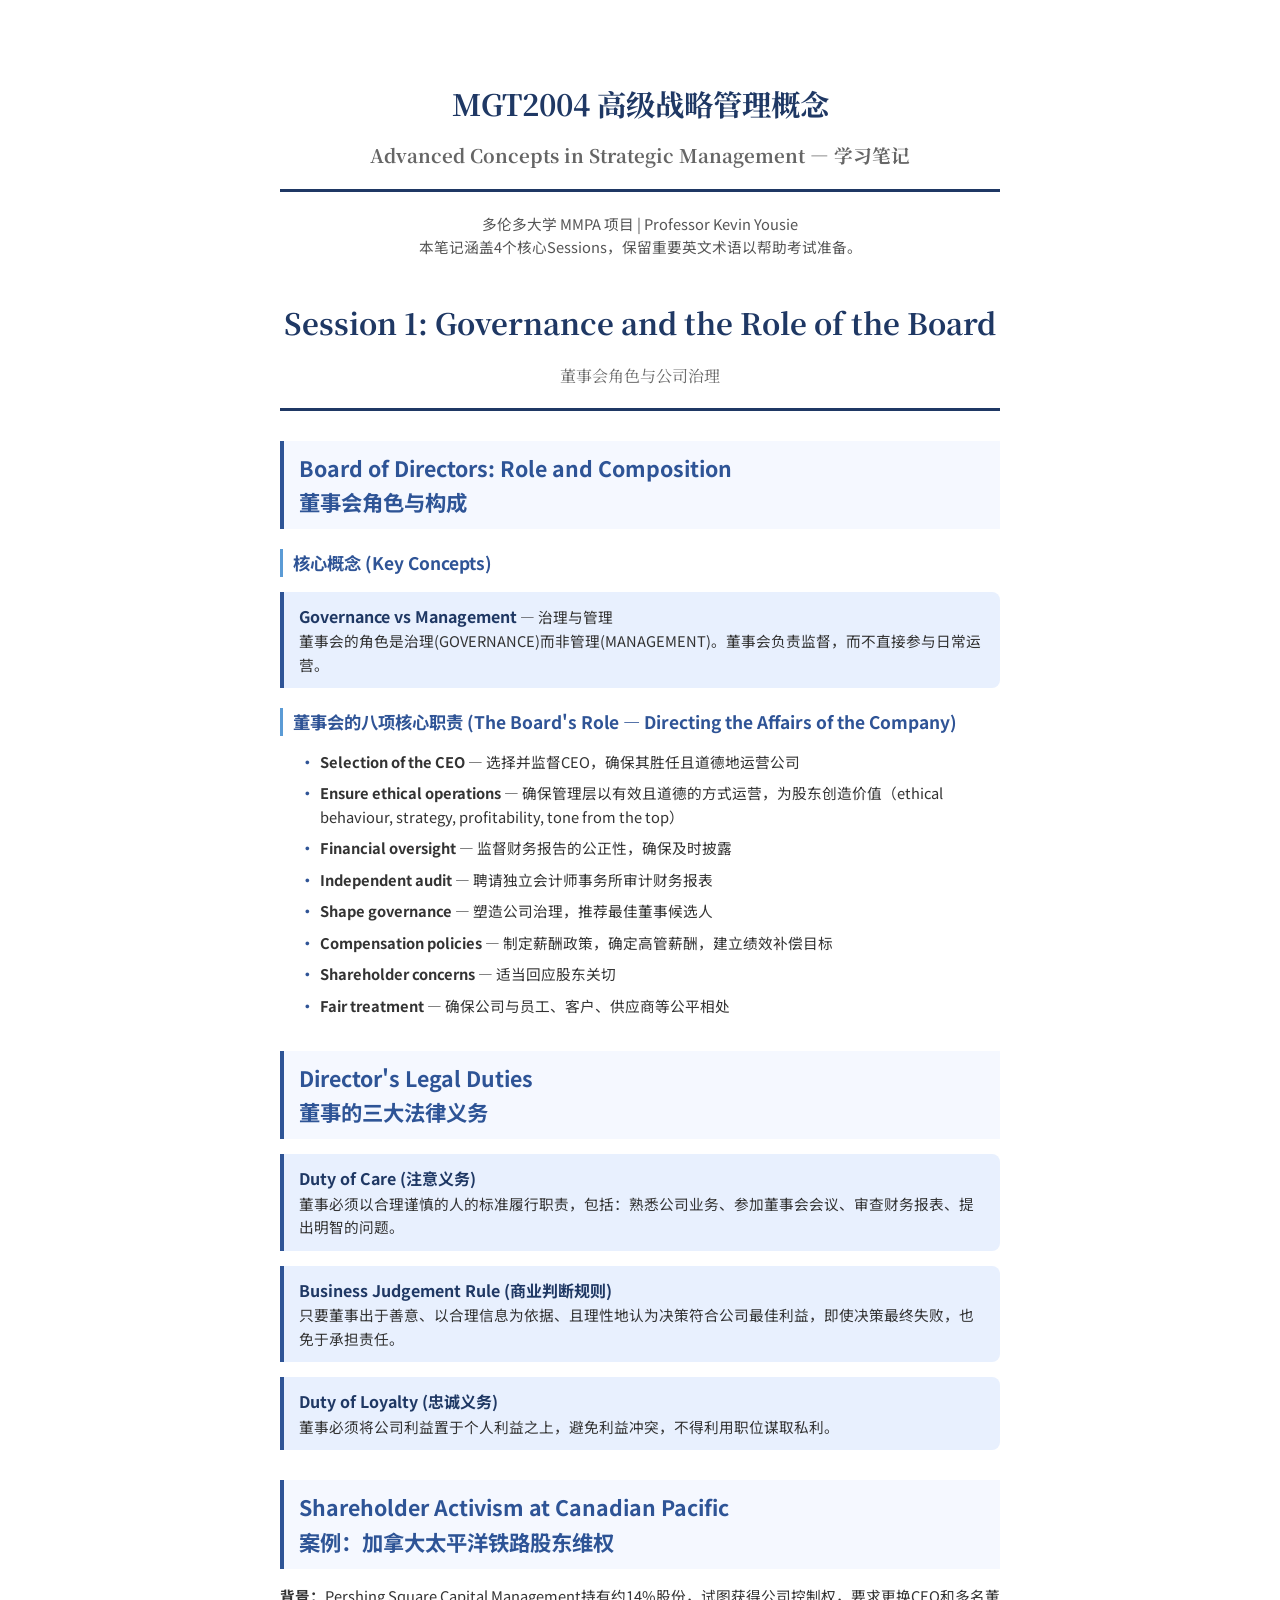
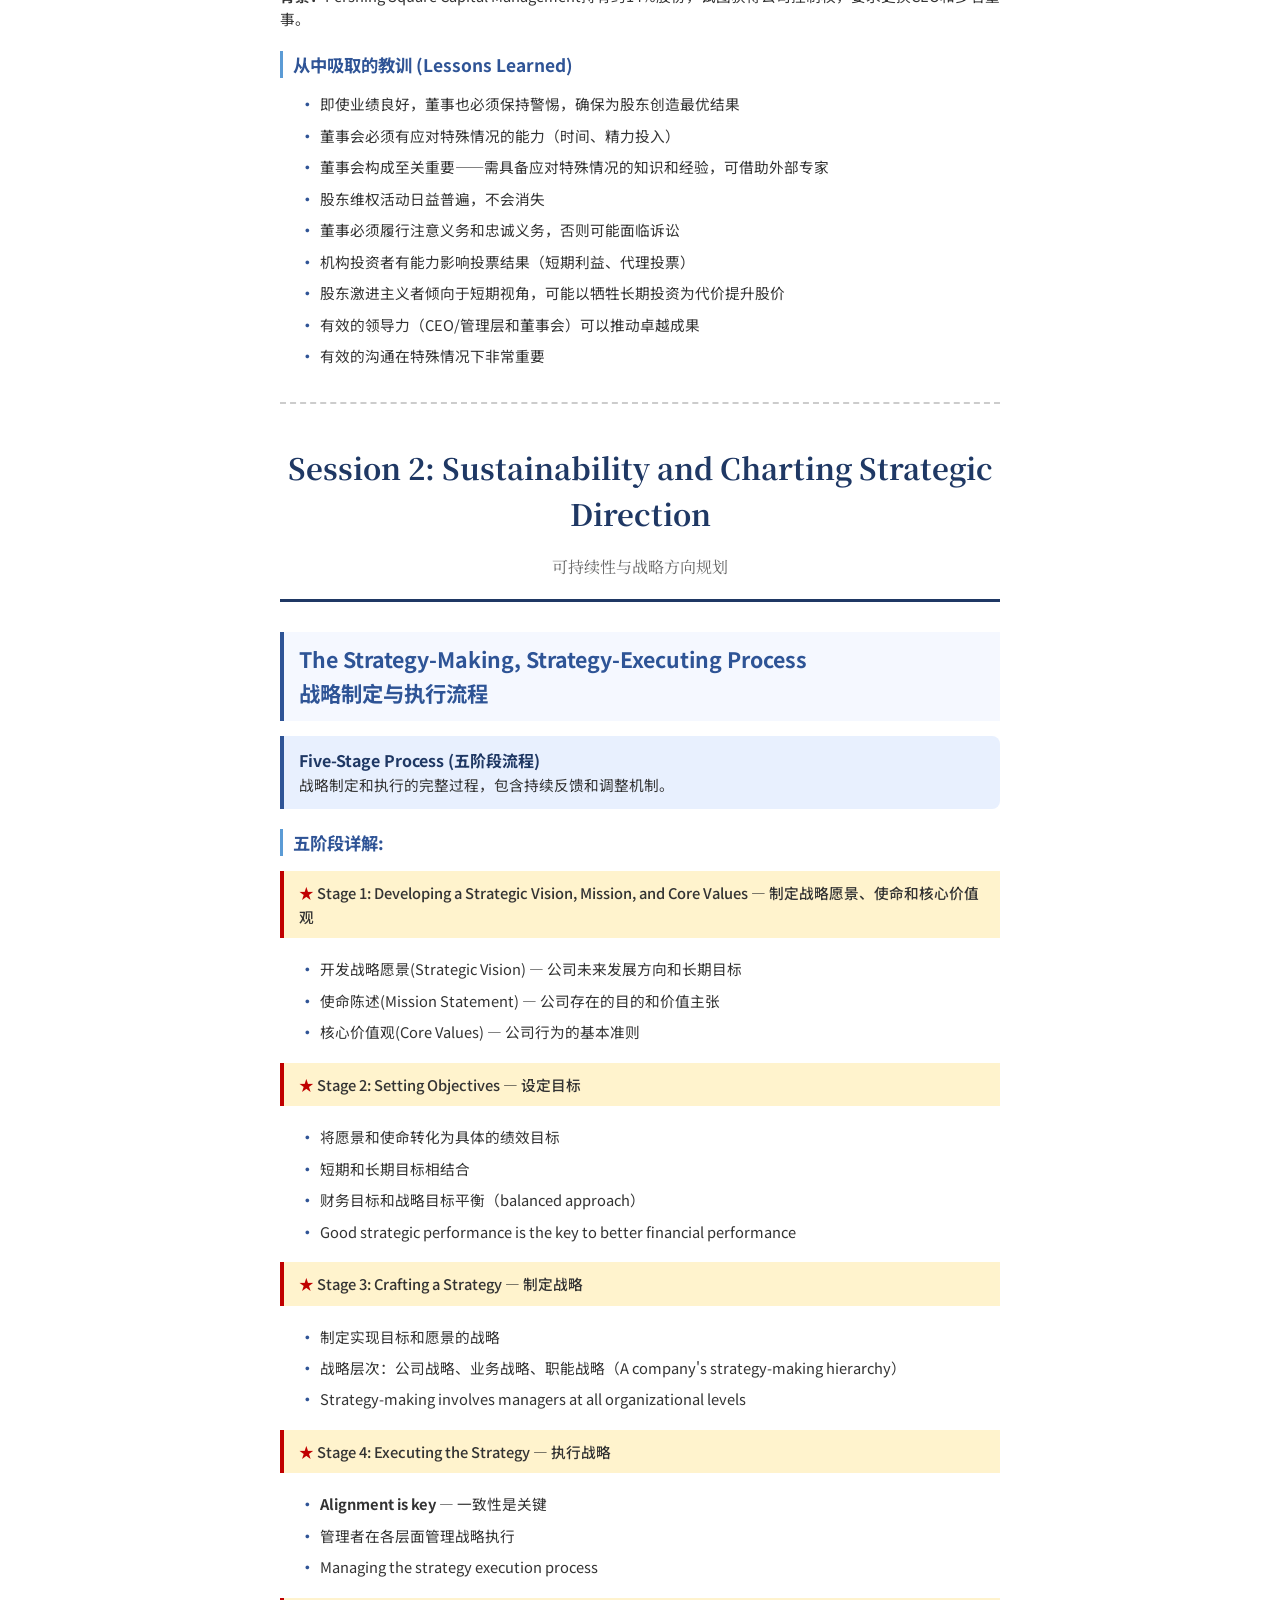
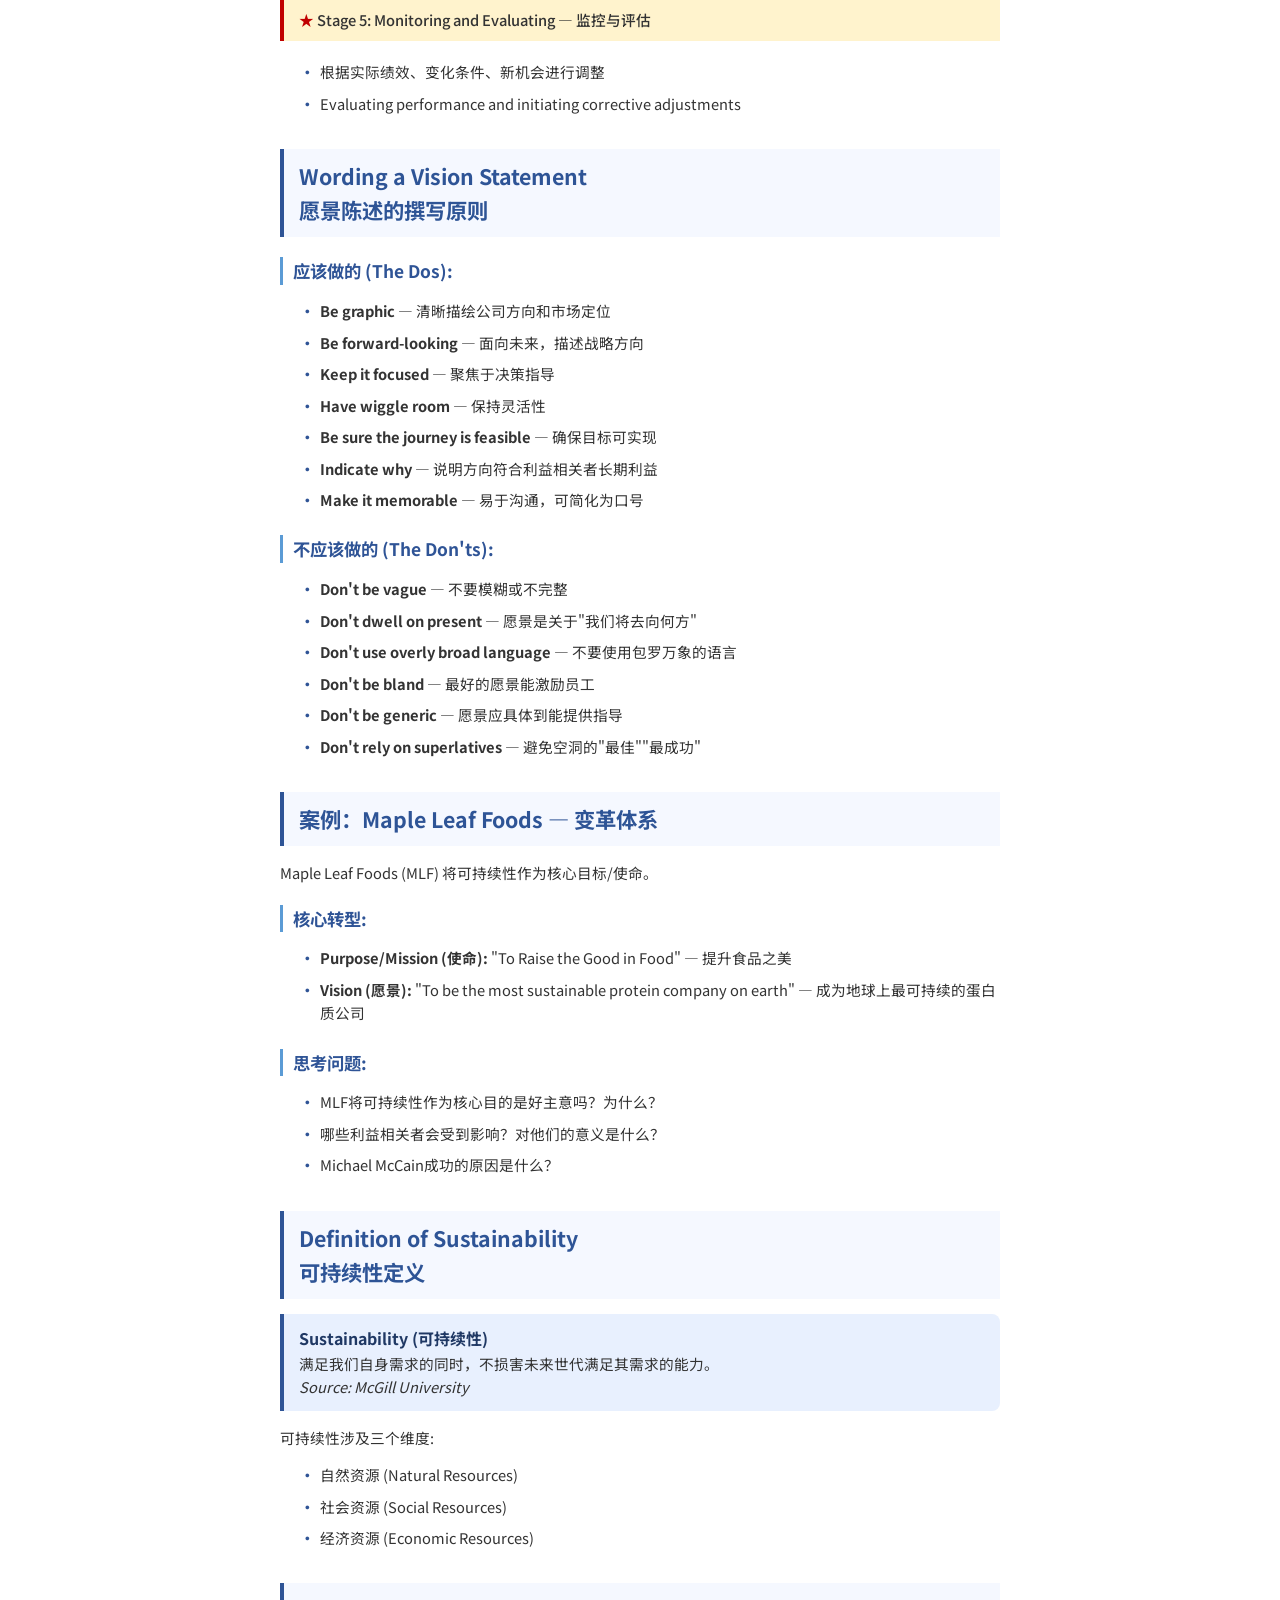
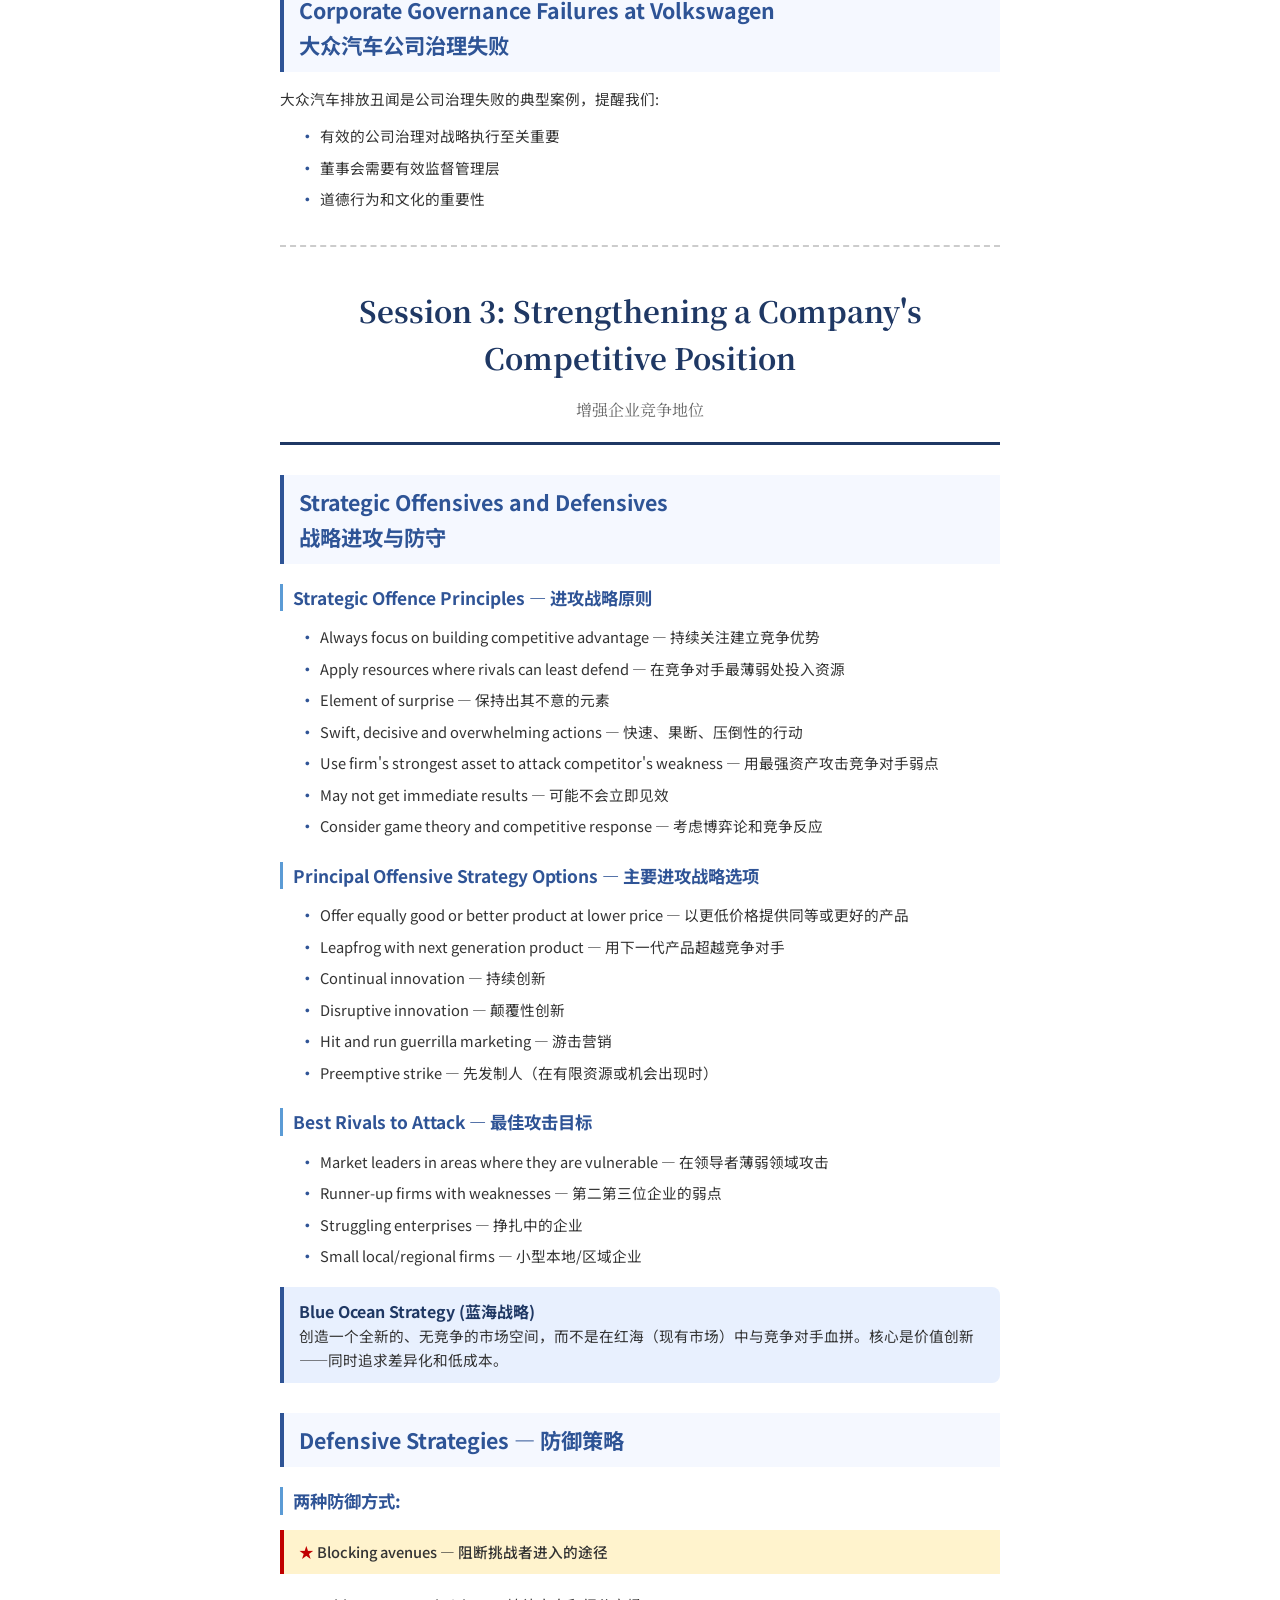
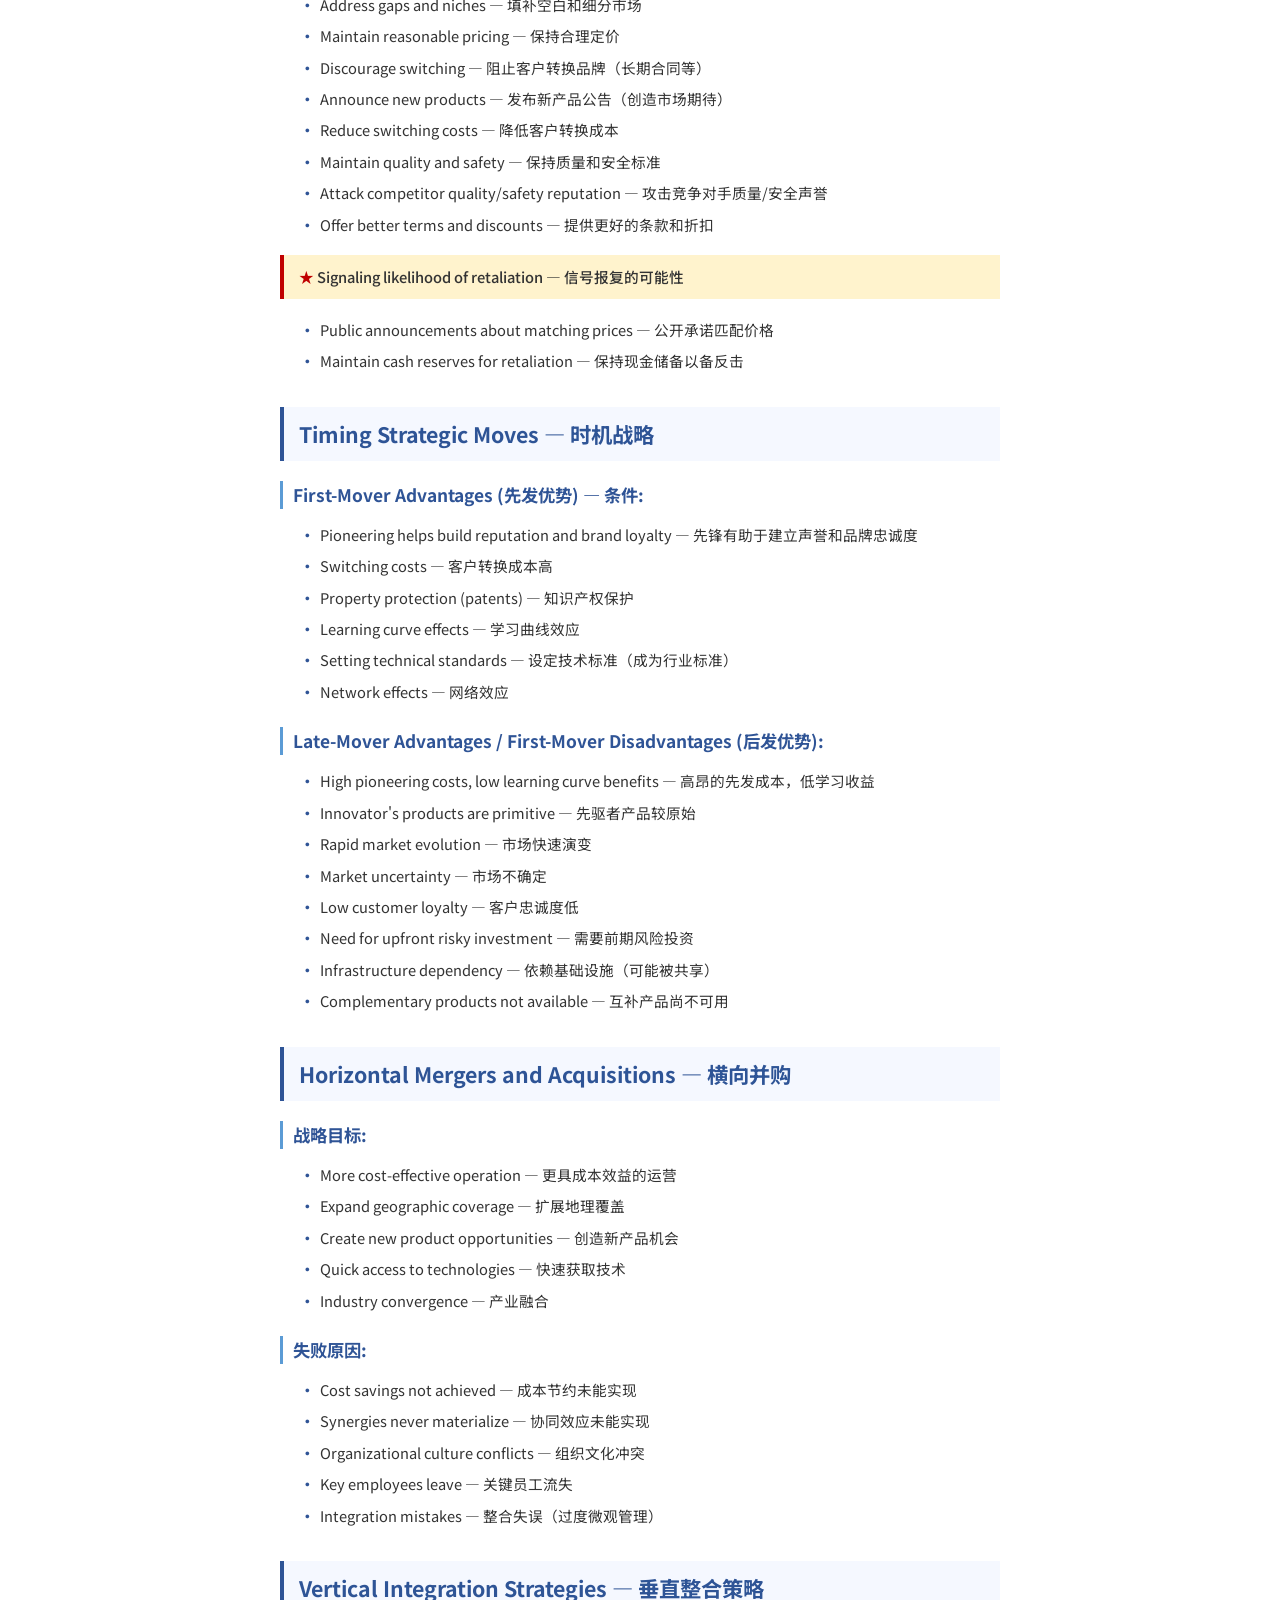
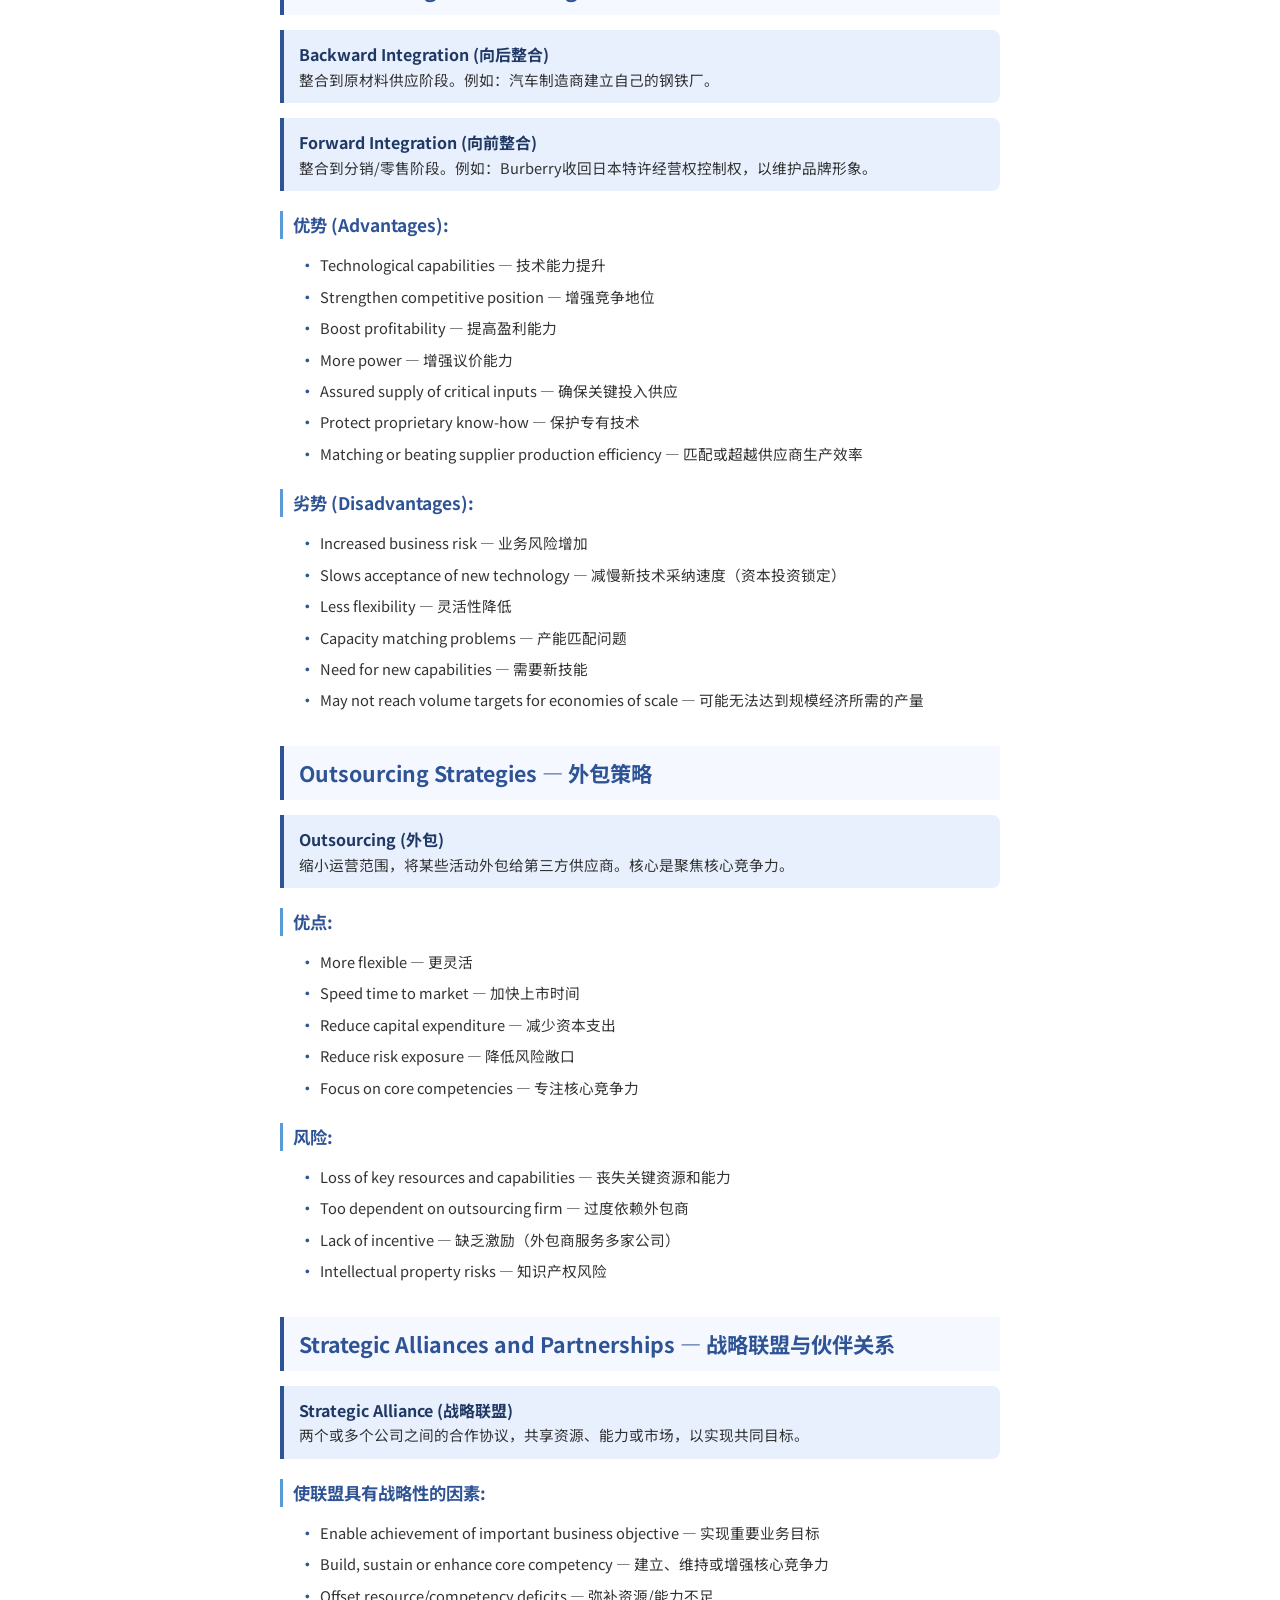
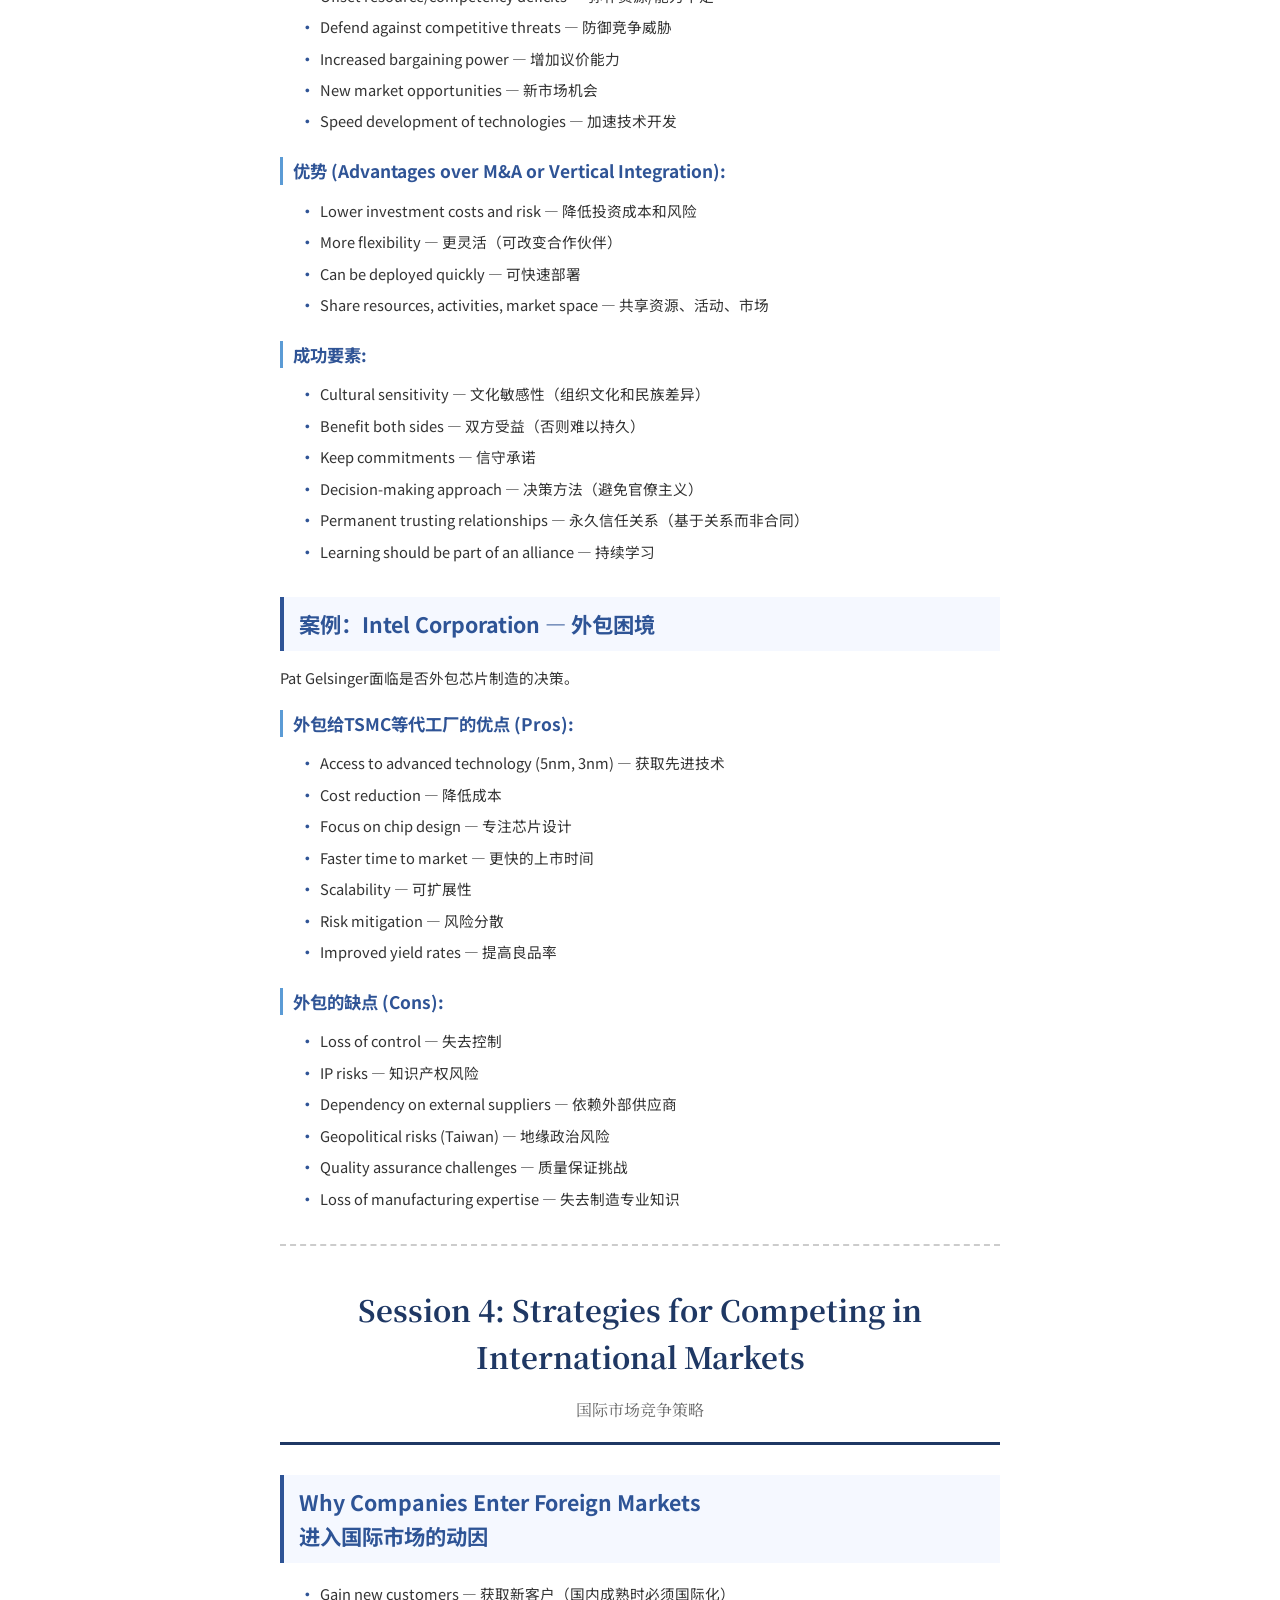
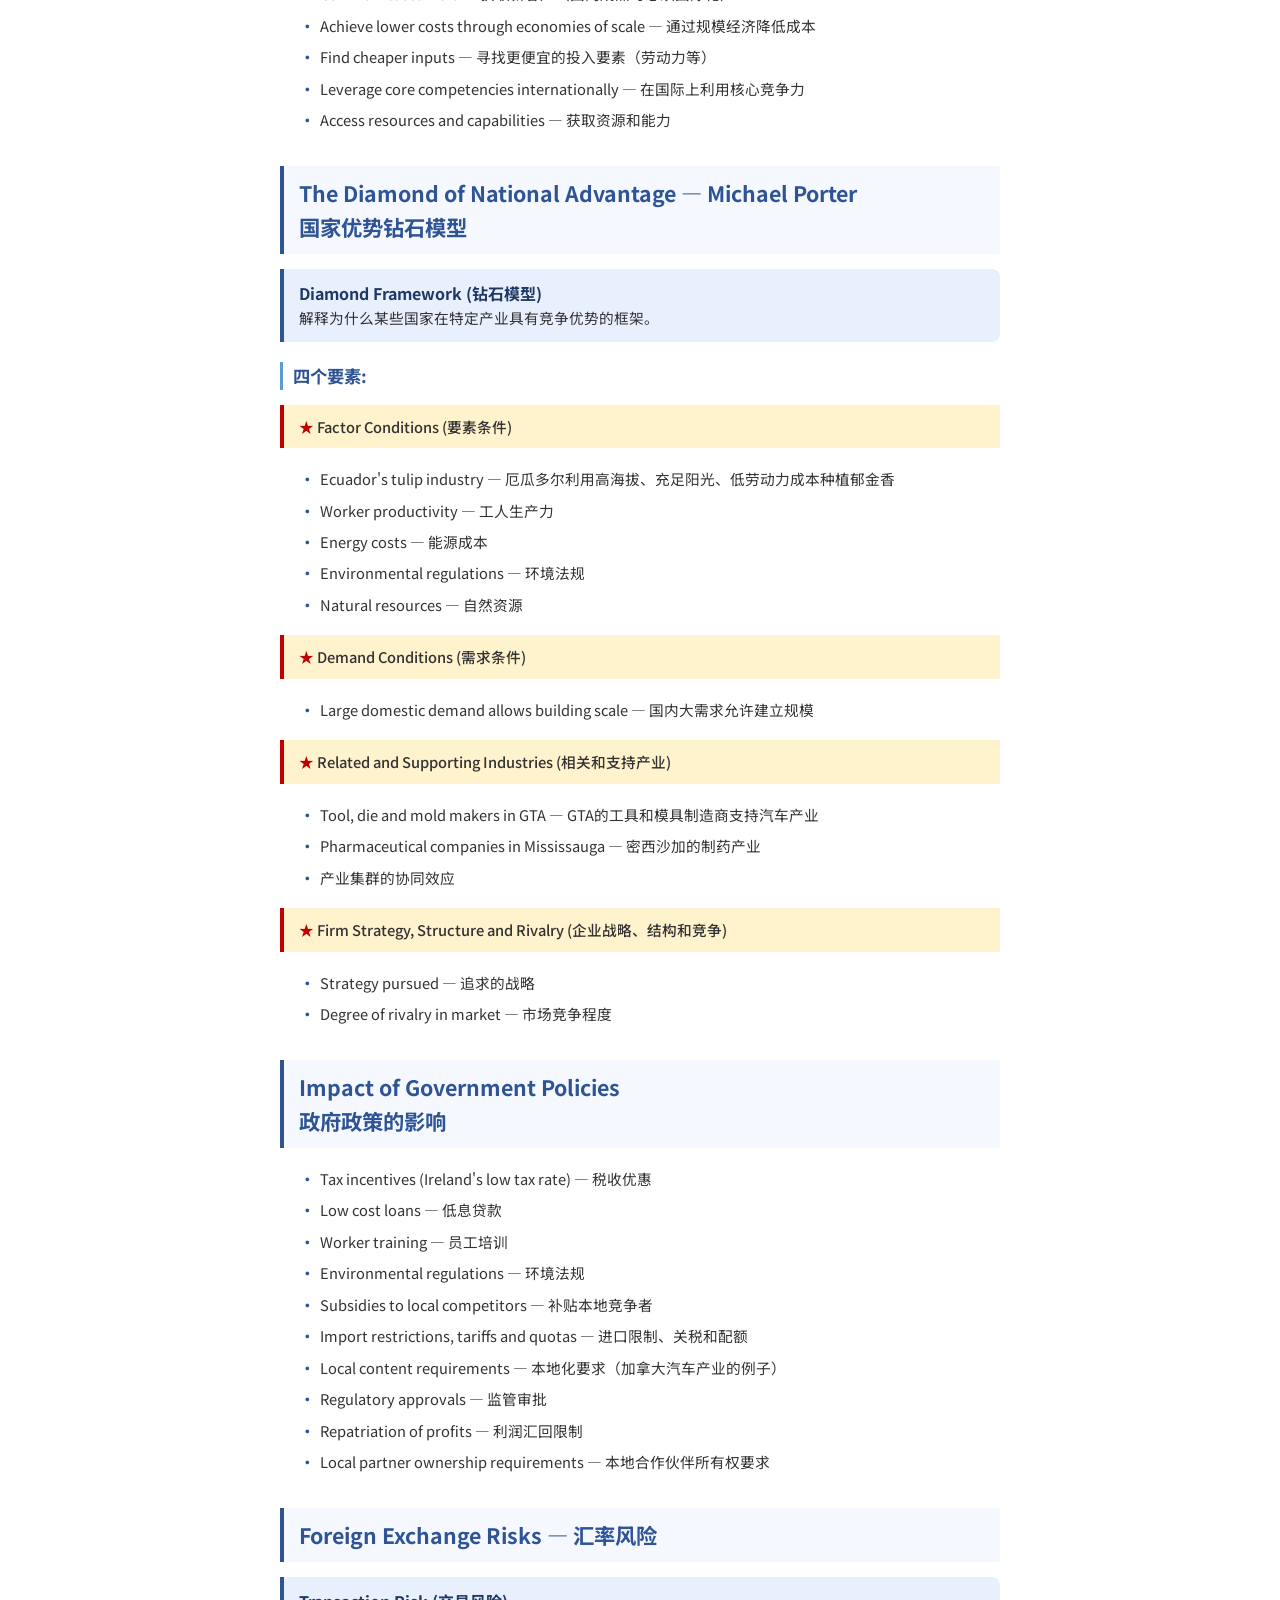
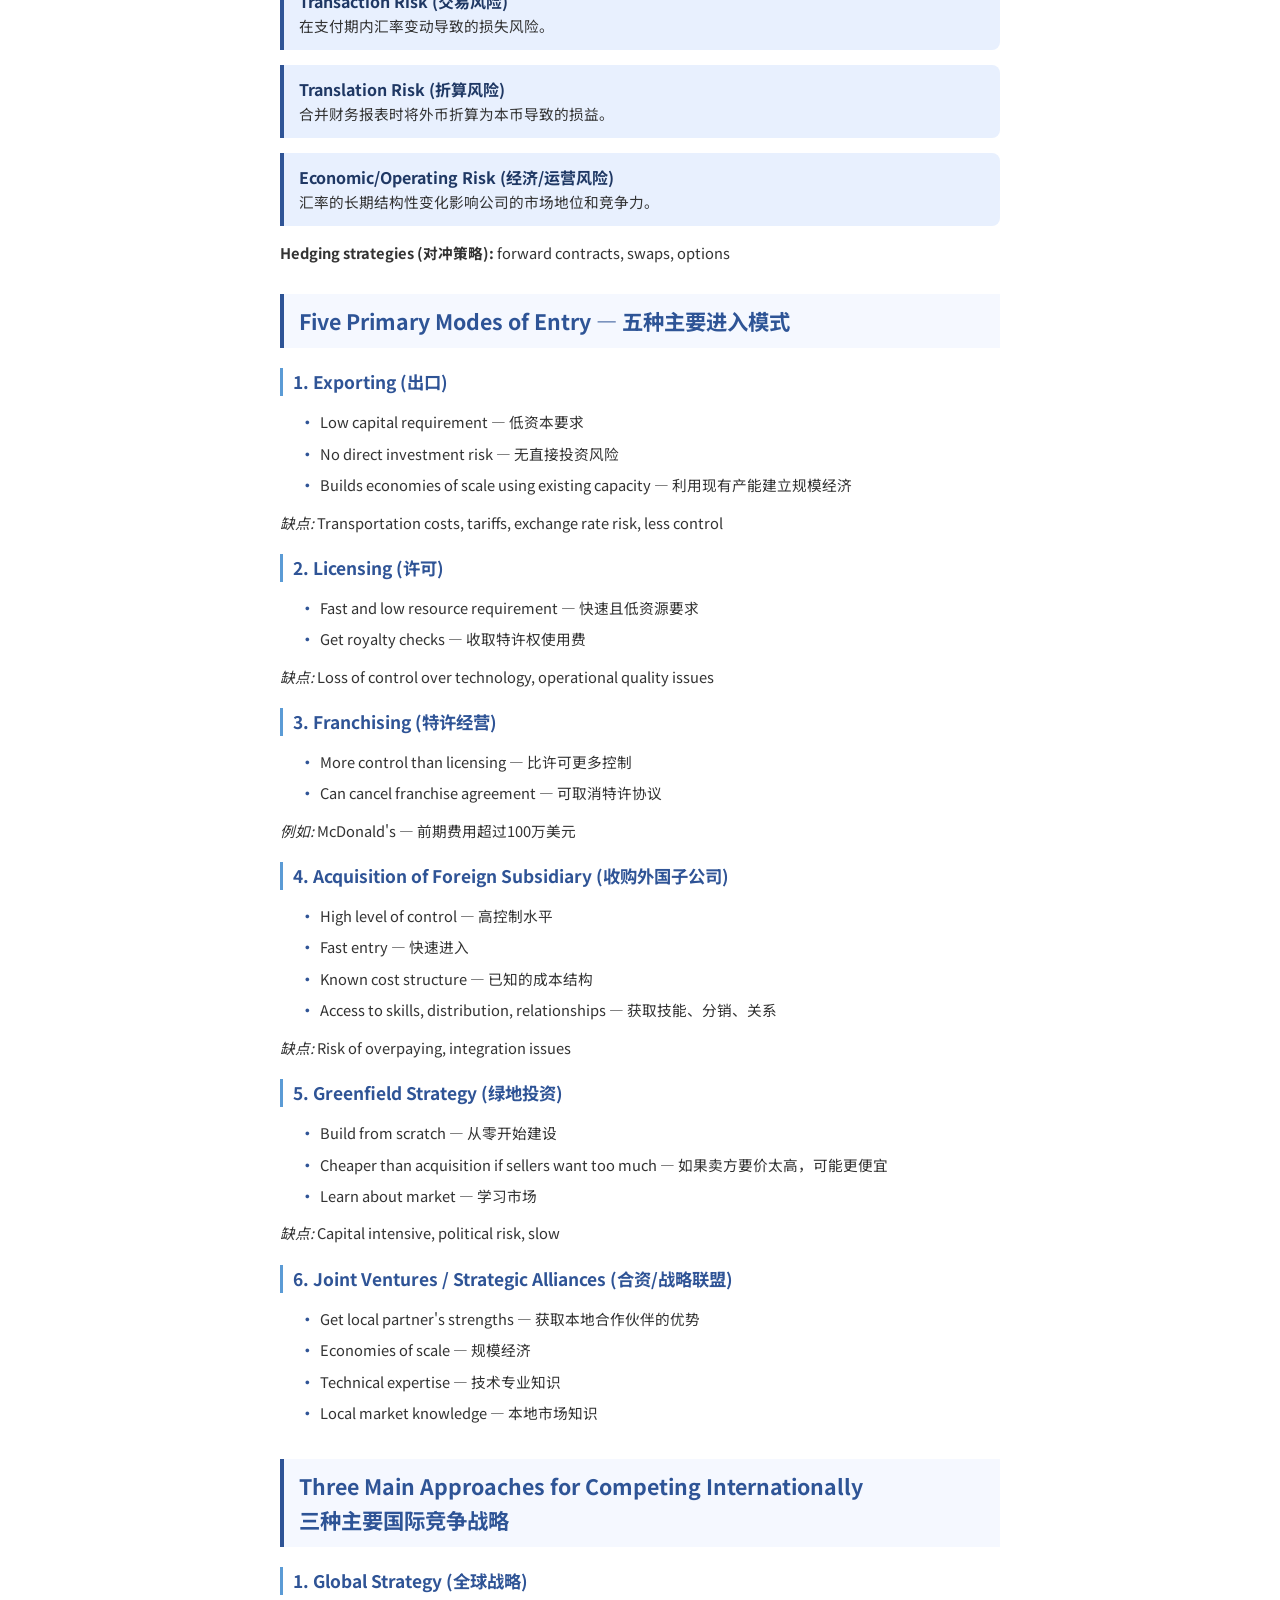
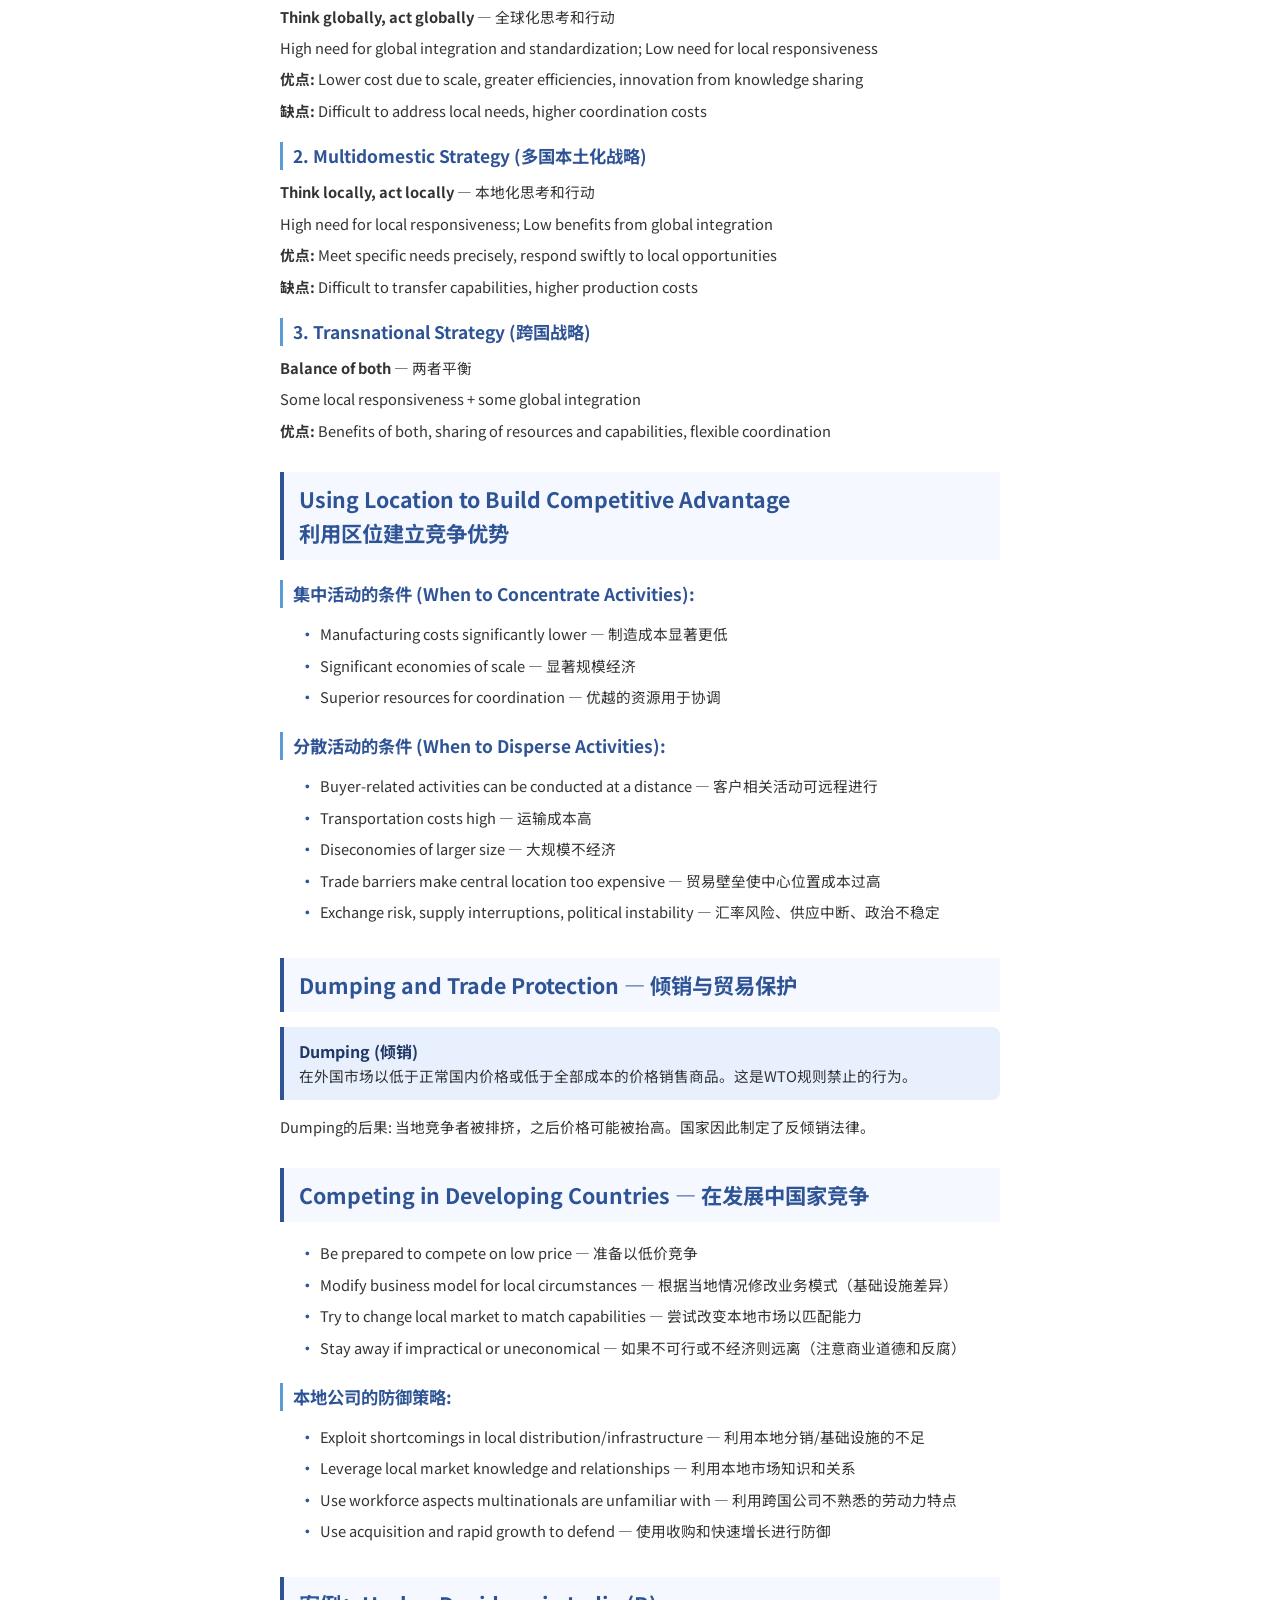
==== index.html @ ce7e10a3 "Rename Index.html to index.html" ====
<!DOCTYPE html>
<html lang="zh-CN">
<head>
<meta charset="UTF-8">
<meta name="viewport" content="width=device-width, initial-scale=1.0">
<title>MGT2004 高级战略管理概念 - 学习笔记</title>
<style>
    @import url('https://fonts.googleapis.com/css2?family=Noto+Sans+SC:wght@400;500;700&family=Noto+Serif+SC:wght@400;700&display=swap');

    * {
        box-sizing: border-box;
        margin: 0;
        padding: 0;
    }

    body {
        font-family: 'Noto Sans SC', 'Microsoft YaHei', 'SimSun', serif;
        font-size: 11pt;
        line-height: 1.6;
        color: #333;
        background: #fff;
        padding: 40px;
        max-width: 800px;
        margin: 0 auto;
    }

    h1 {
        font-family: 'Noto Serif SC', serif;
        font-size: 22pt;
        color: #1F3864;
        border-bottom: 3px solid #1F3864;
        padding-bottom: 15px;
        margin: 40px 0 20px 0;
        text-align: center;
    }

    h2 {
        font-size: 16pt;
        color: #2E5496;
        border-left: 4px solid #2E5496;
        padding-left: 15px;
        margin: 30px 0 15px 0;
        background: #F5F8FF;
        padding: 10px 10px 10px 15px;
    }

    h3 {
        font-size: 13pt;
        color: #2F5496;
        margin: 20px 0 10px 0;
        padding-left: 10px;
        border-left: 3px solid #5B9BD5;
    }

    p {
        margin: 8px 0;
        text-align: justify;
    }

    .highlight-box {
        background: #E8F0FE;
        border-left: 4px solid #2F5496;
        padding: 12px 15px;
        margin: 15px 0;
        border-radius: 0 8px 8px 0;
    }

    .highlight-box strong {
        color: #1F3864;
        font-size: 12pt;
    }

    .key-point {
        background: #FFF3CD;
        border-left: 4px solid #C00000;
        padding: 10px 15px;
        margin: 15px 0;
        font-weight: 500;
    }

    .key-point::before {
        content: "★ ";
        color: #C00000;
    }

    ul {
        list-style: none;
        margin: 10px 0;
        padding-left: 20px;
    }

    ul li {
        position: relative;
        padding: 4px 0;
        padding-left: 20px;
    }

    ul li::before {
        content: "•";
        position: absolute;
        left: 0;
        color: #2F5496;
        font-weight: bold;
    }

    ul ul {
        margin-left: 15px;
    }

    .divider {
        border-top: 2px dashed #CCCCCC;
        margin: 30px 0;
        height: 1px;
    }

    table {
        width: 100%;
        border-collapse: collapse;
        margin: 20px 0;
        font-size: 10pt;
    }

    th {
        background: #2F5496;
        color: white;
        padding: 10px 12px;
        text-align: left;
        font-weight: bold;
    }

    td {
        border: 1px solid #CCCCCC;
        padding: 8px 12px;
    }

    tr:nth-child(even) {
        background: #F5F5F5;
    }

    tr:hover {
        background: #E8F0FE;
    }

    .footer {
        margin-top: 40px;
        padding-top: 20px;
        border-top: 2px solid #1F3864;
        text-align: center;
        color: #666;
        font-size: 10pt;
    }

    .exam-box {
        background: #F0FFF0;
        border: 2px solid #28A745;
        padding: 15px 20px;
        margin: 20px 0;
        border-radius: 8px;
    }

    .exam-box h3 {
        color: #28A745;
        border-left-color: #28A745;
        margin-top: 0;
    }

    @media print {
        body {
            padding: 20px;
            font-size: 10pt;
        }

        h1 { font-size: 18pt; }
        h2 { font-size: 14pt; }
        h3 { font-size: 12pt; }

        .page-break { page-break-before: always; }
    }
</style>
</head>
<body>

<h1>MGT2004 高级战略管理概念<br/><span style="font-size:14pt;color:#666;">Advanced Concepts in Strategic Management — 学习笔记</span></h1>

<p style="text-align:center;font-size:11pt;color:#555;">
多伦多大学 MMPA 项目 | Professor Kevin Yousie<br/>
本笔记涵盖4个核心Sessions，保留重要英文术语以帮助考试准备。
</p>

<!-- ==================== SESSION 1 ==================== -->
<h1 class="page-break">Session 1: Governance and the Role of the Board<br/><span style="font-size:12pt;color:#666;font-weight:normal;">董事会角色与公司治理</span></h1>

<h2>Board of Directors: Role and Composition<br/>董事会角色与构成</h2>

<h3>核心概念 (Key Concepts)</h3>

<div class="highlight-box">
<strong>Governance vs Management</strong> — 治理与管理<br/>
董事会的角色是治理(GOVERNANCE)而非管理(MANAGEMENT)。董事会负责监督，而不直接参与日常运营。
</div>

<h3>董事会的八项核心职责 (The Board's Role — Directing the Affairs of the Company)</h3>

<ul>
<li><strong>Selection of the CEO</strong> — 选择并监督CEO，确保其胜任且道德地运营公司</li>
<li><strong>Ensure ethical operations</strong> — 确保管理层以有效且道德的方式运营，为股东创造价值（ethical behaviour, strategy, profitability, tone from the top）</li>
<li><strong>Financial oversight</strong> — 监督财务报告的公正性，确保及时披露</li>
<li><strong>Independent audit</strong> — 聘请独立会计师事务所审计财务报表</li>
<li><strong>Shape governance</strong> — 塑造公司治理，推荐最佳董事候选人</li>
<li><strong>Compensation policies</strong> — 制定薪酬政策，确定高管薪酬，建立绩效补偿目标</li>
<li><strong>Shareholder concerns</strong> — 适当回应股东关切</li>
<li><strong>Fair treatment</strong> — 确保公司与员工、客户、供应商等公平相处</li>
</ul>

<h2>Director's Legal Duties<br/>董事的三大法律义务</h2>

<div class="highlight-box">
<strong>Duty of Care (注意义务)</strong><br/>
董事必须以合理谨慎的人的标准履行职责，包括：熟悉公司业务、参加董事会会议、审查财务报表、提出明智的问题。
</div>

<div class="highlight-box">
<strong>Business Judgement Rule (商业判断规则)</strong><br/>
只要董事出于善意、以合理信息为依据、且理性地认为决策符合公司最佳利益，即使决策最终失败，也免于承担责任。
</div>

<div class="highlight-box">
<strong>Duty of Loyalty (忠诚义务)</strong><br/>
董事必须将公司利益置于个人利益之上，避免利益冲突，不得利用职位谋取私利。
</div>

<h2>Shareholder Activism at Canadian Pacific<br/>案例：加拿大太平洋铁路股东维权</h2>

<p><strong>背景：</strong>Pershing Square Capital Management持有约14%股份，试图获得公司控制权，要求更换CEO和多名董事。</p>

<h3>从中吸取的教训 (Lessons Learned)</h3>

<ul>
<li>即使业绩良好，董事也必须保持警惕，确保为股东创造最优结果</li>
<li>董事会必须有应对特殊情况的能力（时间、精力投入）</li>
<li>董事会构成至关重要——需具备应对特殊情况的知识和经验，可借助外部专家</li>
<li>股东维权活动日益普遍，不会消失</li>
<li>董事必须履行注意义务和忠诚义务，否则可能面临诉讼</li>
<li>机构投资者有能力影响投票结果（短期利益、代理投票）</li>
<li>股东激进主义者倾向于短期视角，可能以牺牲长期投资为代价提升股价</li>
<li>有效的领导力（CEO/管理层和董事会）可以推动卓越成果</li>
<li>有效的沟通在特殊情况下非常重要</li>
</ul>

<div class="divider"></div>

<!-- ==================== SESSION 2 ==================== -->
<h1 class="page-break">Session 2: Sustainability and Charting Strategic Direction<br/><span style="font-size:12pt;color:#666;font-weight:normal;">可持续性与战略方向规划</span></h1>

<h2>The Strategy-Making, Strategy-Executing Process<br/>战略制定与执行流程</h2>

<div class="highlight-box">
<strong>Five-Stage Process (五阶段流程)</strong><br/>
战略制定和执行的完整过程，包含持续反馈和调整机制。
</div>

<h3>五阶段详解:</h3>

<div class="key-point">Stage 1: Developing a Strategic Vision, Mission, and Core Values — 制定战略愿景、使命和核心价值观</div>
<ul>
<li>开发战略愿景(Strategic Vision) — 公司未来发展方向和长期目标</li>
<li>使命陈述(Mission Statement) — 公司存在的目的和价值主张</li>
<li>核心价值观(Core Values) — 公司行为的基本准则</li>
</ul>

<div class="key-point">Stage 2: Setting Objectives — 设定目标</div>
<ul>
<li>将愿景和使命转化为具体的绩效目标</li>
<li>短期和长期目标相结合</li>
<li>财务目标和战略目标平衡（balanced approach）</li>
<li>Good strategic performance is the key to better financial performance</li>
</ul>

<div class="key-point">Stage 3: Crafting a Strategy — 制定战略</div>
<ul>
<li>制定实现目标和愿景的战略</li>
<li>战略层次：公司战略、业务战略、职能战略（A company's strategy-making hierarchy）</li>
<li>Strategy-making involves managers at all organizational levels</li>
</ul>

<div class="key-point">Stage 4: Executing the Strategy — 执行战略</div>
<ul>
<li><strong>Alignment is key</strong> — 一致性是关键</li>
<li>管理者在各层面管理战略执行</li>
<li>Managing the strategy execution process</li>
</ul>

<div class="key-point">Stage 5: Monitoring and Evaluating — 监控与评估</div>
<ul>
<li>根据实际绩效、变化条件、新机会进行调整</li>
<li>Evaluating performance and initiating corrective adjustments</li>
</ul>

<h2>Wording a Vision Statement<br/>愿景陈述的撰写原则</h2>

<h3>应该做的 (The Dos):</h3>
<ul>
<li><strong>Be graphic</strong> — 清晰描绘公司方向和市场定位</li>
<li><strong>Be forward-looking</strong> — 面向未来，描述战略方向</li>
<li><strong>Keep it focused</strong> — 聚焦于决策指导</li>
<li><strong>Have wiggle room</strong> — 保持灵活性</li>
<li><strong>Be sure the journey is feasible</strong> — 确保目标可实现</li>
<li><strong>Indicate why</strong> — 说明方向符合利益相关者长期利益</li>
<li><strong>Make it memorable</strong> — 易于沟通，可简化为口号</li>
</ul>

<h3>不应该做的 (The Don'ts):</h3>
<ul>
<li><strong>Don't be vague</strong> — 不要模糊或不完整</li>
<li><strong>Don't dwell on present</strong> — 愿景是关于"我们将去向何方"</li>
<li><strong>Don't use overly broad language</strong> — 不要使用包罗万象的语言</li>
<li><strong>Don't be bland</strong> — 最好的愿景能激励员工</li>
<li><strong>Don't be generic</strong> — 愿景应具体到能提供指导</li>
<li><strong>Don't rely on superlatives</strong> — 避免空洞的"最佳""最成功"</li>
</ul>

<h2>案例：Maple Leaf Foods — 变革体系</h2>

<p>Maple Leaf Foods (MLF) 将可持续性作为核心目标/使命。</p>

<h3>核心转型:</h3>
<ul>
<li><strong>Purpose/Mission (使命):</strong> "To Raise the Good in Food" — 提升食品之美</li>
<li><strong>Vision (愿景):</strong> "To be the most sustainable protein company on earth" — 成为地球上最可持续的蛋白质公司</li>
</ul>

<h3>思考问题:</h3>
<ul>
<li>MLF将可持续性作为核心目的是好主意吗？为什么？</li>
<li>哪些利益相关者会受到影响？对他们的意义是什么？</li>
<li>Michael McCain成功的原因是什么？</li>
</ul>

<h2>Definition of Sustainability<br/>可持续性定义</h2>

<div class="highlight-box">
<strong>Sustainability (可持续性)</strong><br/>
满足我们自身需求的同时，不损害未来世代满足其需求的能力。<br/>
<em>Source: McGill University</em>
</div>

<p>可持续性涉及三个维度:</p>
<ul>
<li>自然资源 (Natural Resources)</li>
<li>社会资源 (Social Resources)</li>
<li>经济资源 (Economic Resources)</li>
</ul>

<h2>Corporate Governance Failures at Volkswagen<br/>大众汽车公司治理失败</h2>

<p>大众汽车排放丑闻是公司治理失败的典型案例，提醒我们:</p>
<ul>
<li>有效的公司治理对战略执行至关重要</li>
<li>董事会需要有效监督管理层</li>
<li>道德行为和文化的重要性</li>
</ul>

<div class="divider"></div>

<!-- ==================== SESSION 3 ==================== -->
<h1 class="page-break">Session 3: Strengthening a Company's Competitive Position<br/><span style="font-size:12pt;color:#666;font-weight:normal;">增强企业竞争地位</span></h1>

<h2>Strategic Offensives and Defensives<br/>战略进攻与防守</h2>

<h3>Strategic Offence Principles — 进攻战略原则</h3>

<ul>
<li>Always focus on building competitive advantage — 持续关注建立竞争优势</li>
<li>Apply resources where rivals can least defend — 在竞争对手最薄弱处投入资源</li>
<li>Element of surprise — 保持出其不意的元素</li>
<li>Swift, decisive and overwhelming actions — 快速、果断、压倒性的行动</li>
<li>Use firm's strongest asset to attack competitor's weakness — 用最强资产攻击竞争对手弱点</li>
<li>May not get immediate results — 可能不会立即见效</li>
<li>Consider game theory and competitive response — 考虑博弈论和竞争反应</li>
</ul>

<h3>Principal Offensive Strategy Options — 主要进攻战略选项</h3>

<ul>
<li>Offer equally good or better product at lower price — 以更低价格提供同等或更好的产品</li>
<li>Leapfrog with next generation product — 用下一代产品超越竞争对手</li>
<li>Continual innovation — 持续创新</li>
<li>Disruptive innovation — 颠覆性创新</li>
<li>Hit and run guerrilla marketing — 游击营销</li>
<li>Preemptive strike — 先发制人（在有限资源或机会出现时）</li>
</ul>

<h3>Best Rivals to Attack — 最佳攻击目标</h3>

<ul>
<li>Market leaders in areas where they are vulnerable — 在领导者薄弱领域攻击</li>
<li>Runner-up firms with weaknesses — 第二第三位企业的弱点</li>
<li>Struggling enterprises — 挣扎中的企业</li>
<li>Small local/regional firms — 小型本地/区域企业</li>
</ul>

<div class="highlight-box">
<strong>Blue Ocean Strategy (蓝海战略)</strong><br/>
创造一个全新的、无竞争的市场空间，而不是在红海（现有市场）中与竞争对手血拼。核心是价值创新——同时追求差异化和低成本。
</div>

<h2>Defensive Strategies — 防御策略</h2>

<h3>两种防御方式:</h3>

<div class="key-point">Blocking avenues — 阻断挑战者进入的途径</div>
<ul>
<li>Address gaps and niches — 填补空白和细分市场</li>
<li>Maintain reasonable pricing — 保持合理定价</li>
<li>Discourage switching — 阻止客户转换品牌（长期合同等）</li>
<li>Announce new products — 发布新产品公告（创造市场期待）</li>
<li>Reduce switching costs — 降低客户转换成本</li>
<li>Maintain quality and safety — 保持质量和安全标准</li>
<li>Attack competitor quality/safety reputation — 攻击竞争对手质量/安全声誉</li>
<li>Offer better terms and discounts — 提供更好的条款和折扣</li>
</ul>

<div class="key-point">Signaling likelihood of retaliation — 信号报复的可能性</div>
<ul>
<li>Public announcements about matching prices — 公开承诺匹配价格</li>
<li>Maintain cash reserves for retaliation — 保持现金储备以备反击</li>
</ul>

<h2>Timing Strategic Moves — 时机战略</h2>

<h3>First-Mover Advantages (先发优势) — 条件:</h3>

<ul>
<li>Pioneering helps build reputation and brand loyalty — 先锋有助于建立声誉和品牌忠诚度</li>
<li>Switching costs — 客户转换成本高</li>
<li>Property protection (patents) — 知识产权保护</li>
<li>Learning curve effects — 学习曲线效应</li>
<li>Setting technical standards — 设定技术标准（成为行业标准）</li>
<li>Network effects — 网络效应</li>
</ul>

<h3>Late-Mover Advantages / First-Mover Disadvantages (后发优势):</h3>

<ul>
<li>High pioneering costs, low learning curve benefits — 高昂的先发成本，低学习收益</li>
<li>Innovator's products are primitive — 先驱者产品较原始</li>
<li>Rapid market evolution — 市场快速演变</li>
<li>Market uncertainty — 市场不确定</li>
<li>Low customer loyalty — 客户忠诚度低</li>
<li>Need for upfront risky investment — 需要前期风险投资</li>
<li>Infrastructure dependency — 依赖基础设施（可能被共享）</li>
<li>Complementary products not available — 互补产品尚不可用</li>
</ul>

<h2>Horizontal Mergers and Acquisitions — 横向并购</h2>

<h3>战略目标:</h3>
<ul>
<li>More cost-effective operation — 更具成本效益的运营</li>
<li>Expand geographic coverage — 扩展地理覆盖</li>
<li>Create new product opportunities — 创造新产品机会</li>
<li>Quick access to technologies — 快速获取技术</li>
<li>Industry convergence — 产业融合</li>
</ul>

<h3>失败原因:</h3>
<ul>
<li>Cost savings not achieved — 成本节约未能实现</li>
<li>Synergies never materialize — 协同效应未能实现</li>
<li>Organizational culture conflicts — 组织文化冲突</li>
<li>Key employees leave — 关键员工流失</li>
<li>Integration mistakes — 整合失误（过度微观管理）</li>
</ul>

<h2>Vertical Integration Strategies — 垂直整合策略</h2>

<div class="highlight-box">
<strong>Backward Integration (向后整合)</strong><br/>
整合到原材料供应阶段。例如：汽车制造商建立自己的钢铁厂。
</div>

<div class="highlight-box">
<strong>Forward Integration (向前整合)</strong><br/>
整合到分销/零售阶段。例如：Burberry收回日本特许经营权控制权，以维护品牌形象。
</div>

<h3>优势 (Advantages):</h3>
<ul>
<li>Technological capabilities — 技术能力提升</li>
<li>Strengthen competitive position — 增强竞争地位</li>
<li>Boost profitability — 提高盈利能力</li>
<li>More power — 增强议价能力</li>
<li>Assured supply of critical inputs — 确保关键投入供应</li>
<li>Protect proprietary know-how — 保护专有技术</li>
<li>Matching or beating supplier production efficiency — 匹配或超越供应商生产效率</li>
</ul>

<h3>劣势 (Disadvantages):</h3>
<ul>
<li>Increased business risk — 业务风险增加</li>
<li>Slows acceptance of new technology — 减慢新技术采纳速度（资本投资锁定）</li>
<li>Less flexibility — 灵活性降低</li>
<li>Capacity matching problems — 产能匹配问题</li>
<li>Need for new capabilities — 需要新技能</li>
<li>May not reach volume targets for economies of scale — 可能无法达到规模经济所需的产量</li>
</ul>

<h2>Outsourcing Strategies — 外包策略</h2>

<div class="highlight-box">
<strong>Outsourcing (外包)</strong><br/>
缩小运营范围，将某些活动外包给第三方供应商。核心是聚焦核心竞争力。
</div>

<h3>优点:</h3>
<ul>
<li>More flexible — 更灵活</li>
<li>Speed time to market — 加快上市时间</li>
<li>Reduce capital expenditure — 减少资本支出</li>
<li>Reduce risk exposure — 降低风险敞口</li>
<li>Focus on core competencies — 专注核心竞争力</li>
</ul>

<h3>风险:</h3>
<ul>
<li>Loss of key resources and capabilities — 丧失关键资源和能力</li>
<li>Too dependent on outsourcing firm — 过度依赖外包商</li>
<li>Lack of incentive — 缺乏激励（外包商服务多家公司）</li>
<li>Intellectual property risks — 知识产权风险</li>
</ul>

<h2>Strategic Alliances and Partnerships — 战略联盟与伙伴关系</h2>

<div class="highlight-box">
<strong>Strategic Alliance (战略联盟)</strong><br/>
两个或多个公司之间的合作协议，共享资源、能力或市场，以实现共同目标。
</div>

<h3>使联盟具有战略性的因素:</h3>
<ul>
<li>Enable achievement of important business objective — 实现重要业务目标</li>
<li>Build, sustain or enhance core competency — 建立、维持或增强核心竞争力</li>
<li>Offset resource/competency deficits — 弥补资源/能力不足</li>
<li>Defend against competitive threats — 防御竞争威胁</li>
<li>Increased bargaining power — 增加议价能力</li>
<li>New market opportunities — 新市场机会</li>
<li>Speed development of technologies — 加速技术开发</li>
</ul>

<h3>优势 (Advantages over M&A or Vertical Integration):</h3>
<ul>
<li>Lower investment costs and risk — 降低投资成本和风险</li>
<li>More flexibility — 更灵活（可改变合作伙伴）</li>
<li>Can be deployed quickly — 可快速部署</li>
<li>Share resources, activities, market space — 共享资源、活动、市场</li>
</ul>

<h3>成功要素:</h3>
<ul>
<li>Cultural sensitivity — 文化敏感性（组织文化和民族差异）</li>
<li>Benefit both sides — 双方受益（否则难以持久）</li>
<li>Keep commitments — 信守承诺</li>
<li>Decision-making approach — 决策方法（避免官僚主义）</li>
<li>Permanent trusting relationships — 永久信任关系（基于关系而非合同）</li>
<li>Learning should be part of an alliance — 持续学习</li>
</ul>

<h2>案例：Intel Corporation — 外包困境</h2>

<p>Pat Gelsinger面临是否外包芯片制造的决策。</p>

<h3>外包给TSMC等代工厂的优点 (Pros):</h3>
<ul>
<li>Access to advanced technology (5nm, 3nm) — 获取先进技术</li>
<li>Cost reduction — 降低成本</li>
<li>Focus on chip design — 专注芯片设计</li>
<li>Faster time to market — 更快的上市时间</li>
<li>Scalability — 可扩展性</li>
<li>Risk mitigation — 风险分散</li>
<li>Improved yield rates — 提高良品率</li>
</ul>

<h3>外包的缺点 (Cons):</h3>
<ul>
<li>Loss of control — 失去控制</li>
<li>IP risks — 知识产权风险</li>
<li>Dependency on external suppliers — 依赖外部供应商</li>
<li>Geopolitical risks (Taiwan) — 地缘政治风险</li>
<li>Quality assurance challenges — 质量保证挑战</li>
<li>Loss of manufacturing expertise — 失去制造专业知识</li>
</ul>

<div class="divider"></div>

<!-- ==================== SESSION 4 ==================== -->
<h1 class="page-break">Session 4: Strategies for Competing in International Markets<br/><span style="font-size:12pt;color:#666;font-weight:normal;">国际市场竞争策略</span></h1>

<h2>Why Companies Enter Foreign Markets<br/>进入国际市场的动因</h2>

<ul>
<li>Gain new customers — 获取新客户（国内成熟时必须国际化）</li>
<li>Achieve lower costs through economies of scale — 通过规模经济降低成本</li>
<li>Find cheaper inputs — 寻找更便宜的投入要素（劳动力等）</li>
<li>Leverage core competencies internationally — 在国际上利用核心竞争力</li>
<li>Access resources and capabilities — 获取资源和能力</li>
</ul>

<h2>The Diamond of National Advantage — Michael Porter<br/>国家优势钻石模型</h2>

<div class="highlight-box">
<strong>Diamond Framework (钻石模型)</strong><br/>
解释为什么某些国家在特定产业具有竞争优势的框架。
</div>

<h3>四个要素:</h3>

<div class="key-point">Factor Conditions (要素条件)</div>
<ul>
<li>Ecuador's tulip industry — 厄瓜多尔利用高海拔、充足阳光、低劳动力成本种植郁金香</li>
<li>Worker productivity — 工人生产力</li>
<li>Energy costs — 能源成本</li>
<li>Environmental regulations — 环境法规</li>
<li>Natural resources — 自然资源</li>
</ul>

<div class="key-point">Demand Conditions (需求条件)</div>
<ul>
<li>Large domestic demand allows building scale — 国内大需求允许建立规模</li>
</ul>

<div class="key-point">Related and Supporting Industries (相关和支持产业)</div>
<ul>
<li>Tool, die and mold makers in GTA — GTA的工具和模具制造商支持汽车产业</li>
<li>Pharmaceutical companies in Mississauga — 密西沙加的制药产业</li>
<li>产业集群的协同效应</li>
</ul>

<div class="key-point">Firm Strategy, Structure and Rivalry (企业战略、结构和竞争)</div>
<ul>
<li>Strategy pursued — 追求的战略</li>
<li>Degree of rivalry in market — 市场竞争程度</li>
</ul>

<h2>Impact of Government Policies<br/>政府政策的影响</h2>

<ul>
<li>Tax incentives (Ireland's low tax rate) — 税收优惠</li>
<li>Low cost loans — 低息贷款</li>
<li>Worker training — 员工培训</li>
<li>Environmental regulations — 环境法规</li>
<li>Subsidies to local competitors — 补贴本地竞争者</li>
<li>Import restrictions, tariffs and quotas — 进口限制、关税和配额</li>
<li>Local content requirements — 本地化要求（加拿大汽车产业的例子）</li>
<li>Regulatory approvals — 监管审批</li>
<li>Repatriation of profits — 利润汇回限制</li>
<li>Local partner ownership requirements — 本地合作伙伴所有权要求</li>
</ul>

<h2>Foreign Exchange Risks — 汇率风险</h2>

<div class="highlight-box">
<strong>Transaction Risk (交易风险)</strong><br/>
在支付期内汇率变动导致的损失风险。
</div>

<div class="highlight-box">
<strong>Translation Risk (折算风险)</strong><br/>
合并财务报表时将外币折算为本币导致的损益。
</div>

<div class="highlight-box">
<strong>Economic/Operating Risk (经济/运营风险)</strong><br/>
汇率的长期结构性变化影响公司的市场地位和竞争力。
</div>

<p><strong>Hedging strategies (对冲策略):</strong> forward contracts, swaps, options</p>

<h2>Five Primary Modes of Entry — 五种主要进入模式</h2>

<h3>1. Exporting (出口)</h3>
<ul>
<li>Low capital requirement — 低资本要求</li>
<li>No direct investment risk — 无直接投资风险</li>
<li>Builds economies of scale using existing capacity — 利用现有产能建立规模经济</li>
</ul>
<p><em>缺点:</em> Transportation costs, tariffs, exchange rate risk, less control</p>

<h3>2. Licensing (许可)</h3>
<ul>
<li>Fast and low resource requirement — 快速且低资源要求</li>
<li>Get royalty checks — 收取特许权使用费</li>
</ul>
<p><em>缺点:</em> Loss of control over technology, operational quality issues</p>

<h3>3. Franchising (特许经营)</h3>
<ul>
<li>More control than licensing — 比许可更多控制</li>
<li>Can cancel franchise agreement — 可取消特许协议</li>
</ul>
<p><em>例如:</em> McDonald's — 前期费用超过100万美元</p>

<h3>4. Acquisition of Foreign Subsidiary (收购外国子公司)</h3>
<ul>
<li>High level of control — 高控制水平</li>
<li>Fast entry — 快速进入</li>
<li>Known cost structure — 已知的成本结构</li>
<li>Access to skills, distribution, relationships — 获取技能、分销、关系</li>
</ul>
<p><em>缺点:</em> Risk of overpaying, integration issues</p>

<h3>5. Greenfield Strategy (绿地投资)</h3>
<ul>
<li>Build from scratch — 从零开始建设</li>
<li>Cheaper than acquisition if sellers want too much — 如果卖方要价太高，可能更便宜</li>
<li>Learn about market — 学习市场</li>
</ul>
<p><em>缺点:</em> Capital intensive, political risk, slow</p>

<h3>6. Joint Ventures / Strategic Alliances (合资/战略联盟)</h3>
<ul>
<li>Get local partner's strengths — 获取本地合作伙伴的优势</li>
<li>Economies of scale — 规模经济</li>
<li>Technical expertise — 技术专业知识</li>
<li>Local market knowledge — 本地市场知识</li>
</ul>

<h2>Three Main Approaches for Competing Internationally<br/>三种主要国际竞争战略</h2>

<h3>1. Global Strategy (全球战略)</h3>
<p><strong>Think globally, act globally</strong> — 全球化思考和行动</p>
<p>High need for global integration and standardization; Low need for local responsiveness</p>
<p><strong>优点:</strong> Lower cost due to scale, greater efficiencies, innovation from knowledge sharing</p>
<p><strong>缺点:</strong> Difficult to address local needs, higher coordination costs</p>

<h3>2. Multidomestic Strategy (多国本土化战略)</h3>
<p><strong>Think locally, act locally</strong> — 本地化思考和行动</p>
<p>High need for local responsiveness; Low benefits from global integration</p>
<p><strong>优点:</strong> Meet specific needs precisely, respond swiftly to local opportunities</p>
<p><strong>缺点:</strong> Difficult to transfer capabilities, higher production costs</p>

<h3>3. Transnational Strategy (跨国战略)</h3>
<p><strong>Balance of both</strong> — 两者平衡</p>
<p>Some local responsiveness + some global integration</p>
<p><strong>优点:</strong> Benefits of both, sharing of resources and capabilities, flexible coordination</p>

<h2>Using Location to Build Competitive Advantage<br/>利用区位建立竞争优势</h2>

<h3>集中活动的条件 (When to Concentrate Activities):</h3>
<ul>
<li>Manufacturing costs significantly lower — 制造成本显著更低</li>
<li>Significant economies of scale — 显著规模经济</li>
<li>Superior resources for coordination — 优越的资源用于协调</li>
</ul>

<h3>分散活动的条件 (When to Disperse Activities):</h3>
<ul>
<li>Buyer-related activities can be conducted at a distance — 客户相关活动可远程进行</li>
<li>Transportation costs high — 运输成本高</li>
<li>Diseconomies of larger size — 大规模不经济</li>
<li>Trade barriers make central location too expensive — 贸易壁垒使中心位置成本过高</li>
<li>Exchange risk, supply interruptions, political instability — 汇率风险、供应中断、政治不稳定</li>
</ul>

<h2>Dumping and Trade Protection — 倾销与贸易保护</h2>

<div class="highlight-box">
<strong>Dumping (倾销)</strong><br/>
在外国市场以低于正常国内价格或低于全部成本的价格销售商品。这是WTO规则禁止的行为。
</div>

<p>Dumping的后果: 当地竞争者被排挤，之后价格可能被抬高。国家因此制定了反倾销法律。</p>

<h2>Competing in Developing Countries — 在发展中国家竞争</h2>

<ul>
<li>Be prepared to compete on low price — 准备以低价竞争</li>
<li>Modify business model for local circumstances — 根据当地情况修改业务模式（基础设施差异）</li>
<li>Try to change local market to match capabilities — 尝试改变本地市场以匹配能力</li>
<li>Stay away if impractical or uneconomical — 如果不可行或不经济则远离（注意商业道德和反腐）</li>
</ul>

<h3>本地公司的防御策略:</h3>
<ul>
<li>Exploit shortcomings in local distribution/infrastructure — 利用本地分销/基础设施的不足</li>
<li>Leverage local market knowledge and relationships — 利用本地市场知识和关系</li>
<li>Use workforce aspects multinationals are unfamiliar with — 利用跨国公司不熟悉的劳动力特点</li>
<li>Use acquisition and rapid growth to defend — 使用收购和快速增长进行防御</li>
</ul>

<h2>案例：Harley-Davidson in India (B)</h2>

<p>Harley-Davidson在印度推出了Street 500和Street 750车型。</p>

<h3>思考问题:</h3>
<ul>
<li>为什么Harley-Davidson决定在印度推出这两款新车型？</li>
<li>引入这两款车型需要考虑哪些潜在风险？</li>
<li>Harley-Davidson在推出Street 500和750系列方面做得如何？为什么？</li>
</ul>

<div class="divider"></div>

<!-- ==================== EXAM PREPARATION ==================== -->
<h1 class="page-break">考试准备要点<br/><span style="font-size:12pt;color:#666;font-weight:normal;">Exam Preparation Key Points</span></h1>

<div class="exam-box">
<h3>期中考信息 (Exam Information)</h3>
<p><strong>考试时间:</strong> Monday, May 11th, 10:00 am - 1:00 pm (3小时)</p>
<p><strong>地点:</strong> KN L1220</p>
<p><strong>形式:</strong> Closed Book — 无辅助材料</p>
<p><strong>题型:</strong> 简答题/短论文题 (Short answer / short essay questions)</p>
</div>

<h2>重点复习题目 (Key Review Topics)</h2>

<h3>Session 1 — Governance and Board Role:</h3>
<ul>
<li>董事会与管理层角色的区别 (Governance vs Management)</li>
<li>董事的三大法律义务 (Duty of Care, Business Judgement Rule, Duty of Loyalty)</li>
<li>董事会八大核心职责 (The Board's Role — 8 responsibilities)</li>
<li>Canadian Pacific股东维权案例分析</li>
</ul>

<h3>Session 2 — Charting Strategic Direction:</h3>
<ul>
<li>战略制定与执行五阶段流程 (Five-Stage Process)</li>
<li>愿景陈述的撰写原则（Do's and Don'ts）</li>
<li>设定目标的原则 (Setting Objectives)</li>
<li>可持续性定义 (Definition of Sustainability)</li>
<li>Maple Leaf Foods案例分析</li>
<li>大众汽车公司治理失败案例</li>
</ul>

<h3>Session 3 — Competitive Position:</h3>
<ul>
<li>进攻战略和防御战略 (Offensive and Defensive Strategies)</li>
<li>蓝海战略 (Blue Ocean Strategy)</li>
<li>先发优势与后发优势的条件 (First-mover vs Late-mover advantages)</li>
<li>垂直整合的优缺点 (Vertical Integration pros and cons)</li>
<li>外包的优缺点 (Outsourcing pros and cons)</li>
<li>战略联盟的优势和成功要素 (Strategic Alliances)</li>
<li>Intel案例分析</li>
</ul>

<h3>Session 4 — International Strategy:</h3>
<ul>
<li>进入国际市场的动因 (Why companies enter foreign markets)</li>
<li>钻石模型四要素 (Diamond of National Advantage)</li>
<li>汇率风险类型 (Exchange Rate Risks: Transaction, Translation, Economic)</li>
<li>五种进入模式及其优缺点 (Five Modes of Entry)</li>
<li>三种国际战略及其适用条件 (Global, Multidomestic, Transnational strategies)</li>
<li>在发展中国家竞争的策略</li>
<li>Harley-Davidson案例分析</li>
</ul>

<div class="divider"></div>

<!-- ==================== GLOSSARY ==================== -->
<h1>重要术语表 (Glossary of Key Terms)</h1>

<table>
<tr><th style="width:35%">English Term</th><th>中文解释</th></tr>
<tr><td><strong>Governance</strong></td><td>治理 — 董事会监督公司运营而非直接管理</td></tr>
<tr><td><strong>Duty of Care</strong></td><td>注意义务 — 董事必须以合理谨慎的人的标准行事</td></tr>
<tr><td><strong>Business Judgement Rule</strong></td><td>商业判断规则 — 保护善意决策的董事免于责任</td></tr>
<tr><td><strong>Duty of Loyalty</strong></td><td>忠诚义务 — 董事必须将公司利益置于个人利益之上</td></tr>
<tr><td><strong>Strategic Vision</strong></td><td>战略愿景 — 公司未来的发展方向和目标</td></tr>
<tr><td><strong>Mission Statement</strong></td><td>使命陈述 — 公司存在的目的和价值</td></tr>
<tr><td><strong>Core Values</strong></td><td>核心价值观 — 指导公司行为的基本原则</td></tr>
<tr><td><strong>Sustainability</strong></td><td>可持续性 — 满足当前需求而不损害未来世代</td></tr>
<tr><td><strong>Blue Ocean Strategy</strong></td><td>蓝海战略 — 创造新市场空间的差异化战略</td></tr>
<tr><td><strong>First-Mover Advantage</strong></td><td>先发优势 — 先行进入市场获得的竞争优势</td></tr>
<tr><td><strong>Vertical Integration</strong></td><td>垂直整合 — 控制更多价值链环节</td></tr>
<tr><td><strong>Outsourcing</strong></td><td>外包 — 将活动转移给外部供应商</td></tr>
<tr><td><strong>Strategic Alliance</strong></td><td>战略联盟 — 合作实现共同目标的协议</td></tr>
<tr><td><strong>Diamond of National Advantage</strong></td><td>国家优势钻石模型 — 解释国家产业竞争力的框架</td></tr>
<tr><td><strong>Foreign Direct Investment</strong></td><td>外国直接投资 — 在外国市场建立运营</td></tr>
<tr><td><strong>Greenfield Strategy</strong></td><td>绿地投资 — 从零开始在外国建设设施</td></tr>
<tr><td><strong>Global Strategy</strong></td><td>全球战略 — 标准化全球运营</td></tr>
<tr><td><strong>Multidomestic Strategy</strong></td><td>多国本土化战略 — 本地化调整以适应各地市场</td></tr>
<tr><td><strong>Transnational Strategy</strong></td><td>跨国战略 — 结合全球化和本地化的混合战略</td></tr>
<tr><td><strong>Dumping</strong></td><td>倾销 — 以低于成本的价格在外国市场销售</td></tr>
</table>

<div class="footer">
<p>━━━━━━━━━━━━━━━━━━━━━━━━━━━━━━━━━━━━━━━━━━━━━━━━━━━━━━━━━━━━━━━━</p>
<p><strong>祝考试顺利！Good luck on your exams!</strong></p>
<p><br/>本笔记由MiniMax Agent整理</p>
<p>MGT2004 - Advanced Concepts in Strategic Management</p>
<p>University of Toronto, MMPA Program</p>
</div>

</body>
</html>
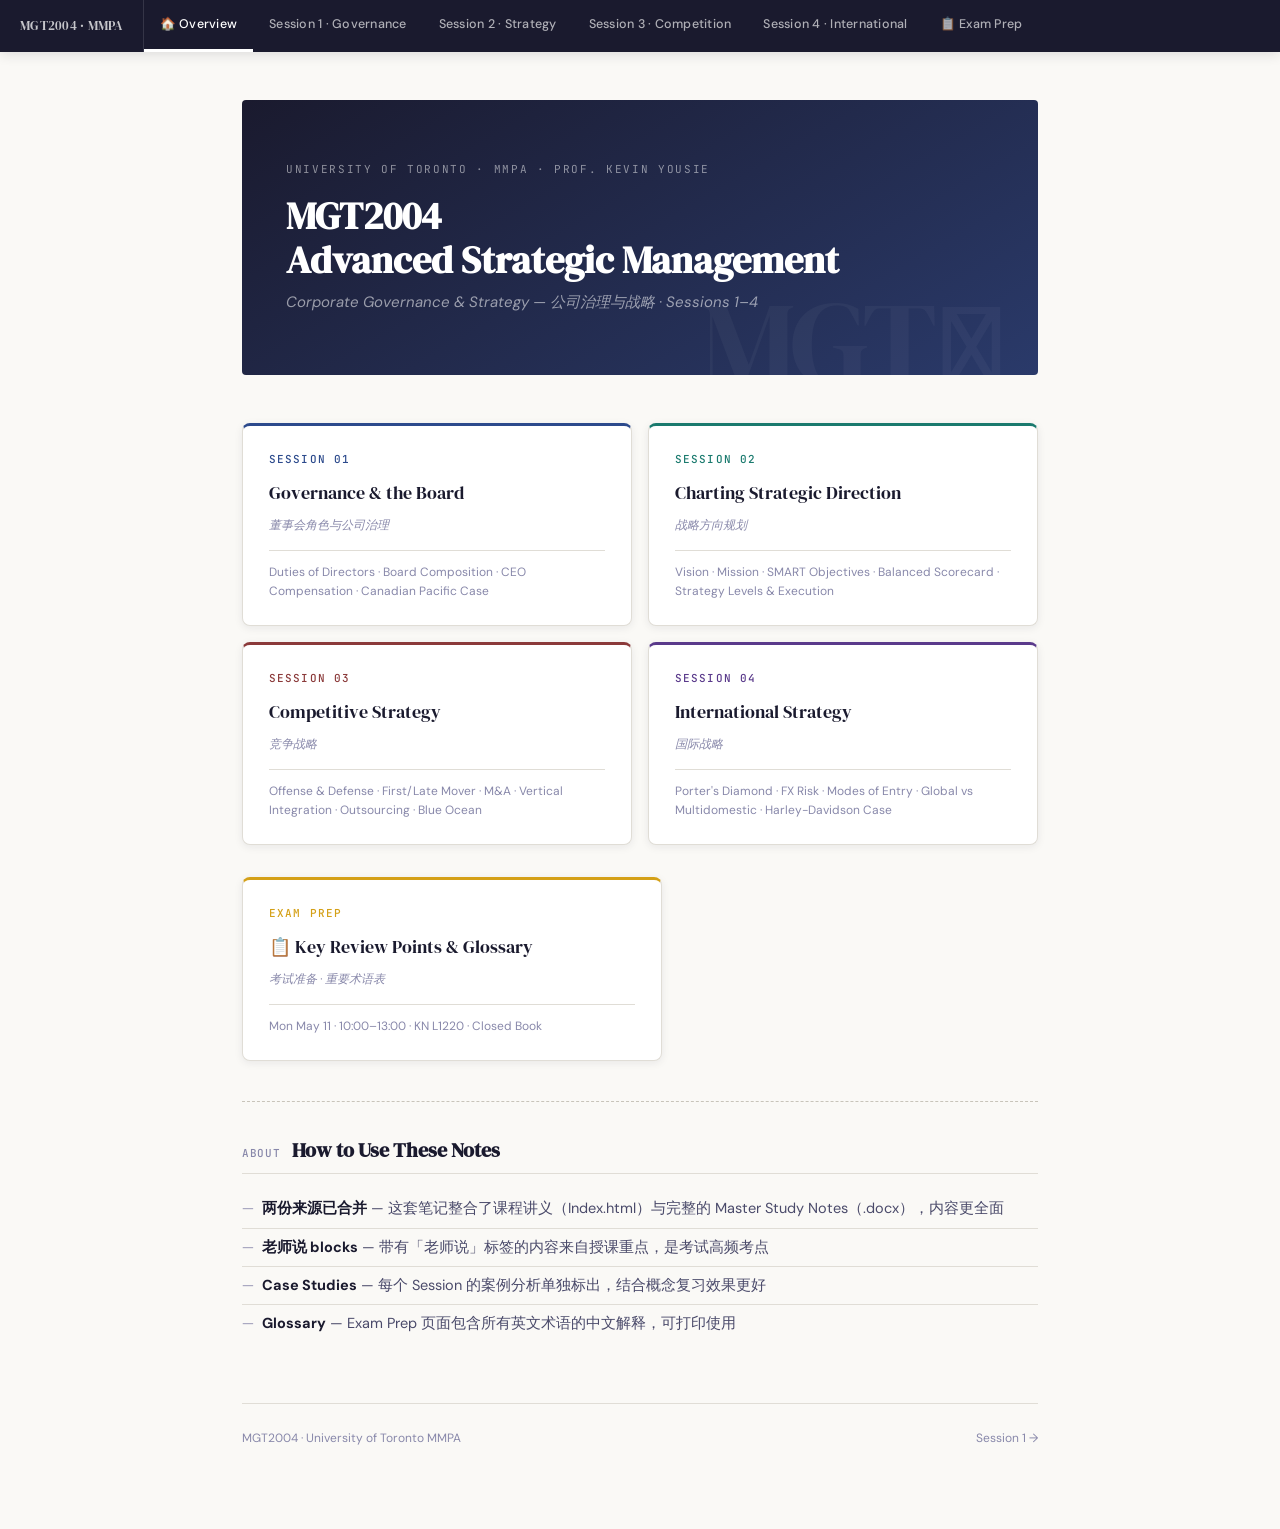
==== commit 183e69ca: "Add files via upload" ====
--- a/index.html
+++ b/index.html
@@ -3,892 +3,79 @@
 <head>
 <meta charset="UTF-8">
 <meta name="viewport" content="width=device-width, initial-scale=1.0">
-<title>MGT2004 高级战略管理概念 - 学习笔记</title>
-<style>
-    @import url('https://fonts.googleapis.com/css2?family=Noto+Sans+SC:wght@400;500;700&family=Noto+Serif+SC:wght@400;700&display=swap');
-
-    * {
-        box-sizing: border-box;
-        margin: 0;
-        padding: 0;
-    }
-
-    body {
-        font-family: 'Noto Sans SC', 'Microsoft YaHei', 'SimSun', serif;
-        font-size: 11pt;
-        line-height: 1.6;
-        color: #333;
-        background: #fff;
-        padding: 40px;
-        max-width: 800px;
-        margin: 0 auto;
-    }
-
-    h1 {
-        font-family: 'Noto Serif SC', serif;
-        font-size: 22pt;
-        color: #1F3864;
-        border-bottom: 3px solid #1F3864;
-        padding-bottom: 15px;
-        margin: 40px 0 20px 0;
-        text-align: center;
-    }
-
-    h2 {
-        font-size: 16pt;
-        color: #2E5496;
-        border-left: 4px solid #2E5496;
-        padding-left: 15px;
-        margin: 30px 0 15px 0;
-        background: #F5F8FF;
-        padding: 10px 10px 10px 15px;
-    }
-
-    h3 {
-        font-size: 13pt;
-        color: #2F5496;
-        margin: 20px 0 10px 0;
-        padding-left: 10px;
-        border-left: 3px solid #5B9BD5;
-    }
-
-    p {
-        margin: 8px 0;
-        text-align: justify;
-    }
-
-    .highlight-box {
-        background: #E8F0FE;
-        border-left: 4px solid #2F5496;
-        padding: 12px 15px;
-        margin: 15px 0;
-        border-radius: 0 8px 8px 0;
-    }
-
-    .highlight-box strong {
-        color: #1F3864;
-        font-size: 12pt;
-    }
-
-    .key-point {
-        background: #FFF3CD;
-        border-left: 4px solid #C00000;
-        padding: 10px 15px;
-        margin: 15px 0;
-        font-weight: 500;
-    }
-
-    .key-point::before {
-        content: "★ ";
-        color: #C00000;
-    }
-
-    ul {
-        list-style: none;
-        margin: 10px 0;
-        padding-left: 20px;
-    }
-
-    ul li {
-        position: relative;
-        padding: 4px 0;
-        padding-left: 20px;
-    }
-
-    ul li::before {
-        content: "•";
-        position: absolute;
-        left: 0;
-        color: #2F5496;
-        font-weight: bold;
-    }
-
-    ul ul {
-        margin-left: 15px;
-    }
-
-    .divider {
-        border-top: 2px dashed #CCCCCC;
-        margin: 30px 0;
-        height: 1px;
-    }
-
-    table {
-        width: 100%;
-        border-collapse: collapse;
-        margin: 20px 0;
-        font-size: 10pt;
-    }
-
-    th {
-        background: #2F5496;
-        color: white;
-        padding: 10px 12px;
-        text-align: left;
-        font-weight: bold;
-    }
-
-    td {
-        border: 1px solid #CCCCCC;
-        padding: 8px 12px;
-    }
-
-    tr:nth-child(even) {
-        background: #F5F5F5;
-    }
-
-    tr:hover {
-        background: #E8F0FE;
-    }
-
-    .footer {
-        margin-top: 40px;
-        padding-top: 20px;
-        border-top: 2px solid #1F3864;
-        text-align: center;
-        color: #666;
-        font-size: 10pt;
-    }
-
-    .exam-box {
-        background: #F0FFF0;
-        border: 2px solid #28A745;
-        padding: 15px 20px;
-        margin: 20px 0;
-        border-radius: 8px;
-    }
-
-    .exam-box h3 {
-        color: #28A745;
-        border-left-color: #28A745;
-        margin-top: 0;
-    }
-
-    @media print {
-        body {
-            padding: 20px;
-            font-size: 10pt;
-        }
-
-        h1 { font-size: 18pt; }
-        h2 { font-size: 14pt; }
-        h3 { font-size: 12pt; }
-
-        .page-break { page-break-before: always; }
-    }
-</style>
+<title>MGT2004 — Study Notes</title>
+<link rel="stylesheet" href="style.css">
 </head>
 <body>
 
-<h1>MGT2004 高级战略管理概念<br/><span style="font-size:14pt;color:#666;">Advanced Concepts in Strategic Management — 学习笔记</span></h1>
+<div id="topbar" class="topbar"></div>
 
-<p style="text-align:center;font-size:11pt;color:#555;">
-多伦多大学 MMPA 项目 | Professor Kevin Yousie<br/>
-本笔记涵盖4个核心Sessions，保留重要英文术语以帮助考试准备。
-</p>
+<div class="page-wrap">
 
-<!-- ==================== SESSION 1 ==================== -->
-<h1 class="page-break">Session 1: Governance and the Role of the Board<br/><span style="font-size:12pt;color:#666;font-weight:normal;">董事会角色与公司治理</span></h1>
+  <div class="index-hero">
+    <div class="course-tag">University of Toronto · MMPA · Prof. Kevin Yousie</div>
+    <h1>MGT2004<br>Advanced Strategic Management</h1>
+    <div class="sub">Corporate Governance &amp; Strategy — 公司治理与战略 · Sessions 1–4</div>
+  </div>
 
-<h2>Board of Directors: Role and Composition<br/>董事会角色与构成</h2>
+  <div class="session-cards">
+    <a href="session1.html" class="session-card sc-s1">
+      <div class="sc-num">Session 01</div>
+      <h3>Governance &amp; the Board</h3>
+      <div class="sc-cn">董事会角色与公司治理</div>
+      <div class="sc-topics">Duties of Directors · Board Composition · CEO Compensation · Canadian Pacific Case</div>
+    </a>
+    <a href="session2.html" class="session-card sc-s2">
+      <div class="sc-num">Session 02</div>
+      <h3>Charting Strategic Direction</h3>
+      <div class="sc-cn">战略方向规划</div>
+      <div class="sc-topics">Vision · Mission · SMART Objectives · Balanced Scorecard · Strategy Levels &amp; Execution</div>
+    </a>
+    <a href="session3.html" class="session-card sc-s3">
+      <div class="sc-num">Session 03</div>
+      <h3>Competitive Strategy</h3>
+      <div class="sc-cn">竞争战略</div>
+      <div class="sc-topics">Offense &amp; Defense · First/Late Mover · M&amp;A · Vertical Integration · Outsourcing · Blue Ocean</div>
+    </a>
+    <a href="session4.html" class="session-card sc-s4">
+      <div class="sc-num">Session 04</div>
+      <h3>International Strategy</h3>
+      <div class="sc-cn">国际战略</div>
+      <div class="sc-topics">Porter's Diamond · FX Risk · Modes of Entry · Global vs Multidomestic · Harley-Davidson Case</div>
+    </a>
+  </div>
 
-<h3>核心概念 (Key Concepts)</h3>
+  <a href="exam.html" class="session-card sc-exam" style="max-width:420px;">
+    <div class="sc-num">Exam Prep</div>
+    <h3>📋 Key Review Points &amp; Glossary</h3>
+    <div class="sc-cn">考试准备 · 重要术语表</div>
+    <div class="sc-topics">Mon May 11 · 10:00–13:00 · KN L1220 · Closed Book</div>
+  </a>
 
-<div class="highlight-box">
-<strong>Governance vs Management</strong> — 治理与管理<br/>
-董事会的角色是治理(GOVERNANCE)而非管理(MANAGEMENT)。董事会负责监督，而不直接参与日常运营。
+  <hr class="section-divider" style="margin-top:40px;">
+
+  <div class="section">
+    <div class="section-header">
+      <div class="section-num">ABOUT</div>
+      <h2>How to Use These Notes</h2>
+    </div>
+    <ul class="notes-list">
+      <li><strong>两份来源已合并</strong> — 这套笔记整合了课程讲义（Index.html）与完整的 Master Study Notes（.docx），内容更全面</li>
+      <li><strong>老师说 blocks</strong> — 带有「老师说」标签的内容来自授课重点，是考试高频考点</li>
+      <li><strong>Case Studies</strong> — 每个 Session 的案例分析单独标出，结合概念复习效果更好</li>
+      <li><strong>Glossary</strong> — Exam Prep 页面包含所有英文术语的中文解释，可打印使用</li>
+    </ul>
+  </div>
+
+  <div class="page-footer">
+    <span>MGT2004 · University of Toronto MMPA</span>
+    <div class="footer-nav">
+      <a href="session1.html">Session 1 →</a>
+    </div>
+  </div>
 </div>
 
-<h3>董事会的八项核心职责 (The Board's Role — Directing the Affairs of the Company)</h3>
-
-<ul>
-<li><strong>Selection of the CEO</strong> — 选择并监督CEO，确保其胜任且道德地运营公司</li>
-<li><strong>Ensure ethical operations</strong> — 确保管理层以有效且道德的方式运营，为股东创造价值（ethical behaviour, strategy, profitability, tone from the top）</li>
-<li><strong>Financial oversight</strong> — 监督财务报告的公正性，确保及时披露</li>
-<li><strong>Independent audit</strong> — 聘请独立会计师事务所审计财务报表</li>
-<li><strong>Shape governance</strong> — 塑造公司治理，推荐最佳董事候选人</li>
-<li><strong>Compensation policies</strong> — 制定薪酬政策，确定高管薪酬，建立绩效补偿目标</li>
-<li><strong>Shareholder concerns</strong> — 适当回应股东关切</li>
-<li><strong>Fair treatment</strong> — 确保公司与员工、客户、供应商等公平相处</li>
-</ul>
-
-<h2>Director's Legal Duties<br/>董事的三大法律义务</h2>
-
-<div class="highlight-box">
-<strong>Duty of Care (注意义务)</strong><br/>
-董事必须以合理谨慎的人的标准履行职责，包括：熟悉公司业务、参加董事会会议、审查财务报表、提出明智的问题。
-</div>
-
-<div class="highlight-box">
-<strong>Business Judgement Rule (商业判断规则)</strong><br/>
-只要董事出于善意、以合理信息为依据、且理性地认为决策符合公司最佳利益，即使决策最终失败，也免于承担责任。
-</div>
-
-<div class="highlight-box">
-<strong>Duty of Loyalty (忠诚义务)</strong><br/>
-董事必须将公司利益置于个人利益之上，避免利益冲突，不得利用职位谋取私利。
-</div>
-
-<h2>Shareholder Activism at Canadian Pacific<br/>案例：加拿大太平洋铁路股东维权</h2>
-
-<p><strong>背景：</strong>Pershing Square Capital Management持有约14%股份，试图获得公司控制权，要求更换CEO和多名董事。</p>
-
-<h3>从中吸取的教训 (Lessons Learned)</h3>
-
-<ul>
-<li>即使业绩良好，董事也必须保持警惕，确保为股东创造最优结果</li>
-<li>董事会必须有应对特殊情况的能力（时间、精力投入）</li>
-<li>董事会构成至关重要——需具备应对特殊情况的知识和经验，可借助外部专家</li>
-<li>股东维权活动日益普遍，不会消失</li>
-<li>董事必须履行注意义务和忠诚义务，否则可能面临诉讼</li>
-<li>机构投资者有能力影响投票结果（短期利益、代理投票）</li>
-<li>股东激进主义者倾向于短期视角，可能以牺牲长期投资为代价提升股价</li>
-<li>有效的领导力（CEO/管理层和董事会）可以推动卓越成果</li>
-<li>有效的沟通在特殊情况下非常重要</li>
-</ul>
-
-<div class="divider"></div>
-
-<!-- ==================== SESSION 2 ==================== -->
-<h1 class="page-break">Session 2: Sustainability and Charting Strategic Direction<br/><span style="font-size:12pt;color:#666;font-weight:normal;">可持续性与战略方向规划</span></h1>
-
-<h2>The Strategy-Making, Strategy-Executing Process<br/>战略制定与执行流程</h2>
-
-<div class="highlight-box">
-<strong>Five-Stage Process (五阶段流程)</strong><br/>
-战略制定和执行的完整过程，包含持续反馈和调整机制。
-</div>
-
-<h3>五阶段详解:</h3>
-
-<div class="key-point">Stage 1: Developing a Strategic Vision, Mission, and Core Values — 制定战略愿景、使命和核心价值观</div>
-<ul>
-<li>开发战略愿景(Strategic Vision) — 公司未来发展方向和长期目标</li>
-<li>使命陈述(Mission Statement) — 公司存在的目的和价值主张</li>
-<li>核心价值观(Core Values) — 公司行为的基本准则</li>
-</ul>
-
-<div class="key-point">Stage 2: Setting Objectives — 设定目标</div>
-<ul>
-<li>将愿景和使命转化为具体的绩效目标</li>
-<li>短期和长期目标相结合</li>
-<li>财务目标和战略目标平衡（balanced approach）</li>
-<li>Good strategic performance is the key to better financial performance</li>
-</ul>
-
-<div class="key-point">Stage 3: Crafting a Strategy — 制定战略</div>
-<ul>
-<li>制定实现目标和愿景的战略</li>
-<li>战略层次：公司战略、业务战略、职能战略（A company's strategy-making hierarchy）</li>
-<li>Strategy-making involves managers at all organizational levels</li>
-</ul>
-
-<div class="key-point">Stage 4: Executing the Strategy — 执行战略</div>
-<ul>
-<li><strong>Alignment is key</strong> — 一致性是关键</li>
-<li>管理者在各层面管理战略执行</li>
-<li>Managing the strategy execution process</li>
-</ul>
-
-<div class="key-point">Stage 5: Monitoring and Evaluating — 监控与评估</div>
-<ul>
-<li>根据实际绩效、变化条件、新机会进行调整</li>
-<li>Evaluating performance and initiating corrective adjustments</li>
-</ul>
-
-<h2>Wording a Vision Statement<br/>愿景陈述的撰写原则</h2>
-
-<h3>应该做的 (The Dos):</h3>
-<ul>
-<li><strong>Be graphic</strong> — 清晰描绘公司方向和市场定位</li>
-<li><strong>Be forward-looking</strong> — 面向未来，描述战略方向</li>
-<li><strong>Keep it focused</strong> — 聚焦于决策指导</li>
-<li><strong>Have wiggle room</strong> — 保持灵活性</li>
-<li><strong>Be sure the journey is feasible</strong> — 确保目标可实现</li>
-<li><strong>Indicate why</strong> — 说明方向符合利益相关者长期利益</li>
-<li><strong>Make it memorable</strong> — 易于沟通，可简化为口号</li>
-</ul>
-
-<h3>不应该做的 (The Don'ts):</h3>
-<ul>
-<li><strong>Don't be vague</strong> — 不要模糊或不完整</li>
-<li><strong>Don't dwell on present</strong> — 愿景是关于"我们将去向何方"</li>
-<li><strong>Don't use overly broad language</strong> — 不要使用包罗万象的语言</li>
-<li><strong>Don't be bland</strong> — 最好的愿景能激励员工</li>
-<li><strong>Don't be generic</strong> — 愿景应具体到能提供指导</li>
-<li><strong>Don't rely on superlatives</strong> — 避免空洞的"最佳""最成功"</li>
-</ul>
-
-<h2>案例：Maple Leaf Foods — 变革体系</h2>
-
-<p>Maple Leaf Foods (MLF) 将可持续性作为核心目标/使命。</p>
-
-<h3>核心转型:</h3>
-<ul>
-<li><strong>Purpose/Mission (使命):</strong> "To Raise the Good in Food" — 提升食品之美</li>
-<li><strong>Vision (愿景):</strong> "To be the most sustainable protein company on earth" — 成为地球上最可持续的蛋白质公司</li>
-</ul>
-
-<h3>思考问题:</h3>
-<ul>
-<li>MLF将可持续性作为核心目的是好主意吗？为什么？</li>
-<li>哪些利益相关者会受到影响？对他们的意义是什么？</li>
-<li>Michael McCain成功的原因是什么？</li>
-</ul>
-
-<h2>Definition of Sustainability<br/>可持续性定义</h2>
-
-<div class="highlight-box">
-<strong>Sustainability (可持续性)</strong><br/>
-满足我们自身需求的同时，不损害未来世代满足其需求的能力。<br/>
-<em>Source: McGill University</em>
-</div>
-
-<p>可持续性涉及三个维度:</p>
-<ul>
-<li>自然资源 (Natural Resources)</li>
-<li>社会资源 (Social Resources)</li>
-<li>经济资源 (Economic Resources)</li>
-</ul>
-
-<h2>Corporate Governance Failures at Volkswagen<br/>大众汽车公司治理失败</h2>
-
-<p>大众汽车排放丑闻是公司治理失败的典型案例，提醒我们:</p>
-<ul>
-<li>有效的公司治理对战略执行至关重要</li>
-<li>董事会需要有效监督管理层</li>
-<li>道德行为和文化的重要性</li>
-</ul>
-
-<div class="divider"></div>
-
-<!-- ==================== SESSION 3 ==================== -->
-<h1 class="page-break">Session 3: Strengthening a Company's Competitive Position<br/><span style="font-size:12pt;color:#666;font-weight:normal;">增强企业竞争地位</span></h1>
-
-<h2>Strategic Offensives and Defensives<br/>战略进攻与防守</h2>
-
-<h3>Strategic Offence Principles — 进攻战略原则</h3>
-
-<ul>
-<li>Always focus on building competitive advantage — 持续关注建立竞争优势</li>
-<li>Apply resources where rivals can least defend — 在竞争对手最薄弱处投入资源</li>
-<li>Element of surprise — 保持出其不意的元素</li>
-<li>Swift, decisive and overwhelming actions — 快速、果断、压倒性的行动</li>
-<li>Use firm's strongest asset to attack competitor's weakness — 用最强资产攻击竞争对手弱点</li>
-<li>May not get immediate results — 可能不会立即见效</li>
-<li>Consider game theory and competitive response — 考虑博弈论和竞争反应</li>
-</ul>
-
-<h3>Principal Offensive Strategy Options — 主要进攻战略选项</h3>
-
-<ul>
-<li>Offer equally good or better product at lower price — 以更低价格提供同等或更好的产品</li>
-<li>Leapfrog with next generation product — 用下一代产品超越竞争对手</li>
-<li>Continual innovation — 持续创新</li>
-<li>Disruptive innovation — 颠覆性创新</li>
-<li>Hit and run guerrilla marketing — 游击营销</li>
-<li>Preemptive strike — 先发制人（在有限资源或机会出现时）</li>
-</ul>
-
-<h3>Best Rivals to Attack — 最佳攻击目标</h3>
-
-<ul>
-<li>Market leaders in areas where they are vulnerable — 在领导者薄弱领域攻击</li>
-<li>Runner-up firms with weaknesses — 第二第三位企业的弱点</li>
-<li>Struggling enterprises — 挣扎中的企业</li>
-<li>Small local/regional firms — 小型本地/区域企业</li>
-</ul>
-
-<div class="highlight-box">
-<strong>Blue Ocean Strategy (蓝海战略)</strong><br/>
-创造一个全新的、无竞争的市场空间，而不是在红海（现有市场）中与竞争对手血拼。核心是价值创新——同时追求差异化和低成本。
-</div>
-
-<h2>Defensive Strategies — 防御策略</h2>
-
-<h3>两种防御方式:</h3>
-
-<div class="key-point">Blocking avenues — 阻断挑战者进入的途径</div>
-<ul>
-<li>Address gaps and niches — 填补空白和细分市场</li>
-<li>Maintain reasonable pricing — 保持合理定价</li>
-<li>Discourage switching — 阻止客户转换品牌（长期合同等）</li>
-<li>Announce new products — 发布新产品公告（创造市场期待）</li>
-<li>Reduce switching costs — 降低客户转换成本</li>
-<li>Maintain quality and safety — 保持质量和安全标准</li>
-<li>Attack competitor quality/safety reputation — 攻击竞争对手质量/安全声誉</li>
-<li>Offer better terms and discounts — 提供更好的条款和折扣</li>
-</ul>
-
-<div class="key-point">Signaling likelihood of retaliation — 信号报复的可能性</div>
-<ul>
-<li>Public announcements about matching prices — 公开承诺匹配价格</li>
-<li>Maintain cash reserves for retaliation — 保持现金储备以备反击</li>
-</ul>
-
-<h2>Timing Strategic Moves — 时机战略</h2>
-
-<h3>First-Mover Advantages (先发优势) — 条件:</h3>
-
-<ul>
-<li>Pioneering helps build reputation and brand loyalty — 先锋有助于建立声誉和品牌忠诚度</li>
-<li>Switching costs — 客户转换成本高</li>
-<li>Property protection (patents) — 知识产权保护</li>
-<li>Learning curve effects — 学习曲线效应</li>
-<li>Setting technical standards — 设定技术标准（成为行业标准）</li>
-<li>Network effects — 网络效应</li>
-</ul>
-
-<h3>Late-Mover Advantages / First-Mover Disadvantages (后发优势):</h3>
-
-<ul>
-<li>High pioneering costs, low learning curve benefits — 高昂的先发成本，低学习收益</li>
-<li>Innovator's products are primitive — 先驱者产品较原始</li>
-<li>Rapid market evolution — 市场快速演变</li>
-<li>Market uncertainty — 市场不确定</li>
-<li>Low customer loyalty — 客户忠诚度低</li>
-<li>Need for upfront risky investment — 需要前期风险投资</li>
-<li>Infrastructure dependency — 依赖基础设施（可能被共享）</li>
-<li>Complementary products not available — 互补产品尚不可用</li>
-</ul>
-
-<h2>Horizontal Mergers and Acquisitions — 横向并购</h2>
-
-<h3>战略目标:</h3>
-<ul>
-<li>More cost-effective operation — 更具成本效益的运营</li>
-<li>Expand geographic coverage — 扩展地理覆盖</li>
-<li>Create new product opportunities — 创造新产品机会</li>
-<li>Quick access to technologies — 快速获取技术</li>
-<li>Industry convergence — 产业融合</li>
-</ul>
-
-<h3>失败原因:</h3>
-<ul>
-<li>Cost savings not achieved — 成本节约未能实现</li>
-<li>Synergies never materialize — 协同效应未能实现</li>
-<li>Organizational culture conflicts — 组织文化冲突</li>
-<li>Key employees leave — 关键员工流失</li>
-<li>Integration mistakes — 整合失误（过度微观管理）</li>
-</ul>
-
-<h2>Vertical Integration Strategies — 垂直整合策略</h2>
-
-<div class="highlight-box">
-<strong>Backward Integration (向后整合)</strong><br/>
-整合到原材料供应阶段。例如：汽车制造商建立自己的钢铁厂。
-</div>
-
-<div class="highlight-box">
-<strong>Forward Integration (向前整合)</strong><br/>
-整合到分销/零售阶段。例如：Burberry收回日本特许经营权控制权，以维护品牌形象。
-</div>
-
-<h3>优势 (Advantages):</h3>
-<ul>
-<li>Technological capabilities — 技术能力提升</li>
-<li>Strengthen competitive position — 增强竞争地位</li>
-<li>Boost profitability — 提高盈利能力</li>
-<li>More power — 增强议价能力</li>
-<li>Assured supply of critical inputs — 确保关键投入供应</li>
-<li>Protect proprietary know-how — 保护专有技术</li>
-<li>Matching or beating supplier production efficiency — 匹配或超越供应商生产效率</li>
-</ul>
-
-<h3>劣势 (Disadvantages):</h3>
-<ul>
-<li>Increased business risk — 业务风险增加</li>
-<li>Slows acceptance of new technology — 减慢新技术采纳速度（资本投资锁定）</li>
-<li>Less flexibility — 灵活性降低</li>
-<li>Capacity matching problems — 产能匹配问题</li>
-<li>Need for new capabilities — 需要新技能</li>
-<li>May not reach volume targets for economies of scale — 可能无法达到规模经济所需的产量</li>
-</ul>
-
-<h2>Outsourcing Strategies — 外包策略</h2>
-
-<div class="highlight-box">
-<strong>Outsourcing (外包)</strong><br/>
-缩小运营范围，将某些活动外包给第三方供应商。核心是聚焦核心竞争力。
-</div>
-
-<h3>优点:</h3>
-<ul>
-<li>More flexible — 更灵活</li>
-<li>Speed time to market — 加快上市时间</li>
-<li>Reduce capital expenditure — 减少资本支出</li>
-<li>Reduce risk exposure — 降低风险敞口</li>
-<li>Focus on core competencies — 专注核心竞争力</li>
-</ul>
-
-<h3>风险:</h3>
-<ul>
-<li>Loss of key resources and capabilities — 丧失关键资源和能力</li>
-<li>Too dependent on outsourcing firm — 过度依赖外包商</li>
-<li>Lack of incentive — 缺乏激励（外包商服务多家公司）</li>
-<li>Intellectual property risks — 知识产权风险</li>
-</ul>
-
-<h2>Strategic Alliances and Partnerships — 战略联盟与伙伴关系</h2>
-
-<div class="highlight-box">
-<strong>Strategic Alliance (战略联盟)</strong><br/>
-两个或多个公司之间的合作协议，共享资源、能力或市场，以实现共同目标。
-</div>
-
-<h3>使联盟具有战略性的因素:</h3>
-<ul>
-<li>Enable achievement of important business objective — 实现重要业务目标</li>
-<li>Build, sustain or enhance core competency — 建立、维持或增强核心竞争力</li>
-<li>Offset resource/competency deficits — 弥补资源/能力不足</li>
-<li>Defend against competitive threats — 防御竞争威胁</li>
-<li>Increased bargaining power — 增加议价能力</li>
-<li>New market opportunities — 新市场机会</li>
-<li>Speed development of technologies — 加速技术开发</li>
-</ul>
-
-<h3>优势 (Advantages over M&A or Vertical Integration):</h3>
-<ul>
-<li>Lower investment costs and risk — 降低投资成本和风险</li>
-<li>More flexibility — 更灵活（可改变合作伙伴）</li>
-<li>Can be deployed quickly — 可快速部署</li>
-<li>Share resources, activities, market space — 共享资源、活动、市场</li>
-</ul>
-
-<h3>成功要素:</h3>
-<ul>
-<li>Cultural sensitivity — 文化敏感性（组织文化和民族差异）</li>
-<li>Benefit both sides — 双方受益（否则难以持久）</li>
-<li>Keep commitments — 信守承诺</li>
-<li>Decision-making approach — 决策方法（避免官僚主义）</li>
-<li>Permanent trusting relationships — 永久信任关系（基于关系而非合同）</li>
-<li>Learning should be part of an alliance — 持续学习</li>
-</ul>
-
-<h2>案例：Intel Corporation — 外包困境</h2>
-
-<p>Pat Gelsinger面临是否外包芯片制造的决策。</p>
-
-<h3>外包给TSMC等代工厂的优点 (Pros):</h3>
-<ul>
-<li>Access to advanced technology (5nm, 3nm) — 获取先进技术</li>
-<li>Cost reduction — 降低成本</li>
-<li>Focus on chip design — 专注芯片设计</li>
-<li>Faster time to market — 更快的上市时间</li>
-<li>Scalability — 可扩展性</li>
-<li>Risk mitigation — 风险分散</li>
-<li>Improved yield rates — 提高良品率</li>
-</ul>
-
-<h3>外包的缺点 (Cons):</h3>
-<ul>
-<li>Loss of control — 失去控制</li>
-<li>IP risks — 知识产权风险</li>
-<li>Dependency on external suppliers — 依赖外部供应商</li>
-<li>Geopolitical risks (Taiwan) — 地缘政治风险</li>
-<li>Quality assurance challenges — 质量保证挑战</li>
-<li>Loss of manufacturing expertise — 失去制造专业知识</li>
-</ul>
-
-<div class="divider"></div>
-
-<!-- ==================== SESSION 4 ==================== -->
-<h1 class="page-break">Session 4: Strategies for Competing in International Markets<br/><span style="font-size:12pt;color:#666;font-weight:normal;">国际市场竞争策略</span></h1>
-
-<h2>Why Companies Enter Foreign Markets<br/>进入国际市场的动因</h2>
-
-<ul>
-<li>Gain new customers — 获取新客户（国内成熟时必须国际化）</li>
-<li>Achieve lower costs through economies of scale — 通过规模经济降低成本</li>
-<li>Find cheaper inputs — 寻找更便宜的投入要素（劳动力等）</li>
-<li>Leverage core competencies internationally — 在国际上利用核心竞争力</li>
-<li>Access resources and capabilities — 获取资源和能力</li>
-</ul>
-
-<h2>The Diamond of National Advantage — Michael Porter<br/>国家优势钻石模型</h2>
-
-<div class="highlight-box">
-<strong>Diamond Framework (钻石模型)</strong><br/>
-解释为什么某些国家在特定产业具有竞争优势的框架。
-</div>
-
-<h3>四个要素:</h3>
-
-<div class="key-point">Factor Conditions (要素条件)</div>
-<ul>
-<li>Ecuador's tulip industry — 厄瓜多尔利用高海拔、充足阳光、低劳动力成本种植郁金香</li>
-<li>Worker productivity — 工人生产力</li>
-<li>Energy costs — 能源成本</li>
-<li>Environmental regulations — 环境法规</li>
-<li>Natural resources — 自然资源</li>
-</ul>
-
-<div class="key-point">Demand Conditions (需求条件)</div>
-<ul>
-<li>Large domestic demand allows building scale — 国内大需求允许建立规模</li>
-</ul>
-
-<div class="key-point">Related and Supporting Industries (相关和支持产业)</div>
-<ul>
-<li>Tool, die and mold makers in GTA — GTA的工具和模具制造商支持汽车产业</li>
-<li>Pharmaceutical companies in Mississauga — 密西沙加的制药产业</li>
-<li>产业集群的协同效应</li>
-</ul>
-
-<div class="key-point">Firm Strategy, Structure and Rivalry (企业战略、结构和竞争)</div>
-<ul>
-<li>Strategy pursued — 追求的战略</li>
-<li>Degree of rivalry in market — 市场竞争程度</li>
-</ul>
-
-<h2>Impact of Government Policies<br/>政府政策的影响</h2>
-
-<ul>
-<li>Tax incentives (Ireland's low tax rate) — 税收优惠</li>
-<li>Low cost loans — 低息贷款</li>
-<li>Worker training — 员工培训</li>
-<li>Environmental regulations — 环境法规</li>
-<li>Subsidies to local competitors — 补贴本地竞争者</li>
-<li>Import restrictions, tariffs and quotas — 进口限制、关税和配额</li>
-<li>Local content requirements — 本地化要求（加拿大汽车产业的例子）</li>
-<li>Regulatory approvals — 监管审批</li>
-<li>Repatriation of profits — 利润汇回限制</li>
-<li>Local partner ownership requirements — 本地合作伙伴所有权要求</li>
-</ul>
-
-<h2>Foreign Exchange Risks — 汇率风险</h2>
-
-<div class="highlight-box">
-<strong>Transaction Risk (交易风险)</strong><br/>
-在支付期内汇率变动导致的损失风险。
-</div>
-
-<div class="highlight-box">
-<strong>Translation Risk (折算风险)</strong><br/>
-合并财务报表时将外币折算为本币导致的损益。
-</div>
-
-<div class="highlight-box">
-<strong>Economic/Operating Risk (经济/运营风险)</strong><br/>
-汇率的长期结构性变化影响公司的市场地位和竞争力。
-</div>
-
-<p><strong>Hedging strategies (对冲策略):</strong> forward contracts, swaps, options</p>
-
-<h2>Five Primary Modes of Entry — 五种主要进入模式</h2>
-
-<h3>1. Exporting (出口)</h3>
-<ul>
-<li>Low capital requirement — 低资本要求</li>
-<li>No direct investment risk — 无直接投资风险</li>
-<li>Builds economies of scale using existing capacity — 利用现有产能建立规模经济</li>
-</ul>
-<p><em>缺点:</em> Transportation costs, tariffs, exchange rate risk, less control</p>
-
-<h3>2. Licensing (许可)</h3>
-<ul>
-<li>Fast and low resource requirement — 快速且低资源要求</li>
-<li>Get royalty checks — 收取特许权使用费</li>
-</ul>
-<p><em>缺点:</em> Loss of control over technology, operational quality issues</p>
-
-<h3>3. Franchising (特许经营)</h3>
-<ul>
-<li>More control than licensing — 比许可更多控制</li>
-<li>Can cancel franchise agreement — 可取消特许协议</li>
-</ul>
-<p><em>例如:</em> McDonald's — 前期费用超过100万美元</p>
-
-<h3>4. Acquisition of Foreign Subsidiary (收购外国子公司)</h3>
-<ul>
-<li>High level of control — 高控制水平</li>
-<li>Fast entry — 快速进入</li>
-<li>Known cost structure — 已知的成本结构</li>
-<li>Access to skills, distribution, relationships — 获取技能、分销、关系</li>
-</ul>
-<p><em>缺点:</em> Risk of overpaying, integration issues</p>
-
-<h3>5. Greenfield Strategy (绿地投资)</h3>
-<ul>
-<li>Build from scratch — 从零开始建设</li>
-<li>Cheaper than acquisition if sellers want too much — 如果卖方要价太高，可能更便宜</li>
-<li>Learn about market — 学习市场</li>
-</ul>
-<p><em>缺点:</em> Capital intensive, political risk, slow</p>
-
-<h3>6. Joint Ventures / Strategic Alliances (合资/战略联盟)</h3>
-<ul>
-<li>Get local partner's strengths — 获取本地合作伙伴的优势</li>
-<li>Economies of scale — 规模经济</li>
-<li>Technical expertise — 技术专业知识</li>
-<li>Local market knowledge — 本地市场知识</li>
-</ul>
-
-<h2>Three Main Approaches for Competing Internationally<br/>三种主要国际竞争战略</h2>
-
-<h3>1. Global Strategy (全球战略)</h3>
-<p><strong>Think globally, act globally</strong> — 全球化思考和行动</p>
-<p>High need for global integration and standardization; Low need for local responsiveness</p>
-<p><strong>优点:</strong> Lower cost due to scale, greater efficiencies, innovation from knowledge sharing</p>
-<p><strong>缺点:</strong> Difficult to address local needs, higher coordination costs</p>
-
-<h3>2. Multidomestic Strategy (多国本土化战略)</h3>
-<p><strong>Think locally, act locally</strong> — 本地化思考和行动</p>
-<p>High need for local responsiveness; Low benefits from global integration</p>
-<p><strong>优点:</strong> Meet specific needs precisely, respond swiftly to local opportunities</p>
-<p><strong>缺点:</strong> Difficult to transfer capabilities, higher production costs</p>
-
-<h3>3. Transnational Strategy (跨国战略)</h3>
-<p><strong>Balance of both</strong> — 两者平衡</p>
-<p>Some local responsiveness + some global integration</p>
-<p><strong>优点:</strong> Benefits of both, sharing of resources and capabilities, flexible coordination</p>
-
-<h2>Using Location to Build Competitive Advantage<br/>利用区位建立竞争优势</h2>
-
-<h3>集中活动的条件 (When to Concentrate Activities):</h3>
-<ul>
-<li>Manufacturing costs significantly lower — 制造成本显著更低</li>
-<li>Significant economies of scale — 显著规模经济</li>
-<li>Superior resources for coordination — 优越的资源用于协调</li>
-</ul>
-
-<h3>分散活动的条件 (When to Disperse Activities):</h3>
-<ul>
-<li>Buyer-related activities can be conducted at a distance — 客户相关活动可远程进行</li>
-<li>Transportation costs high — 运输成本高</li>
-<li>Diseconomies of larger size — 大规模不经济</li>
-<li>Trade barriers make central location too expensive — 贸易壁垒使中心位置成本过高</li>
-<li>Exchange risk, supply interruptions, political instability — 汇率风险、供应中断、政治不稳定</li>
-</ul>
-
-<h2>Dumping and Trade Protection — 倾销与贸易保护</h2>
-
-<div class="highlight-box">
-<strong>Dumping (倾销)</strong><br/>
-在外国市场以低于正常国内价格或低于全部成本的价格销售商品。这是WTO规则禁止的行为。
-</div>
-
-<p>Dumping的后果: 当地竞争者被排挤，之后价格可能被抬高。国家因此制定了反倾销法律。</p>
-
-<h2>Competing in Developing Countries — 在发展中国家竞争</h2>
-
-<ul>
-<li>Be prepared to compete on low price — 准备以低价竞争</li>
-<li>Modify business model for local circumstances — 根据当地情况修改业务模式（基础设施差异）</li>
-<li>Try to change local market to match capabilities — 尝试改变本地市场以匹配能力</li>
-<li>Stay away if impractical or uneconomical — 如果不可行或不经济则远离（注意商业道德和反腐）</li>
-</ul>
-
-<h3>本地公司的防御策略:</h3>
-<ul>
-<li>Exploit shortcomings in local distribution/infrastructure — 利用本地分销/基础设施的不足</li>
-<li>Leverage local market knowledge and relationships — 利用本地市场知识和关系</li>
-<li>Use workforce aspects multinationals are unfamiliar with — 利用跨国公司不熟悉的劳动力特点</li>
-<li>Use acquisition and rapid growth to defend — 使用收购和快速增长进行防御</li>
-</ul>
-
-<h2>案例：Harley-Davidson in India (B)</h2>
-
-<p>Harley-Davidson在印度推出了Street 500和Street 750车型。</p>
-
-<h3>思考问题:</h3>
-<ul>
-<li>为什么Harley-Davidson决定在印度推出这两款新车型？</li>
-<li>引入这两款车型需要考虑哪些潜在风险？</li>
-<li>Harley-Davidson在推出Street 500和750系列方面做得如何？为什么？</li>
-</ul>
-
-<div class="divider"></div>
-
-<!-- ==================== EXAM PREPARATION ==================== -->
-<h1 class="page-break">考试准备要点<br/><span style="font-size:12pt;color:#666;font-weight:normal;">Exam Preparation Key Points</span></h1>
-
-<div class="exam-box">
-<h3>期中考信息 (Exam Information)</h3>
-<p><strong>考试时间:</strong> Monday, May 11th, 10:00 am - 1:00 pm (3小时)</p>
-<p><strong>地点:</strong> KN L1220</p>
-<p><strong>形式:</strong> Closed Book — 无辅助材料</p>
-<p><strong>题型:</strong> 简答题/短论文题 (Short answer / short essay questions)</p>
-</div>
-
-<h2>重点复习题目 (Key Review Topics)</h2>
-
-<h3>Session 1 — Governance and Board Role:</h3>
-<ul>
-<li>董事会与管理层角色的区别 (Governance vs Management)</li>
-<li>董事的三大法律义务 (Duty of Care, Business Judgement Rule, Duty of Loyalty)</li>
-<li>董事会八大核心职责 (The Board's Role — 8 responsibilities)</li>
-<li>Canadian Pacific股东维权案例分析</li>
-</ul>
-
-<h3>Session 2 — Charting Strategic Direction:</h3>
-<ul>
-<li>战略制定与执行五阶段流程 (Five-Stage Process)</li>
-<li>愿景陈述的撰写原则（Do's and Don'ts）</li>
-<li>设定目标的原则 (Setting Objectives)</li>
-<li>可持续性定义 (Definition of Sustainability)</li>
-<li>Maple Leaf Foods案例分析</li>
-<li>大众汽车公司治理失败案例</li>
-</ul>
-
-<h3>Session 3 — Competitive Position:</h3>
-<ul>
-<li>进攻战略和防御战略 (Offensive and Defensive Strategies)</li>
-<li>蓝海战略 (Blue Ocean Strategy)</li>
-<li>先发优势与后发优势的条件 (First-mover vs Late-mover advantages)</li>
-<li>垂直整合的优缺点 (Vertical Integration pros and cons)</li>
-<li>外包的优缺点 (Outsourcing pros and cons)</li>
-<li>战略联盟的优势和成功要素 (Strategic Alliances)</li>
-<li>Intel案例分析</li>
-</ul>
-
-<h3>Session 4 — International Strategy:</h3>
-<ul>
-<li>进入国际市场的动因 (Why companies enter foreign markets)</li>
-<li>钻石模型四要素 (Diamond of National Advantage)</li>
-<li>汇率风险类型 (Exchange Rate Risks: Transaction, Translation, Economic)</li>
-<li>五种进入模式及其优缺点 (Five Modes of Entry)</li>
-<li>三种国际战略及其适用条件 (Global, Multidomestic, Transnational strategies)</li>
-<li>在发展中国家竞争的策略</li>
-<li>Harley-Davidson案例分析</li>
-</ul>
-
-<div class="divider"></div>
-
-<!-- ==================== GLOSSARY ==================== -->
-<h1>重要术语表 (Glossary of Key Terms)</h1>
-
-<table>
-<tr><th style="width:35%">English Term</th><th>中文解释</th></tr>
-<tr><td><strong>Governance</strong></td><td>治理 — 董事会监督公司运营而非直接管理</td></tr>
-<tr><td><strong>Duty of Care</strong></td><td>注意义务 — 董事必须以合理谨慎的人的标准行事</td></tr>
-<tr><td><strong>Business Judgement Rule</strong></td><td>商业判断规则 — 保护善意决策的董事免于责任</td></tr>
-<tr><td><strong>Duty of Loyalty</strong></td><td>忠诚义务 — 董事必须将公司利益置于个人利益之上</td></tr>
-<tr><td><strong>Strategic Vision</strong></td><td>战略愿景 — 公司未来的发展方向和目标</td></tr>
-<tr><td><strong>Mission Statement</strong></td><td>使命陈述 — 公司存在的目的和价值</td></tr>
-<tr><td><strong>Core Values</strong></td><td>核心价值观 — 指导公司行为的基本原则</td></tr>
-<tr><td><strong>Sustainability</strong></td><td>可持续性 — 满足当前需求而不损害未来世代</td></tr>
-<tr><td><strong>Blue Ocean Strategy</strong></td><td>蓝海战略 — 创造新市场空间的差异化战略</td></tr>
-<tr><td><strong>First-Mover Advantage</strong></td><td>先发优势 — 先行进入市场获得的竞争优势</td></tr>
-<tr><td><strong>Vertical Integration</strong></td><td>垂直整合 — 控制更多价值链环节</td></tr>
-<tr><td><strong>Outsourcing</strong></td><td>外包 — 将活动转移给外部供应商</td></tr>
-<tr><td><strong>Strategic Alliance</strong></td><td>战略联盟 — 合作实现共同目标的协议</td></tr>
-<tr><td><strong>Diamond of National Advantage</strong></td><td>国家优势钻石模型 — 解释国家产业竞争力的框架</td></tr>
-<tr><td><strong>Foreign Direct Investment</strong></td><td>外国直接投资 — 在外国市场建立运营</td></tr>
-<tr><td><strong>Greenfield Strategy</strong></td><td>绿地投资 — 从零开始在外国建设设施</td></tr>
-<tr><td><strong>Global Strategy</strong></td><td>全球战略 — 标准化全球运营</td></tr>
-<tr><td><strong>Multidomestic Strategy</strong></td><td>多国本土化战略 — 本地化调整以适应各地市场</td></tr>
-<tr><td><strong>Transnational Strategy</strong></td><td>跨国战略 — 结合全球化和本地化的混合战略</td></tr>
-<tr><td><strong>Dumping</strong></td><td>倾销 — 以低于成本的价格在外国市场销售</td></tr>
-</table>
-
-<div class="footer">
-<p>━━━━━━━━━━━━━━━━━━━━━━━━━━━━━━━━━━━━━━━━━━━━━━━━━━━━━━━━━━━━━━━━</p>
-<p><strong>祝考试顺利！Good luck on your exams!</strong></p>
-<p><br/>本笔记由MiniMax Agent整理</p>
-<p>MGT2004 - Advanced Concepts in Strategic Management</p>
-<p>University of Toronto, MMPA Program</p>
-</div>
-
+<script src="nav.js"></script>
+<script>buildNav('index.html');</script>
 </body>
 </html>
--- a/style.css
+++ b/style.css
@@ -0,0 +1,616 @@
+@import url('https://fonts.googleapis.com/css2?family=DM+Serif+Display:ital@0;1&family=DM+Sans:ital,opsz,wght@0,9..40,300;0,9..40,400;0,9..40,500;0,9..40,600;1,9..40,300&family=JetBrains+Mono:wght@400;500&display=swap');
+
+:root {
+  --ink: #1a1a2e;
+  --ink-light: #4a4a6a;
+  --ink-muted: #8888aa;
+  --paper: #faf9f6;
+  --paper-warm: #f4f0e8;
+  --paper-card: #ffffff;
+  --accent: #2c4a8c;
+  --accent-warm: #c0392b;
+  --accent-gold: #d4a017;
+  --accent-teal: #1a7a6e;
+  --border: #e0ddd6;
+  --border-strong: #c8c4ba;
+  --shadow: rgba(28,28,50,0.08);
+  --shadow-md: rgba(28,28,50,0.14);
+
+  --s1: #2c4a8c;   /* Session 1 */
+  --s2: #1a7a6e;   /* Session 2 */
+  --s3: #8b3a3a;   /* Session 3 */
+  --s4: #5a3a8b;   /* Session 4 */
+  --exam: #d4a017; /* Exam */
+}
+
+* { box-sizing: border-box; margin: 0; padding: 0; }
+
+html { scroll-behavior: smooth; }
+
+body {
+  font-family: 'DM Sans', system-ui, sans-serif;
+  font-size: 15px;
+  line-height: 1.75;
+  color: var(--ink);
+  background: var(--paper);
+  min-height: 100vh;
+}
+
+/* ── TOPBAR ── */
+.topbar {
+  position: sticky;
+  top: 0;
+  z-index: 100;
+  background: var(--ink);
+  color: #fff;
+  display: flex;
+  align-items: center;
+  gap: 0;
+  height: 52px;
+  box-shadow: 0 2px 12px var(--shadow-md);
+}
+
+.topbar-brand {
+  font-family: 'DM Serif Display', serif;
+  font-size: 13px;
+  padding: 0 20px;
+  white-space: nowrap;
+  color: rgba(255,255,255,0.75);
+  border-right: 1px solid rgba(255,255,255,0.12);
+  height: 100%;
+  display: flex;
+  align-items: center;
+  letter-spacing: 0.02em;
+}
+
+.topbar-nav {
+  display: flex;
+  align-items: center;
+  height: 100%;
+  overflow-x: auto;
+  scrollbar-width: none;
+  flex: 1;
+}
+.topbar-nav::-webkit-scrollbar { display: none; }
+
+.topbar-nav a {
+  height: 100%;
+  display: flex;
+  align-items: center;
+  padding: 0 16px;
+  font-size: 12.5px;
+  font-weight: 500;
+  color: rgba(255,255,255,0.65);
+  text-decoration: none;
+  white-space: nowrap;
+  border-bottom: 3px solid transparent;
+  transition: color 0.2s, border-color 0.2s, background 0.2s;
+  letter-spacing: 0.02em;
+}
+
+.topbar-nav a:hover {
+  color: #fff;
+  background: rgba(255,255,255,0.06);
+}
+
+.topbar-nav a.active {
+  color: #fff;
+  border-bottom-color: currentColor;
+}
+
+.nav-s1.active, .nav-s1:hover { border-bottom-color: #6b8dd6 !important; color: #a8c0f0 !important; }
+.nav-s2.active, .nav-s2:hover { border-bottom-color: #4dbdad !important; color: #82d5c8 !important; }
+.nav-s3.active, .nav-s3:hover { border-bottom-color: #d47070 !important; color: #e8a8a8 !important; }
+.nav-s4.active, .nav-s4:hover { border-bottom-color: #9d7acc !important; color: #c4a8e8 !important; }
+.nav-exam.active, .nav-exam:hover { border-bottom-color: #e8c050 !important; color: #f0d480 !important; }
+
+/* ── LAYOUT ── */
+.page-wrap {
+  max-width: 860px;
+  margin: 0 auto;
+  padding: 48px 32px 80px;
+}
+
+/* ── SESSION HERO ── */
+.session-hero {
+  margin-bottom: 48px;
+  padding: 40px 44px;
+  border-radius: 4px;
+  position: relative;
+  overflow: hidden;
+}
+
+.session-hero::before {
+  content: '';
+  position: absolute;
+  top: 0; right: 0;
+  width: 200px; height: 200px;
+  border-radius: 50%;
+  background: rgba(255,255,255,0.06);
+  transform: translate(50%, -50%);
+}
+
+.session-hero .session-tag {
+  font-family: 'JetBrains Mono', monospace;
+  font-size: 11px;
+  font-weight: 500;
+  letter-spacing: 0.12em;
+  text-transform: uppercase;
+  color: rgba(255,255,255,0.6);
+  margin-bottom: 10px;
+}
+
+.session-hero h1 {
+  font-family: 'DM Serif Display', serif;
+  font-size: 30px;
+  color: #fff;
+  line-height: 1.2;
+  margin-bottom: 8px;
+}
+
+.session-hero .subtitle {
+  font-size: 14px;
+  color: rgba(255,255,255,0.65);
+  font-style: italic;
+}
+
+/* ── SECTIONS ── */
+.section {
+  margin-bottom: 40px;
+}
+
+.section-header {
+  display: flex;
+  align-items: baseline;
+  gap: 12px;
+  margin-bottom: 16px;
+  padding-bottom: 10px;
+  border-bottom: 1.5px solid var(--border);
+}
+
+.section-num {
+  font-family: 'JetBrains Mono', monospace;
+  font-size: 11px;
+  font-weight: 500;
+  color: var(--ink-muted);
+  letter-spacing: 0.06em;
+}
+
+.section-header h2 {
+  font-family: 'DM Serif Display', serif;
+  font-size: 20px;
+  color: var(--ink);
+  line-height: 1.2;
+}
+
+.section-header .cn {
+  font-family: 'DM Sans', sans-serif;
+  font-size: 13px;
+  color: var(--ink-muted);
+  font-weight: 400;
+}
+
+h3 {
+  font-family: 'DM Sans', sans-serif;
+  font-size: 13.5px;
+  font-weight: 600;
+  color: var(--ink-light);
+  text-transform: uppercase;
+  letter-spacing: 0.07em;
+  margin: 24px 0 10px;
+}
+
+p {
+  margin-bottom: 10px;
+  color: var(--ink-light);
+}
+
+/* ── CARDS ── */
+.card {
+  background: var(--paper-card);
+  border: 1px solid var(--border);
+  border-radius: 6px;
+  padding: 18px 22px;
+  margin-bottom: 12px;
+  box-shadow: 0 1px 4px var(--shadow);
+}
+
+.card-accent {
+  border-left: 3px solid var(--accent);
+}
+
+.card strong {
+  color: var(--ink);
+  font-weight: 600;
+}
+
+.card .cn-note {
+  font-size: 13px;
+  color: var(--ink-muted);
+  margin-top: 4px;
+  font-style: italic;
+}
+
+/* ── TEACHER SAYS ── */
+.teacher-says {
+  background: #f0f4fb;
+  border: 1px solid #c8d4ee;
+  border-left: 3px solid var(--accent);
+  border-radius: 0 6px 6px 0;
+  padding: 14px 18px;
+  margin: 16px 0;
+  position: relative;
+}
+
+.teacher-says::before {
+  content: '老师说';
+  font-family: 'JetBrains Mono', monospace;
+  font-size: 10px;
+  font-weight: 500;
+  letter-spacing: 0.08em;
+  color: var(--accent);
+  display: block;
+  margin-bottom: 6px;
+  text-transform: uppercase;
+}
+
+.teacher-says p {
+  font-size: 13.5px;
+  color: #3a4a6a;
+  font-style: italic;
+  margin: 0;
+  line-height: 1.65;
+}
+
+/* ── LISTS ── */
+ul.notes-list {
+  list-style: none;
+  padding: 0;
+  margin: 0 0 12px;
+}
+
+ul.notes-list li {
+  padding: 6px 0 6px 20px;
+  position: relative;
+  color: var(--ink-light);
+  border-bottom: 1px solid var(--border);
+  font-size: 14.5px;
+}
+
+ul.notes-list li:last-child { border-bottom: none; }
+
+ul.notes-list li::before {
+  content: '—';
+  position: absolute;
+  left: 0;
+  color: var(--ink-muted);
+  font-weight: 300;
+}
+
+ul.notes-list li strong {
+  color: var(--ink);
+}
+
+ul.notes-list li .cn-sub {
+  display: block;
+  font-size: 12.5px;
+  color: var(--ink-muted);
+  font-style: italic;
+}
+
+/* ── TABLE ── */
+.data-table {
+  width: 100%;
+  border-collapse: collapse;
+  margin: 16px 0;
+  font-size: 13.5px;
+  background: var(--paper-card);
+  border: 1px solid var(--border);
+  border-radius: 6px;
+  overflow: hidden;
+  box-shadow: 0 1px 4px var(--shadow);
+}
+
+.data-table th {
+  background: var(--ink);
+  color: rgba(255,255,255,0.88);
+  padding: 10px 14px;
+  text-align: left;
+  font-weight: 500;
+  font-size: 12px;
+  letter---spacing: 0.04em;
+}
+
+.data-table td {
+  padding: 9px 14px;
+  border-bottom: 1px solid var(--border);
+  color: var(--ink-light);
+  vertical-align: top;
+}
+
+.data-table td:first-child {
+  font-weight: 500;
+  color: var(--ink);
+}
+
+.data-table tr:last-child td { border-bottom: none; }
+.data-table tr:nth-child(even) td { background: #faf9f6; }
+.data-table tr:hover td { background: #f0f4fb; }
+
+/* ── KEY POINT ── */
+.key-point {
+  background: #fff8e6;
+  border: 1px solid #e8c050;
+  border-left: 3px solid var(--accent-gold);
+  border-radius: 0 6px 6px 0;
+  padding: 12px 18px;
+  margin: 14px 0;
+  font-size: 14px;
+  color: #5a4500;
+  font-weight: 500;
+}
+
+.key-point::before {
+  content: '★  ';
+  color: var(--accent-gold);
+}
+
+/* ── CASE STUDY ── */
+.case-study {
+  background: #f0faf8;
+  border: 1px solid #a8d8d0;
+  border-radius: 6px;
+  padding: 18px 22px;
+  margin: 20px 0;
+}
+
+.case-study .case-tag {
+  font-family: 'JetBrains Mono', monospace;
+  font-size: 10px;
+  letter-spacing: 0.1em;
+  text-transform: uppercase;
+  color: var(--accent-teal);
+  font-weight: 500;
+  margin-bottom: 6px;
+}
+
+.case-study h4 {
+  font-family: 'DM Serif Display', serif;
+  font-size: 17px;
+  color: #1a4a44;
+  margin-bottom: 10px;
+}
+
+/* ── EXAM PAGE ── */
+.exam-hero {
+  background: linear-gradient(135deg, #2a1800, #4a3000);
+  padding: 40px 44px;
+  border-radius: 4px;
+  margin-bottom: 48px;
+  color: #fff;
+}
+
+.exam-info-box {
+  background: var(--paper-card);
+  border: 2px solid var(--accent-gold);
+  border-radius: 8px;
+  padding: 24px 28px;
+  margin-bottom: 24px;
+}
+
+.exam-info-box h3 {
+  color: var(--accent-gold);
+  text-transform: none;
+  font-family: 'DM Serif Display', serif;
+  font-size: 18px;
+  letter-spacing: 0;
+  margin: 0 0 14px;
+}
+
+.exam-info-row {
+  display: flex;
+  gap: 8px;
+  margin-bottom: 8px;
+  font-size: 14px;
+}
+
+.exam-info-row .label {
+  font-weight: 600;
+  color: var(--ink);
+  width: 80px;
+  flex-shrink: 0;
+}
+
+.exam-info-row .value {
+  color: var(--ink-light);
+}
+
+/* ── GLOSSARY ── */
+.glossary-grid {
+  display: grid;
+  gap: 8px;
+}
+
+.glossary-item {
+  display: grid;
+  grid-template-columns: 1fr 1.4fr;
+  gap: 16px;
+  align-items: start;
+  padding: 10px 14px;
+  background: var(--paper-card);
+  border: 1px solid var(--border);
+  border-radius: 4px;
+  font-size: 13.5px;
+}
+
+.glossary-item .term {
+  font-family: 'JetBrains Mono', monospace;
+  font-weight: 500;
+  color: var(--ink);
+  font-size: 12.5px;
+}
+
+.glossary-item .def {
+  color: var(--ink-light);
+}
+
+/* ── INDEX PAGE ── */
+.index-hero {
+  background: linear-gradient(150deg, var(--ink) 0%, #2a3a6a 100%);
+  padding: 60px 44px;
+  border-radius: 4px;
+  margin-bottom: 48px;
+  color: #fff;
+  position: relative;
+  overflow: hidden;
+}
+
+.index-hero::after {
+  content: 'MGT\A2004';
+  white-space: pre;
+  position: absolute;
+  right: 32px;
+  bottom: -20px;
+  font-family: 'DM Serif Display', serif;
+  font-size: 120px;
+  line-height: 0.85;
+  color: rgba(255,255,255,0.04);
+  pointer-events: none;
+  letter-spacing: -4px;
+}
+
+.index-hero .course-tag {
+  font-family: 'JetBrains Mono', monospace;
+  font-size: 11px;
+  letter-spacing: 0.15em;
+  color: rgba(255,255,255,0.5);
+  text-transform: uppercase;
+  margin-bottom: 16px;
+}
+
+.index-hero h1 {
+  font-family: 'DM Serif Display', serif;
+  font-size: 38px;
+  line-height: 1.15;
+  margin-bottom: 6px;
+}
+
+.index-hero .sub {
+  font-size: 15px;
+  color: rgba(255,255,255,0.55);
+  font-style: italic;
+}
+
+.session-cards {
+  display: grid;
+  grid-template-columns: 1fr 1fr;
+  gap: 16px;
+  margin-bottom: 32px;
+}
+
+.session-card {
+  background: var(--paper-card);
+  border: 1px solid var(--border);
+  border-radius: 8px;
+  padding: 24px 26px;
+  text-decoration: none;
+  color: inherit;
+  transition: transform 0.15s, box-shadow 0.15s, border-color 0.15s;
+  display: block;
+  box-shadow: 0 2px 8px var(--shadow);
+}
+
+.session-card:hover {
+  transform: translateY(-2px);
+  box-shadow: 0 6px 20px var(--shadow-md);
+}
+
+.session-card .sc-num {
+  font-family: 'JetBrains Mono', monospace;
+  font-size: 11px;
+  letter-spacing: 0.1em;
+  text-transform: uppercase;
+  font-weight: 500;
+  margin-bottom: 8px;
+}
+
+.session-card h3 {
+  font-family: 'DM Serif Display', serif;
+  font-size: 18px;
+  font-weight: 400;
+  text-transform: none;
+  letter-spacing: 0;
+  color: var(--ink);
+  margin: 0 0 6px;
+}
+
+.session-card .sc-cn {
+  font-size: 12px;
+  color: var(--ink-muted);
+  font-style: italic;
+}
+
+.session-card .sc-topics {
+  margin-top: 14px;
+  font-size: 12px;
+  color: var(--ink-muted);
+  border-top: 1px solid var(--border);
+  padding-top: 12px;
+  line-height: 1.6;
+}
+
+.sc-s1 { border-top: 3px solid var(--s1); }
+.sc-s2 { border-top: 3px solid var(--s2); }
+.sc-s3 { border-top: 3px solid var(--s3); }
+.sc-s4 { border-top: 3px solid var(--s4); }
+.sc-exam { border-top: 3px solid var(--exam); }
+
+.sc-s1 .sc-num { color: var(--s1); }
+.sc-s2 .sc-num { color: var(--s2); }
+.sc-s3 .sc-num { color: var(--s3); }
+.sc-s4 .sc-num { color: var(--s4); }
+.sc-exam .sc-num { color: var(--exam); }
+
+/* Session colors for heroes */
+.hero-s1 { background: linear-gradient(135deg, #1a2f5a, #2c4a8c); }
+.hero-s2 { background: linear-gradient(135deg, #0d4a3f, #1a7a6e); }
+.hero-s3 { background: linear-gradient(135deg, #5a1a1a, #8b3a3a); }
+.hero-s4 { background: linear-gradient(135deg, #2d1a5a, #5a3a8b); }
+
+/* ── FOOTER ── */
+.page-footer {
+  margin-top: 60px;
+  padding-top: 24px;
+  border-top: 1px solid var(--border);
+  display: flex;
+  justify-content: space-between;
+  align-items: center;
+  font-size: 12px;
+  color: var(--ink-muted);
+}
+
+.footer-nav a {
+  color: var(--ink-muted);
+  text-decoration: none;
+  margin-left: 16px;
+  transition: color 0.2s;
+}
+
+.footer-nav a:hover { color: var(--accent); }
+
+/* ── DIVIDER ── */
+.section-divider {
+  border: none;
+  border-top: 1px dashed var(--border-strong);
+  margin: 36px 0;
+}
+
+/* ── RESPONSIVE ── */
+@media (max-width: 600px) {
+  .page-wrap { padding: 32px 16px 60px; }
+  .session-cards { grid-template-columns: 1fr; }
+  .session-hero, .index-hero, .exam-hero { padding: 28px 24px; }
+  .session-hero h1, .index-hero h1 { font-size: 24px; }
+  .glossary-item { grid-template-columns: 1fr; gap: 4px; }
+  .topbar-brand { display: none; }
+}
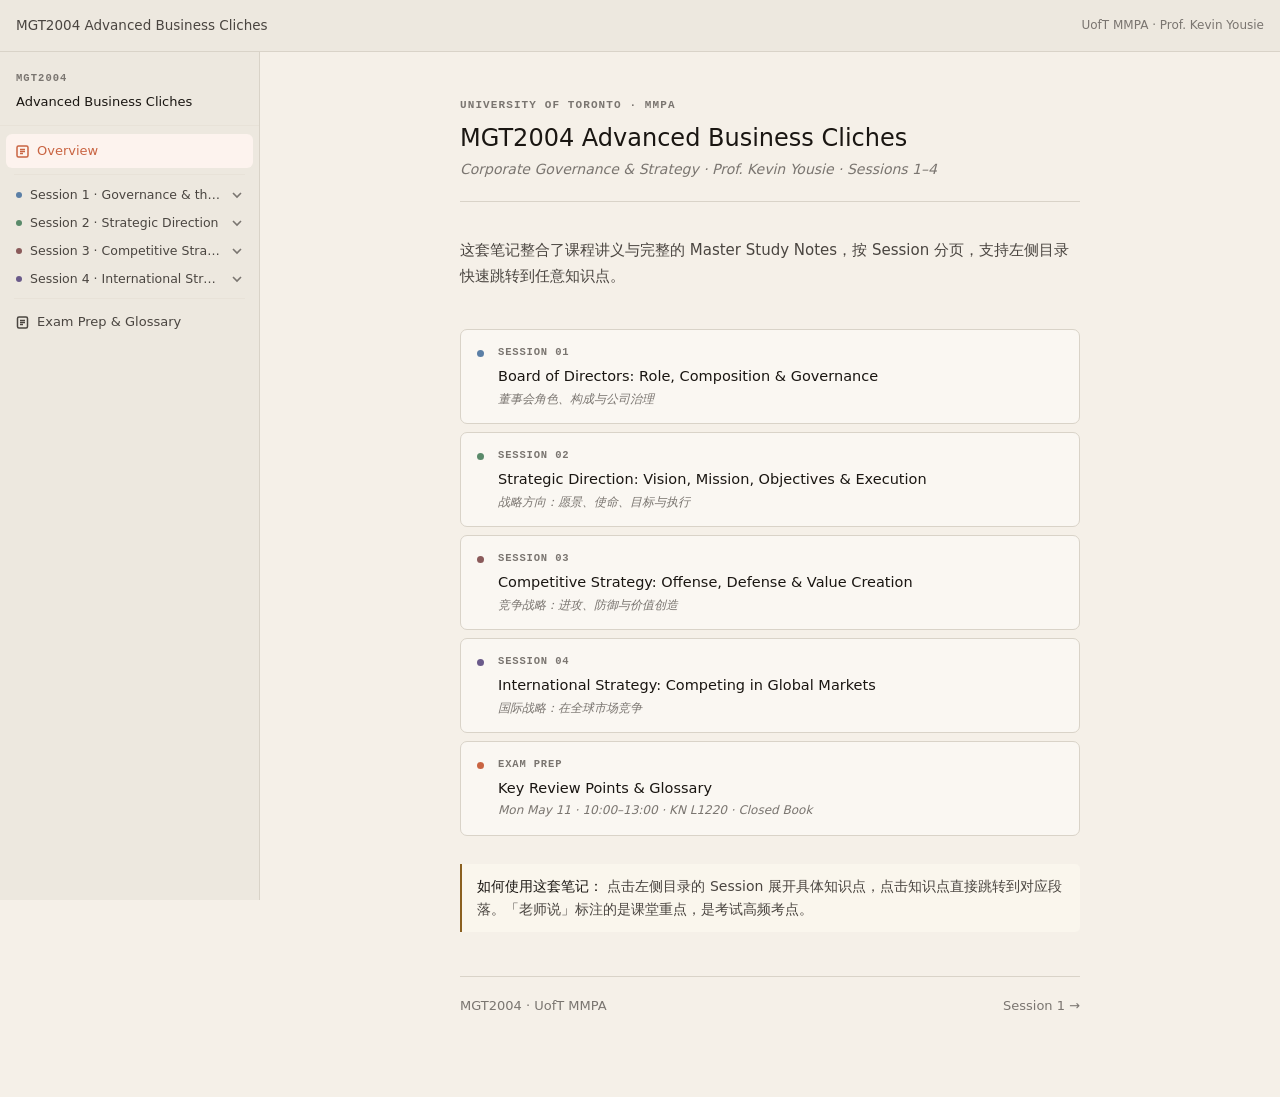
==== commit 8a616c23: "Add files via upload" ====
--- a/index.html
+++ b/index.html
@@ -7,75 +7,75 @@
 <link rel="stylesheet" href="style.css">
 </head>
 <body>
+<div id="topbar" class="topbar"></div>
+<div class="main">
+<div class="content">
 
-<div id="topbar" class="topbar"></div>
-
-<div class="page-wrap">
-
-  <div class="index-hero">
-    <div class="course-tag">University of Toronto · MMPA · Prof. Kevin Yousie</div>
-    <h1>MGT2004<br>Advanced Strategic Management</h1>
-    <div class="sub">Corporate Governance &amp; Strategy — 公司治理与战略 · Sessions 1–4</div>
-  </div>
-
-  <div class="session-cards">
-    <a href="session1.html" class="session-card sc-s1">
-      <div class="sc-num">Session 01</div>
-      <h3>Governance &amp; the Board</h3>
-      <div class="sc-cn">董事会角色与公司治理</div>
-      <div class="sc-topics">Duties of Directors · Board Composition · CEO Compensation · Canadian Pacific Case</div>
-    </a>
-    <a href="session2.html" class="session-card sc-s2">
-      <div class="sc-num">Session 02</div>
-      <h3>Charting Strategic Direction</h3>
-      <div class="sc-cn">战略方向规划</div>
-      <div class="sc-topics">Vision · Mission · SMART Objectives · Balanced Scorecard · Strategy Levels &amp; Execution</div>
-    </a>
-    <a href="session3.html" class="session-card sc-s3">
-      <div class="sc-num">Session 03</div>
-      <h3>Competitive Strategy</h3>
-      <div class="sc-cn">竞争战略</div>
-      <div class="sc-topics">Offense &amp; Defense · First/Late Mover · M&amp;A · Vertical Integration · Outsourcing · Blue Ocean</div>
-    </a>
-    <a href="session4.html" class="session-card sc-s4">
-      <div class="sc-num">Session 04</div>
-      <h3>International Strategy</h3>
-      <div class="sc-cn">国际战略</div>
-      <div class="sc-topics">Porter's Diamond · FX Risk · Modes of Entry · Global vs Multidomestic · Harley-Davidson Case</div>
-    </a>
-  </div>
-
-  <a href="exam.html" class="session-card sc-exam" style="max-width:420px;">
-    <div class="sc-num">Exam Prep</div>
-    <h3>📋 Key Review Points &amp; Glossary</h3>
-    <div class="sc-cn">考试准备 · 重要术语表</div>
-    <div class="sc-topics">Mon May 11 · 10:00–13:00 · KN L1220 · Closed Book</div>
-  </a>
-
-  <hr class="section-divider" style="margin-top:40px;">
-
-  <div class="section">
-    <div class="section-header">
-      <div class="section-num">ABOUT</div>
-      <h2>How to Use These Notes</h2>
-    </div>
-    <ul class="notes-list">
-      <li><strong>两份来源已合并</strong> — 这套笔记整合了课程讲义（Index.html）与完整的 Master Study Notes（.docx），内容更全面</li>
-      <li><strong>老师说 blocks</strong> — 带有「老师说」标签的内容来自授课重点，是考试高频考点</li>
-      <li><strong>Case Studies</strong> — 每个 Session 的案例分析单独标出，结合概念复习效果更好</li>
-      <li><strong>Glossary</strong> — Exam Prep 页面包含所有英文术语的中文解释，可打印使用</li>
-    </ul>
-  </div>
-
-  <div class="page-footer">
-    <span>MGT2004 · University of Toronto MMPA</span>
-    <div class="footer-nav">
-      <a href="session1.html">Session 1 →</a>
-    </div>
-  </div>
+<div class="page-header">
+  <div class="page-label">University of Toronto · MMPA</div>
+  <div class="page-title">MGT2004 Advanced Business Cliches</div>
+  <div class="page-sub">Corporate Governance & Strategy · Prof. Kevin Yousie · Sessions 1–4</div>
 </div>
 
+<div class="section">
+  <p>这套笔记整合了课程讲义与完整的 Master Study Notes，按 Session 分页，支持左侧目录快速跳转到任意知识点。</p>
+</div>
+
+<div class="session-links">
+  <a href="session1.html" class="sl">
+    <div class="sl-dot dot-s1"></div>
+    <div>
+      <div class="sl-label">Session 01</div>
+      <div class="sl-title">Board of Directors: Role, Composition & Governance</div>
+      <div class="sl-sub">董事会角色、构成与公司治理</div>
+    </div>
+  </a>
+  <a href="session2.html" class="sl">
+    <div class="sl-dot dot-s2"></div>
+    <div>
+      <div class="sl-label">Session 02</div>
+      <div class="sl-title">Strategic Direction: Vision, Mission, Objectives & Execution</div>
+      <div class="sl-sub">战略方向：愿景、使命、目标与执行</div>
+    </div>
+  </a>
+  <a href="session3.html" class="sl">
+    <div class="sl-dot dot-s3"></div>
+    <div>
+      <div class="sl-label">Session 03</div>
+      <div class="sl-title">Competitive Strategy: Offense, Defense & Value Creation</div>
+      <div class="sl-sub">竞争战略：进攻、防御与价值创造</div>
+    </div>
+  </a>
+  <a href="session4.html" class="sl">
+    <div class="sl-dot dot-s4"></div>
+    <div>
+      <div class="sl-label">Session 04</div>
+      <div class="sl-title">International Strategy: Competing in Global Markets</div>
+      <div class="sl-sub">国际战略：在全球市场竞争</div>
+    </div>
+  </a>
+  <a href="exam.html" class="sl">
+    <div class="sl-dot dot-exam"></div>
+    <div>
+      <div class="sl-label">Exam Prep</div>
+      <div class="sl-title">Key Review Points & Glossary</div>
+      <div class="sl-sub">Mon May 11 · 10:00–13:00 · KN L1220 · Closed Book</div>
+    </div>
+  </a>
+</div>
+
+<div class="callout key">
+  <strong>如何使用这套笔记：</strong> 点击左侧目录的 Session 展开具体知识点，点击知识点直接跳转到对应段落。「老师说」标注的是课堂重点，是考试高频考点。
+</div>
+
+<div class="page-footer">
+  <span>MGT2004 · UofT MMPA</span>
+  <span><a href="session1.html">Session 1 →</a></span>
+</div>
+
+</div>
+</div>
 <script src="nav.js"></script>
-<script>buildNav('index.html');</script>
+<script>buildSidebar('index.html');</script>
 </body>
 </html>
--- a/style.css
+++ b/style.css
@@ -1,616 +1,555 @@
-@import url('https://fonts.googleapis.com/css2?family=DM+Serif+Display:ital@0;1&family=DM+Sans:ital,opsz,wght@0,9..40,300;0,9..40,400;0,9..40,500;0,9..40,600;1,9..40,300&family=JetBrains+Mono:wght@400;500&display=swap');
+/* ─────────────────────────────────────────
+   MGT2004 Study Notes
+   Design: Claude-inspired (warm editorial)
+   ───────────────────────────────────────── */
 
 :root {
-  --ink: #1a1a2e;
-  --ink-light: #4a4a6a;
-  --ink-muted: #8888aa;
-  --paper: #faf9f6;
-  --paper-warm: #f4f0e8;
-  --paper-card: #ffffff;
-  --accent: #2c4a8c;
-  --accent-warm: #c0392b;
-  --accent-gold: #d4a017;
-  --accent-teal: #1a7a6e;
-  --border: #e0ddd6;
-  --border-strong: #c8c4ba;
-  --shadow: rgba(28,28,50,0.08);
-  --shadow-md: rgba(28,28,50,0.14);
-
-  --s1: #2c4a8c;   /* Session 1 */
-  --s2: #1a7a6e;   /* Session 2 */
-  --s3: #8b3a3a;   /* Session 3 */
-  --s4: #5a3a8b;   /* Session 4 */
-  --exam: #d4a017; /* Exam */
+  --bg:          #f5f0e8;
+  --bg-sidebar:  #ede8df;
+  --surface:     #faf7f2;
+  --border:      #d9d3c8;
+  --border-light:#e8e2d8;
+  --text:        #1a1612;
+  --text-2:      #4a4540;
+  --text-3:      #7a7570;
+  --accent:      #c96442;
+  --s1: #5b7fa6;
+  --s2: #5a8a6a;
+  --s3: #8a5a5a;
+  --s4: #6a5a8a;
+  --sidebar-w: 260px;
+  --topbar-h:  52px;
+  --font: ui-sans-serif, -apple-system, BlinkMacSystemFont, 'Segoe UI', system-ui, sans-serif;
+  --mono: ui-monospace, 'SF Mono', 'Cascadia Code', 'Consolas', monospace;
 }
 
 * { box-sizing: border-box; margin: 0; padding: 0; }
-
 html { scroll-behavior: smooth; }
 
 body {
-  font-family: 'DM Sans', system-ui, sans-serif;
+  font-family: var(--font);
   font-size: 15px;
-  line-height: 1.75;
-  color: var(--ink);
-  background: var(--paper);
-  min-height: 100vh;
+  line-height: 1.7;
+  color: var(--text);
+  background: var(--bg);
+  overflow-x: hidden;
 }
 
 /* ── TOPBAR ── */
 .topbar {
-  position: sticky;
-  top: 0;
-  z-index: 100;
-  background: var(--ink);
-  color: #fff;
-  display: flex;
-  align-items: center;
-  gap: 0;
-  height: 52px;
-  box-shadow: 0 2px 12px var(--shadow-md);
-}
-
-.topbar-brand {
-  font-family: 'DM Serif Display', serif;
-  font-size: 13px;
-  padding: 0 20px;
-  white-space: nowrap;
-  color: rgba(255,255,255,0.75);
-  border-right: 1px solid rgba(255,255,255,0.12);
-  height: 100%;
-  display: flex;
-  align-items: center;
-  letter-spacing: 0.02em;
-}
-
-.topbar-nav {
-  display: flex;
-  align-items: center;
-  height: 100%;
-  overflow-x: auto;
-  scrollbar-width: none;
-  flex: 1;
-}
-.topbar-nav::-webkit-scrollbar { display: none; }
-
-.topbar-nav a {
-  height: 100%;
+  position: fixed;
+  top: 0; left: 0; right: 0;
+  height: var(--topbar-h);
+  background: var(--bg-sidebar);
+  border-bottom: 1px solid var(--border);
   display: flex;
   align-items: center;
   padding: 0 16px;
+  z-index: 200;
+  gap: 10px;
+}
+
+.topbar-hamburger {
+  display: none;
+  background: none;
+  border: none;
+  cursor: pointer;
+  padding: 6px;
+  color: var(--text-2);
+  border-radius: 4px;
+  flex-shrink: 0;
+}
+
+.topbar-hamburger:hover { background: var(--border-light); }
+
+.topbar-title {
+  font-size: 13.5px;
+  font-weight: 500;
+  color: var(--text-2);
+}
+
+.topbar-course {
+  font-size: 12px;
+  color: var(--text-3);
+  margin-left: auto;
+}
+
+/* ── SIDEBAR ── */
+.sidebar {
+  position: fixed;
+  top: var(--topbar-h);
+  left: 0;
+  width: var(--sidebar-w);
+  height: calc(100vh - var(--topbar-h));
+  background: var(--bg-sidebar);
+  border-right: 1px solid var(--border);
+  overflow-y: auto;
+  overflow-x: hidden;
+  z-index: 150;
+}
+
+.sidebar::-webkit-scrollbar { width: 3px; }
+.sidebar::-webkit-scrollbar-thumb { background: var(--border); border-radius: 2px; }
+
+.sidebar-header {
+  padding: 18px 16px 14px;
+  border-bottom: 1px solid var(--border-light);
+}
+
+.sidebar-course-label {
+  font-size: 10.5px;
+  font-weight: 600;
+  letter-spacing: 0.1em;
+  text-transform: uppercase;
+  color: var(--text-3);
+  margin-bottom: 5px;
+  font-family: var(--mono);
+}
+
+.sidebar-course-title {
+  font-size: 13px;
+  font-weight: 500;
+  color: var(--text);
+  line-height: 1.4;
+}
+
+.sidebar-nav { padding: 8px 0 20px; }
+
+/* index link */
+.nav-index-link {
+  display: flex;
+  align-items: center;
+  gap: 8px;
+  padding: 6px 10px;
+  margin: 0 6px 4px;
+  font-size: 13px;
+  color: var(--text-2);
+  text-decoration: none;
+  border-radius: 6px;
+  transition: background 0.12s, color 0.12s;
+}
+.nav-index-link:hover { background: var(--border-light); color: var(--text); }
+.nav-index-link.active { color: var(--accent); font-weight: 500; background: #fdf3ee; }
+
+.sidebar-divider {
+  height: 1px;
+  background: var(--border-light);
+  margin: 6px 14px 6px;
+}
+
+/* group button */
+.nav-group { margin-bottom: 1px; }
+
+.nav-group-btn {
+  width: calc(100% - 12px);
+  display: flex;
+  align-items: center;
+  padding: 6px 10px;
+  margin: 0 6px;
+  background: none;
+  border: none;
+  cursor: pointer;
+  text-align: left;
+  font-family: var(--font);
+  font-size: 13px;
+  font-weight: 500;
+  color: var(--text-2);
+  border-radius: 6px;
+  transition: background 0.12s, color 0.12s;
+  gap: 8px;
+}
+
+.nav-group-btn:hover { background: var(--border-light); color: var(--text); }
+.nav-group-btn.page-active { color: var(--text); }
+
+.nav-dot {
+  width: 6px; height: 6px;
+  border-radius: 50%;
+  flex-shrink: 0;
+}
+
+.nav-group-text {
+  flex: 1;
+  overflow: hidden;
+  text-overflow: ellipsis;
+  white-space: nowrap;
   font-size: 12.5px;
+}
+
+.nav-chevron {
+  flex-shrink: 0;
+  color: var(--text-3);
+  transition: transform 0.18s;
+}
+
+.nav-group-btn[aria-expanded="true"] .nav-chevron {
+  transform: rotate(180deg);
+}
+
+/* topics */
+.nav-topics { display: none; padding-bottom: 2px; }
+.nav-topics.open { display: block; }
+
+.nav-topic {
+  display: block;
+  padding: 4px 10px 4px 32px;
+  margin: 0 6px;
+  font-size: 12px;
+  color: var(--text-3);
+  text-decoration: none;
+  border-radius: 5px;
+  line-height: 1.45;
+  transition: color 0.12s, background 0.12s;
+}
+
+.nav-topic:hover { color: var(--text); background: var(--border-light); }
+.nav-topic.current { color: var(--accent); font-weight: 500; }
+
+/* exam nav link */
+.nav-exam {
+  display: flex;
+  align-items: center;
+  gap: 8px;
+  padding: 6px 10px;
+  margin: 4px 6px 0;
+  font-size: 13px;
   font-weight: 500;
-  color: rgba(255,255,255,0.65);
+  color: var(--text-2);
   text-decoration: none;
-  white-space: nowrap;
-  border-bottom: 3px solid transparent;
-  transition: color 0.2s, border-color 0.2s, background 0.2s;
-  letter-spacing: 0.02em;
-}
-
-.topbar-nav a:hover {
-  color: #fff;
-  background: rgba(255,255,255,0.06);
-}
-
-.topbar-nav a.active {
-  color: #fff;
-  border-bottom-color: currentColor;
-}
-
-.nav-s1.active, .nav-s1:hover { border-bottom-color: #6b8dd6 !important; color: #a8c0f0 !important; }
-.nav-s2.active, .nav-s2:hover { border-bottom-color: #4dbdad !important; color: #82d5c8 !important; }
-.nav-s3.active, .nav-s3:hover { border-bottom-color: #d47070 !important; color: #e8a8a8 !important; }
-.nav-s4.active, .nav-s4:hover { border-bottom-color: #9d7acc !important; color: #c4a8e8 !important; }
-.nav-exam.active, .nav-exam:hover { border-bottom-color: #e8c050 !important; color: #f0d480 !important; }
+  border-radius: 6px;
+  transition: background 0.12s, color 0.12s;
+}
+
+.nav-exam:hover { background: var(--border-light); color: var(--text); }
+.nav-exam.active { color: var(--accent); background: #fdf3ee; }
 
 /* ── LAYOUT ── */
-.page-wrap {
-  max-width: 860px;
+.main {
+  margin-left: var(--sidebar-w);
+  margin-top: var(--topbar-h);
+}
+
+.content {
+  max-width: 700px;
   margin: 0 auto;
-  padding: 48px 32px 80px;
-}
-
-/* ── SESSION HERO ── */
-.session-hero {
-  margin-bottom: 48px;
-  padding: 40px 44px;
-  border-radius: 4px;
-  position: relative;
-  overflow: hidden;
-}
-
-.session-hero::before {
-  content: '';
-  position: absolute;
-  top: 0; right: 0;
-  width: 200px; height: 200px;
-  border-radius: 50%;
-  background: rgba(255,255,255,0.06);
-  transform: translate(50%, -50%);
-}
-
-.session-hero .session-tag {
-  font-family: 'JetBrains Mono', monospace;
+  padding: 44px 40px 80px;
+}
+
+/* ── PAGE HEADER ── */
+.page-header {
+  margin-bottom: 36px;
+  padding-bottom: 20px;
+  border-bottom: 1px solid var(--border);
+}
+
+.page-label {
   font-size: 11px;
+  font-weight: 600;
+  letter-spacing: 0.1em;
+  text-transform: uppercase;
+  color: var(--text-3);
+  margin-bottom: 8px;
+  font-family: var(--mono);
+}
+
+.page-title {
+  font-size: 24px;
   font-weight: 500;
-  letter-spacing: 0.12em;
-  text-transform: uppercase;
-  color: rgba(255,255,255,0.6);
-  margin-bottom: 10px;
-}
-
-.session-hero h1 {
-  font-family: 'DM Serif Display', serif;
-  font-size: 30px;
-  color: #fff;
-  line-height: 1.2;
-  margin-bottom: 8px;
-}
-
-.session-hero .subtitle {
+  line-height: 1.25;
+  color: var(--text);
+  margin-bottom: 5px;
+}
+
+.page-sub {
   font-size: 14px;
-  color: rgba(255,255,255,0.65);
+  color: var(--text-3);
   font-style: italic;
 }
 
 /* ── SECTIONS ── */
 .section {
   margin-bottom: 40px;
-}
-
-.section-header {
+  scroll-margin-top: calc(var(--topbar-h) + 20px);
+}
+
+.section-title {
+  font-size: 16.5px;
+  font-weight: 500;
+  color: var(--text);
+  margin-bottom: 12px;
   display: flex;
   align-items: baseline;
-  gap: 12px;
-  margin-bottom: 16px;
-  padding-bottom: 10px;
-  border-bottom: 1.5px solid var(--border);
-}
-
-.section-num {
-  font-family: 'JetBrains Mono', monospace;
+  gap: 10px;
+  flex-wrap: wrap;
+}
+
+.sec-num {
   font-size: 11px;
-  font-weight: 500;
-  color: var(--ink-muted);
+  font-family: var(--mono);
+  color: var(--text-3);
+  font-weight: 400;
+  flex-shrink: 0;
+}
+
+.sec-cn {
+  font-size: 13px;
+  color: var(--text-3);
+  font-weight: 400;
+  font-style: italic;
+}
+
+h3.subsec {
+  font-size: 12.5px;
+  font-weight: 600;
   letter-spacing: 0.06em;
-}
-
-.section-header h2 {
-  font-family: 'DM Serif Display', serif;
-  font-size: 20px;
-  color: var(--ink);
-  line-height: 1.2;
-}
-
-.section-header .cn {
-  font-family: 'DM Sans', sans-serif;
-  font-size: 13px;
-  color: var(--ink-muted);
-  font-weight: 400;
-}
-
-h3 {
-  font-family: 'DM Sans', sans-serif;
-  font-size: 13.5px;
-  font-weight: 600;
-  color: var(--ink-light);
   text-transform: uppercase;
-  letter-spacing: 0.07em;
-  margin: 24px 0 10px;
-}
-
-p {
-  margin-bottom: 10px;
-  color: var(--ink-light);
-}
-
-/* ── CARDS ── */
-.card {
-  background: var(--paper-card);
+  color: var(--text-3);
+  margin: 18px 0 8px;
+}
+
+p { color: var(--text-2); margin-bottom: 10px; }
+
+/* ── TABLE ── */
+.tbl-wrap {
+  overflow-x: auto;
+  margin: 10px 0 14px;
   border: 1px solid var(--border);
   border-radius: 6px;
-  padding: 18px 22px;
-  margin-bottom: 12px;
-  box-shadow: 0 1px 4px var(--shadow);
-}
-
-.card-accent {
-  border-left: 3px solid var(--accent);
-}
-
-.card strong {
-  color: var(--ink);
+}
+
+table {
+  width: 100%;
+  border-collapse: collapse;
+  font-size: 13.5px;
+  background: var(--surface);
+}
+
+thead th {
+  padding: 8px 13px;
+  text-align: left;
+  font-size: 11px;
   font-weight: 600;
-}
-
-.card .cn-note {
-  font-size: 13px;
-  color: var(--ink-muted);
-  margin-top: 4px;
-  font-style: italic;
-}
-
-/* ── TEACHER SAYS ── */
-.teacher-says {
-  background: #f0f4fb;
-  border: 1px solid #c8d4ee;
-  border-left: 3px solid var(--accent);
-  border-radius: 0 6px 6px 0;
-  padding: 14px 18px;
-  margin: 16px 0;
-  position: relative;
-}
-
-.teacher-says::before {
-  content: '老师说';
-  font-family: 'JetBrains Mono', monospace;
-  font-size: 10px;
-  font-weight: 500;
-  letter-spacing: 0.08em;
-  color: var(--accent);
-  display: block;
-  margin-bottom: 6px;
+  letter-spacing: 0.06em;
   text-transform: uppercase;
-}
-
-.teacher-says p {
-  font-size: 13.5px;
-  color: #3a4a6a;
-  font-style: italic;
-  margin: 0;
-  line-height: 1.65;
-}
+  color: var(--text-3);
+  border-bottom: 1px solid var(--border);
+  background: var(--bg);
+}
+
+td {
+  padding: 8px 13px;
+  border-bottom: 1px solid var(--border-light);
+  color: var(--text-2);
+  vertical-align: top;
+  line-height: 1.55;
+}
+
+td:first-child { font-weight: 500; color: var(--text); }
+tr:last-child td { border-bottom: none; }
 
 /* ── LISTS ── */
-ul.notes-list {
+ul.nl {
   list-style: none;
   padding: 0;
-  margin: 0 0 12px;
-}
-
-ul.notes-list li {
-  padding: 6px 0 6px 20px;
+  margin: 0 0 10px;
+}
+
+ul.nl li {
+  padding: 6px 0 6px 15px;
   position: relative;
-  color: var(--ink-light);
-  border-bottom: 1px solid var(--border);
+  color: var(--text-2);
   font-size: 14.5px;
-}
-
-ul.notes-list li:last-child { border-bottom: none; }
-
-ul.notes-list li::before {
-  content: '—';
+  border-bottom: 1px solid var(--border-light);
+  line-height: 1.6;
+}
+
+ul.nl li:last-child { border-bottom: none; }
+
+ul.nl li::before {
+  content: '·';
   position: absolute;
-  left: 0;
-  color: var(--ink-muted);
-  font-weight: 300;
-}
-
-ul.notes-list li strong {
-  color: var(--ink);
-}
-
-ul.notes-list li .cn-sub {
+  left: 1px;
+  color: var(--text-3);
+  font-size: 20px;
+  line-height: 1.2;
+}
+
+ul.nl strong { color: var(--text); font-weight: 500; }
+
+.cn-sub {
   display: block;
-  font-size: 12.5px;
-  color: var(--ink-muted);
+  font-size: 12px;
+  color: var(--text-3);
   font-style: italic;
-}
-
-/* ── TABLE ── */
-.data-table {
-  width: 100%;
-  border-collapse: collapse;
-  margin: 16px 0;
-  font-size: 13.5px;
-  background: var(--paper-card);
-  border: 1px solid var(--border);
-  border-radius: 6px;
-  overflow: hidden;
-  box-shadow: 0 1px 4px var(--shadow);
-}
-
-.data-table th {
-  background: var(--ink);
-  color: rgba(255,255,255,0.88);
-  padding: 10px 14px;
-  text-align: left;
-  font-weight: 500;
-  font-size: 12px;
-  letter---spacing: 0.04em;
-}
-
-.data-table td {
-  padding: 9px 14px;
-  border-bottom: 1px solid var(--border);
-  color: var(--ink-light);
-  vertical-align: top;
-}
-
-.data-table td:first-child {
-  font-weight: 500;
-  color: var(--ink);
-}
-
-.data-table tr:last-child td { border-bottom: none; }
-.data-table tr:nth-child(even) td { background: #faf9f6; }
-.data-table tr:hover td { background: #f0f4fb; }
-
-/* ── KEY POINT ── */
-.key-point {
-  background: #fff8e6;
-  border: 1px solid #e8c050;
-  border-left: 3px solid var(--accent-gold);
-  border-radius: 0 6px 6px 0;
-  padding: 12px 18px;
-  margin: 14px 0;
+  margin-top: 2px;
+}
+
+/* ── CALLOUTS ── */
+.callout {
+  border-left: 2px solid var(--border);
+  padding: 11px 15px;
+  margin: 10px 0;
+  background: var(--surface);
+  border-radius: 0 5px 5px 0;
   font-size: 14px;
-  color: #5a4500;
-  font-weight: 500;
-}
-
-.key-point::before {
-  content: '★  ';
-  color: var(--accent-gold);
-}
-
-/* ── CASE STUDY ── */
-.case-study {
-  background: #f0faf8;
-  border: 1px solid #a8d8d0;
-  border-radius: 6px;
-  padding: 18px 22px;
-  margin: 20px 0;
-}
-
-.case-study .case-tag {
-  font-family: 'JetBrains Mono', monospace;
+  color: var(--text-2);
+  line-height: 1.65;
+}
+
+.callout strong { color: var(--text); font-weight: 500; }
+.callout p { margin-bottom: 6px; }
+.callout p:last-child { margin-bottom: 0; }
+
+.callout.teacher {
+  border-left-color: var(--accent);
+  background: #fdf5f0;
+}
+
+.callout.teacher::before {
+  content: '老师说';
+  display: block;
   font-size: 10px;
+  font-weight: 600;
   letter-spacing: 0.1em;
   text-transform: uppercase;
-  color: var(--accent-teal);
-  font-weight: 500;
-  margin-bottom: 6px;
-}
-
-.case-study h4 {
-  font-family: 'DM Serif Display', serif;
-  font-size: 17px;
-  color: #1a4a44;
-  margin-bottom: 10px;
-}
-
-/* ── EXAM PAGE ── */
-.exam-hero {
-  background: linear-gradient(135deg, #2a1800, #4a3000);
-  padding: 40px 44px;
-  border-radius: 4px;
-  margin-bottom: 48px;
-  color: #fff;
-}
-
-.exam-info-box {
-  background: var(--paper-card);
-  border: 2px solid var(--accent-gold);
-  border-radius: 8px;
-  padding: 24px 28px;
-  margin-bottom: 24px;
-}
-
-.exam-info-box h3 {
-  color: var(--accent-gold);
-  text-transform: none;
-  font-family: 'DM Serif Display', serif;
-  font-size: 18px;
-  letter-spacing: 0;
-  margin: 0 0 14px;
-}
-
-.exam-info-row {
-  display: flex;
-  gap: 8px;
-  margin-bottom: 8px;
-  font-size: 14px;
-}
-
-.exam-info-row .label {
+  color: var(--accent);
+  margin-bottom: 5px;
+  font-family: var(--mono);
+}
+
+.callout.key {
+  border-left-color: #8b6020;
+  background: #faf6ed;
+}
+
+.callout.case {
+  border-left-color: var(--s2);
+  background: #f3f8f4;
+}
+
+.callout.case::before {
+  content: 'Case Study';
+  display: block;
+  font-size: 10px;
   font-weight: 600;
-  color: var(--ink);
-  width: 80px;
-  flex-shrink: 0;
-}
-
-.exam-info-row .value {
-  color: var(--ink-light);
-}
-
-/* ── GLOSSARY ── */
-.glossary-grid {
-  display: grid;
-  gap: 8px;
-}
-
-.glossary-item {
-  display: grid;
-  grid-template-columns: 1fr 1.4fr;
-  gap: 16px;
-  align-items: start;
-  padding: 10px 14px;
-  background: var(--paper-card);
+  letter-spacing: 0.1em;
+  text-transform: uppercase;
+  color: var(--s2);
+  margin-bottom: 5px;
+  font-family: var(--mono);
+}
+
+/* ── INDEX PAGE ── */
+.session-links { display: flex; flex-direction: column; gap: 8px; margin-bottom: 28px; }
+
+.sl {
+  display: flex;
+  align-items: flex-start;
+  gap: 14px;
+  padding: 14px 16px;
+  background: var(--surface);
   border: 1px solid var(--border);
-  border-radius: 4px;
-  font-size: 13.5px;
-}
-
-.glossary-item .term {
-  font-family: 'JetBrains Mono', monospace;
-  font-weight: 500;
-  color: var(--ink);
-  font-size: 12.5px;
-}
-
-.glossary-item .def {
-  color: var(--ink-light);
-}
-
-/* ── INDEX PAGE ── */
-.index-hero {
-  background: linear-gradient(150deg, var(--ink) 0%, #2a3a6a 100%);
-  padding: 60px 44px;
-  border-radius: 4px;
-  margin-bottom: 48px;
-  color: #fff;
-  position: relative;
-  overflow: hidden;
-}
-
-.index-hero::after {
-  content: 'MGT\A2004';
-  white-space: pre;
-  position: absolute;
-  right: 32px;
-  bottom: -20px;
-  font-family: 'DM Serif Display', serif;
-  font-size: 120px;
-  line-height: 0.85;
-  color: rgba(255,255,255,0.04);
-  pointer-events: none;
-  letter-spacing: -4px;
-}
-
-.index-hero .course-tag {
-  font-family: 'JetBrains Mono', monospace;
-  font-size: 11px;
-  letter-spacing: 0.15em;
-  color: rgba(255,255,255,0.5);
-  text-transform: uppercase;
-  margin-bottom: 16px;
-}
-
-.index-hero h1 {
-  font-family: 'DM Serif Display', serif;
-  font-size: 38px;
-  line-height: 1.15;
-  margin-bottom: 6px;
-}
-
-.index-hero .sub {
-  font-size: 15px;
-  color: rgba(255,255,255,0.55);
-  font-style: italic;
-}
-
-.session-cards {
-  display: grid;
-  grid-template-columns: 1fr 1fr;
-  gap: 16px;
-  margin-bottom: 32px;
-}
-
-.session-card {
-  background: var(--paper-card);
-  border: 1px solid var(--border);
-  border-radius: 8px;
-  padding: 24px 26px;
+  border-radius: 7px;
   text-decoration: none;
   color: inherit;
-  transition: transform 0.15s, box-shadow 0.15s, border-color 0.15s;
-  display: block;
-  box-shadow: 0 2px 8px var(--shadow);
-}
-
-.session-card:hover {
-  transform: translateY(-2px);
-  box-shadow: 0 6px 20px var(--shadow-md);
-}
-
-.session-card .sc-num {
-  font-family: 'JetBrains Mono', monospace;
-  font-size: 11px;
-  letter-spacing: 0.1em;
-  text-transform: uppercase;
-  font-weight: 500;
-  margin-bottom: 8px;
-}
-
-.session-card h3 {
-  font-family: 'DM Serif Display', serif;
-  font-size: 18px;
-  font-weight: 400;
-  text-transform: none;
-  letter-spacing: 0;
-  color: var(--ink);
-  margin: 0 0 6px;
-}
-
-.session-card .sc-cn {
-  font-size: 12px;
-  color: var(--ink-muted);
-  font-style: italic;
-}
-
-.session-card .sc-topics {
-  margin-top: 14px;
-  font-size: 12px;
-  color: var(--ink-muted);
-  border-top: 1px solid var(--border);
-  padding-top: 12px;
-  line-height: 1.6;
-}
-
-.sc-s1 { border-top: 3px solid var(--s1); }
-.sc-s2 { border-top: 3px solid var(--s2); }
-.sc-s3 { border-top: 3px solid var(--s3); }
-.sc-s4 { border-top: 3px solid var(--s4); }
-.sc-exam { border-top: 3px solid var(--exam); }
-
-.sc-s1 .sc-num { color: var(--s1); }
-.sc-s2 .sc-num { color: var(--s2); }
-.sc-s3 .sc-num { color: var(--s3); }
-.sc-s4 .sc-num { color: var(--s4); }
-.sc-exam .sc-num { color: var(--exam); }
-
-/* Session colors for heroes */
-.hero-s1 { background: linear-gradient(135deg, #1a2f5a, #2c4a8c); }
-.hero-s2 { background: linear-gradient(135deg, #0d4a3f, #1a7a6e); }
-.hero-s3 { background: linear-gradient(135deg, #5a1a1a, #8b3a3a); }
-.hero-s4 { background: linear-gradient(135deg, #2d1a5a, #5a3a8b); }
-
-/* ── FOOTER ── */
+  transition: border-color 0.15s;
+}
+
+.sl:hover { border-color: var(--text-3); }
+.sl-dot { width: 7px; height: 7px; border-radius: 50%; flex-shrink: 0; margin-top: 6px; }
+.sl-label { font-size: 10.5px; font-weight: 600; letter-spacing: 0.08em; text-transform: uppercase; color: var(--text-3); margin-bottom: 2px; font-family: var(--mono); }
+.sl-title { font-size: 14.5px; font-weight: 500; color: var(--text); }
+.sl-sub { font-size: 12px; color: var(--text-3); font-style: italic; }
+
+/* ── EXAM ── */
+.exam-info-box {
+  background: var(--surface);
+  border: 1px solid var(--border);
+  border-radius: 7px;
+  padding: 18px 20px;
+  margin-bottom: 24px;
+}
+
+.erow {
+  display: flex;
+  gap: 14px;
+  font-size: 14px;
+  padding: 5px 0;
+  border-bottom: 1px solid var(--border-light);
+}
+
+.erow:last-child { border-bottom: none; }
+.elabel { font-weight: 500; color: var(--text); width: 80px; flex-shrink: 0; }
+.eval { color: var(--text-2); }
+
+/* ── GLOSSARY ── */
+.glossary { display: flex; flex-direction: column; gap: 1px; }
+
+.gi {
+  display: grid;
+  grid-template-columns: 190px 1fr;
+  gap: 12px;
+  padding: 8px 12px;
+  font-size: 13px;
+  background: var(--surface);
+  border: 1px solid var(--border-light);
+  border-radius: 4px;
+}
+
+.gi-term { font-weight: 500; color: var(--text); font-family: var(--mono); font-size: 12px; align-self: start; padding-top: 1px; }
+.gi-def { color: var(--text-2); line-height: 1.5; }
+
+/* ── MISC ── */
+hr.divider { border: none; border-top: 1px solid var(--border); margin: 32px 0; }
+
 .page-footer {
-  margin-top: 60px;
-  padding-top: 24px;
+  margin-top: 44px;
+  padding-top: 18px;
   border-top: 1px solid var(--border);
   display: flex;
   justify-content: space-between;
   align-items: center;
-  font-size: 12px;
-  color: var(--ink-muted);
-}
-
-.footer-nav a {
-  color: var(--ink-muted);
-  text-decoration: none;
-  margin-left: 16px;
-  transition: color 0.2s;
-}
-
-.footer-nav a:hover { color: var(--accent); }
-
-/* ── DIVIDER ── */
-.section-divider {
-  border: none;
-  border-top: 1px dashed var(--border-strong);
-  margin: 36px 0;
-}
-
-/* ── RESPONSIVE ── */
-@media (max-width: 600px) {
-  .page-wrap { padding: 32px 16px 60px; }
-  .session-cards { grid-template-columns: 1fr; }
-  .session-hero, .index-hero, .exam-hero { padding: 28px 24px; }
-  .session-hero h1, .index-hero h1 { font-size: 24px; }
-  .glossary-item { grid-template-columns: 1fr; gap: 4px; }
-  .topbar-brand { display: none; }
-}
+  font-size: 13px;
+  color: var(--text-3);
+}
+
+.page-footer a { color: var(--text-3); text-decoration: none; }
+.page-footer a:hover { color: var(--accent); }
+
+.dot-s1 { background: var(--s1); }
+.dot-s2 { background: var(--s2); }
+.dot-s3 { background: var(--s3); }
+.dot-s4 { background: var(--s4); }
+.dot-exam { background: var(--accent); }
+
+/* ── OVERLAY ── */
+.sidebar-overlay {
+  display: none;
+  position: fixed;
+  inset: 0;
+  background: rgba(0,0,0,0.25);
+  z-index: 140;
+}
+
+.sidebar-overlay.show { display: block; }
+
+/* ── MOBILE ── */
+@media (max-width: 768px) {
+  .topbar-hamburger { display: flex; align-items: center; justify-content: center; }
+  .topbar-course { display: none; }
+
+  .sidebar {
+    left: calc(-1 * var(--sidebar-w));
+    transition: left 0.22s ease;
+  }
+
+  .sidebar.open {
+    left: 0;
+    box-shadow: 6px 0 24px rgba(0,0,0,0.1);
+  }
+
+  .main { margin-left: 0; }
+  .content { padding: 28px 18px 60px; }
+  .page-title { font-size: 20px; }
+  .gi { grid-template-columns: 1fr; gap: 2px; }
+}
